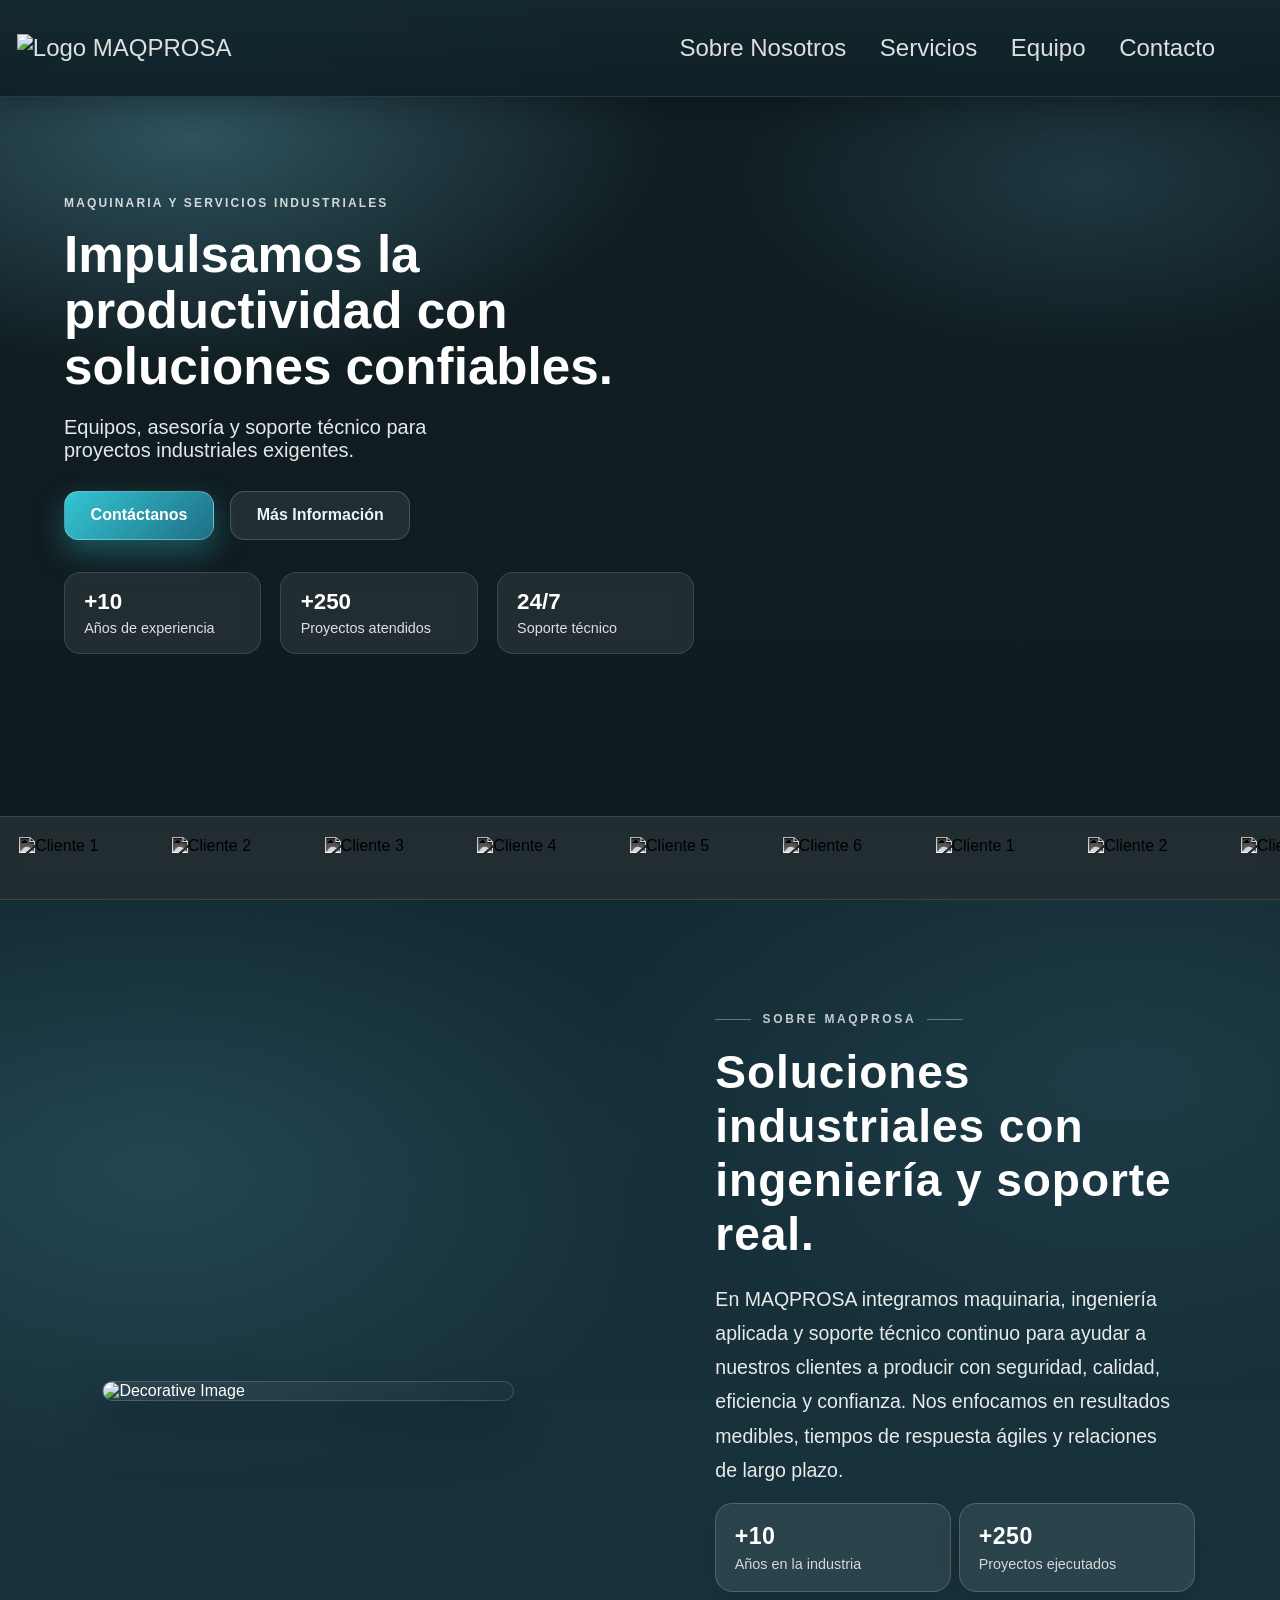
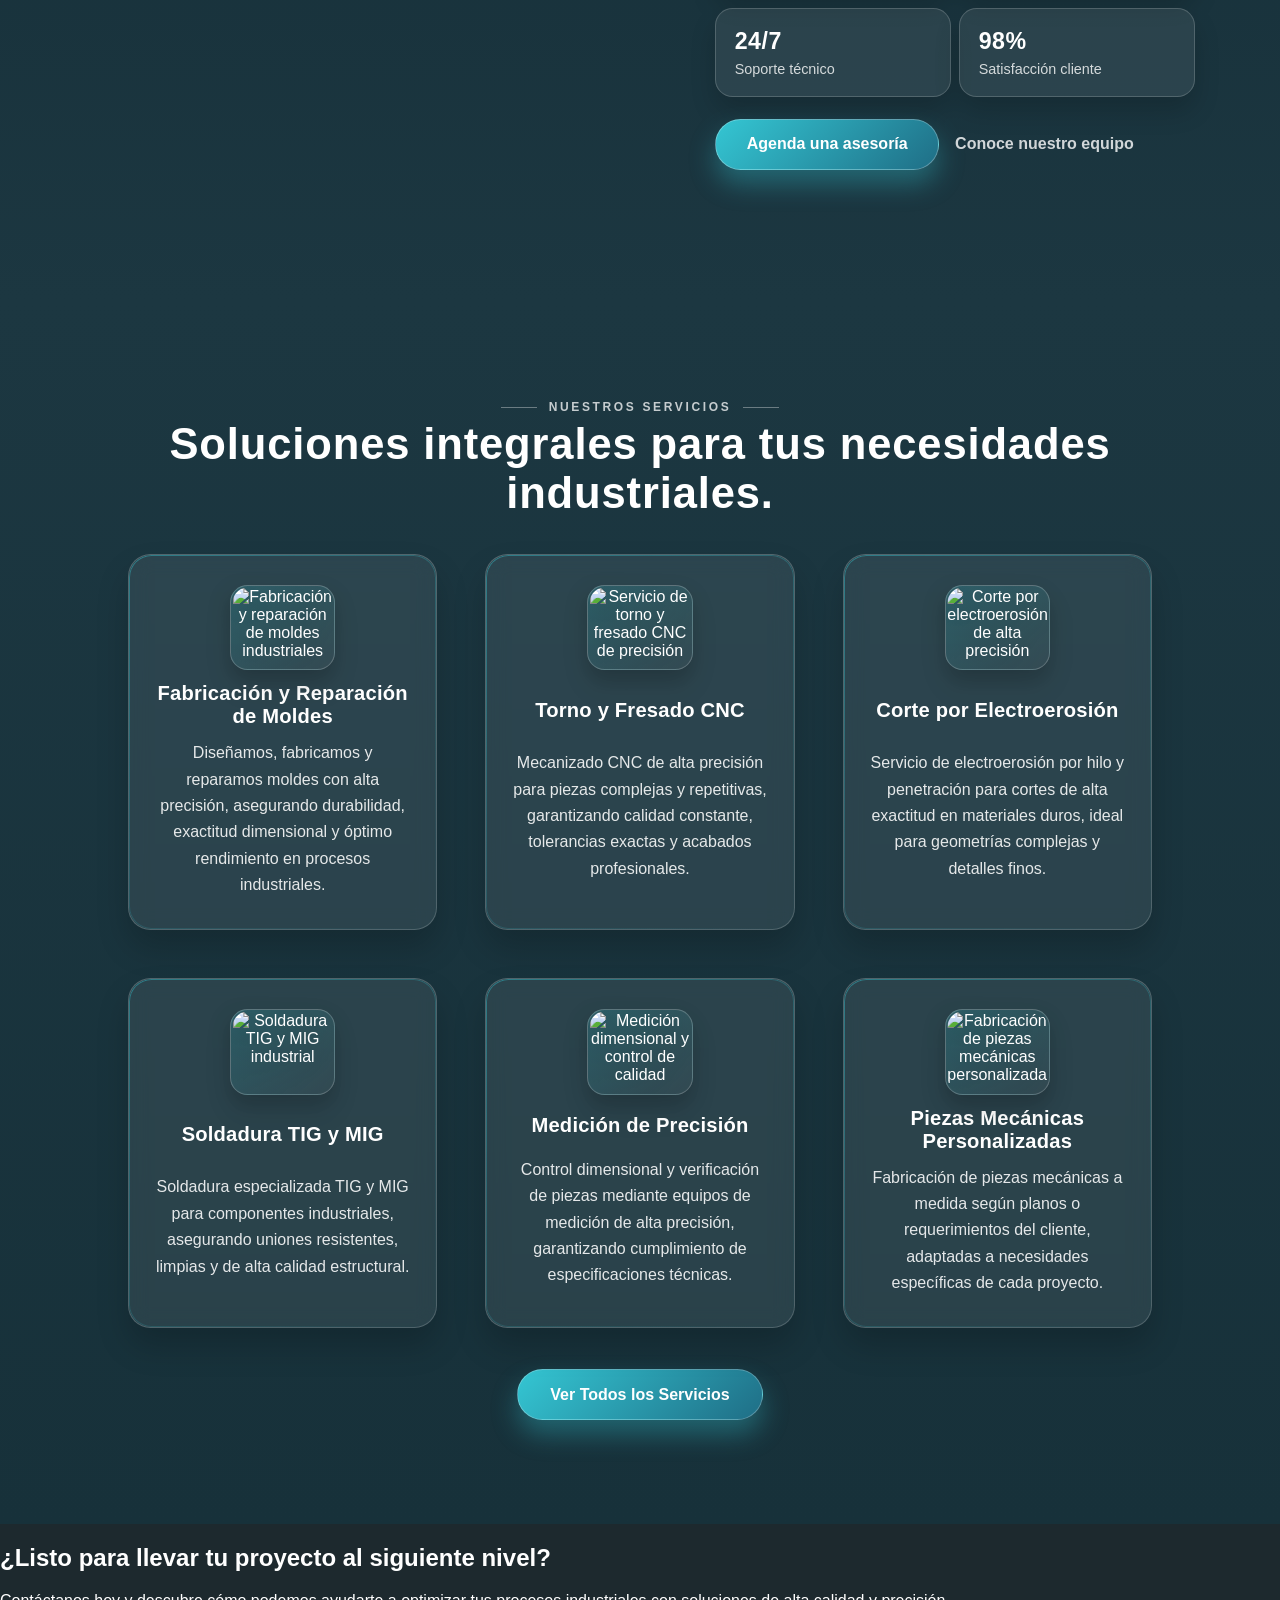
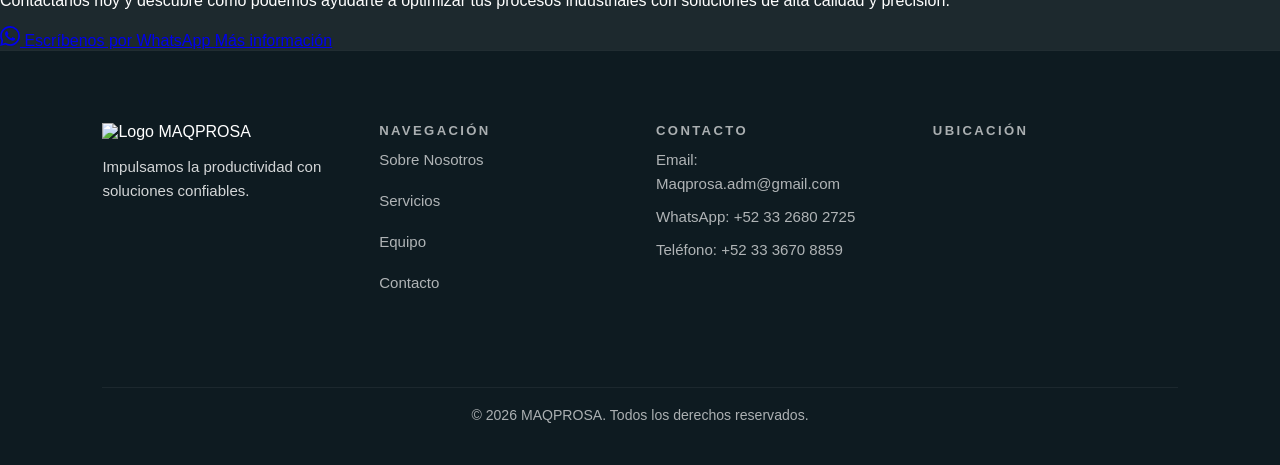
==== index.html @ 5f6c3d66 "Almost Final" ====
<!DOCTYPE html>
<html lang="es">
<head>
    <meta charset="UTF-8">
    <meta name="viewport" content="width=device-width, initial-scale=1.0">
    <link rel="stylesheet" href="frontend/styles.css">
    <link rel="stylesheet" href="frontend/styles_mobile.css">
    <script ref="script" src="frontend/script.js" defer></script>
    <script ref="script" src="frontend/script_navbar.js" defer></script>
    <link rel="icon" type="image/png" href="frontend/media/logo.png">
    <title>INICIO | MAQPROSA</title>
</head>
<body>
    <header>
        <nav>
            <a href="#home" class="nav-link nav-logo">
                <img class="logo-nav" src="frontend/media/logo-nav.png" alt="Logo MAQPROSA">
            </a>
            <div class="menu-toggle" id="menuToggle">
                <span></span>
                <span></span>
                <span></span>
            </div>
            <ul>
                <li><a class="nav-link" href="us.html">Sobre Nosotros</a></li>
                <li><a class="nav-link" href="services.html">Servicios</a></li>
                <li><a class="nav-link" href="equipment.html">Equipo</a></li>
                <li><a class="nav-link" href="contact.html">Contacto</a></li>
            </ul>
        </nav>
    </header>
    <main>
        <section class="hero" id="home">
            <div class="hero-bg"></div>
            <div class="hero-content">
                <div class="hero-text">
                    <span class="hero-kicker">Maquinaria y servicios industriales</span>
                    <h1>Impulsamos la productividad con soluciones confiables.</h1>
                    <p>Equipos, asesoría y soporte técnico para proyectos industriales exigentes.</p>
                    <div class="hero-actions">
                            <a href="contact.html" class="btn hero-btn hero-btn--primary">Contáctanos</a>
                            <a href="us.html" class="btn hero-btn hero-btn--secondary">Más Información</a>
                    </div>
                    <div class="hero-stats">
                        <div>
                            <span class="stat-number">+10</span>
                            <span class="stat-label">Años de experiencia</span>
                        </div>
                        <div>
                            <span class="stat-number">+250</span>
                            <span class="stat-label">Proyectos atendidos</span>
                        </div>
                        <div>
                            <span class="stat-number">24/7</span>
                            <span class="stat-label">Soporte técnico</span>
                        </div>
                    </div>
                </div>
            </div>
            <div class="clients">
                <div class="client-logos">
                    <img class="img-client-logos" src="frontend/media/clients/molex.webp" alt="Cliente 1">
                    <img class="img-client-logos" src="frontend/media/clients/regal.webp" alt="Cliente 2">
                    <img class="img-client-logos" src="frontend/media/clients/SKF.webp" alt="Cliente 3">
                    <img class="img-client-logos" src="frontend/media/clients/toray.webp" alt="Cliente 4">
                    <img class="img-client-logos" src="frontend/media/clients/urrea.webp" alt="Cliente 5">
                    <img class="img-client-logos" src="frontend/media/clients/usi.webp" alt="Cliente 6">
                    <img class="img-client-logos" src="frontend/media/clients/molex.webp" alt="Cliente 1">
                    <img class="img-client-logos" src="frontend/media/clients/regal.webp" alt="Cliente 2">
                    <img class="img-client-logos" src="frontend/media/clients/SKF.webp" alt="Cliente 3">
                    <img class="img-client-logos" src="frontend/media/clients/toray.webp" alt="Cliente 4">
                    <img class="img-client-logos" src="frontend/media/clients/urrea.webp" alt="Cliente 5">
                    <img class="img-client-logos" src="frontend/media/clients/usi.webp" alt="Cliente 6">
                    <img class="img-client-logos" src="frontend/media/clients/molex.webp" alt="Cliente 1">
                    <img class="img-client-logos" src="frontend/media/clients/regal.webp" alt="Cliente 2">
                    <img class="img-client-logos" src="frontend/media/clients/SKF.webp" alt="Cliente 3">
                    <img class="img-client-logos" src="frontend/media/clients/toray.webp" alt="Cliente 4">
                    <img class="img-client-logos" src="frontend/media/clients/urrea.webp" alt="Cliente 5">
                    <img class="img-client-logos" src="frontend/media/clients/usi.webp" alt="Cliente 6">
                    <img class="img-client-logos" src="frontend/media/clients/molex.webp" alt="Cliente 1">
                    <img class="img-client-logos" src="frontend/media/clients/regal.webp" alt="Cliente 2">
                    <img class="img-client-logos" src="frontend/media/clients/SKF.webp" alt="Cliente 3">
                    <img class="img-client-logos" src="frontend/media/clients/toray.webp" alt="Cliente 4">
                    <img class="img-client-logos" src="frontend/media/clients/urrea.webp" alt="Cliente 5">
                    <img class="img-client-logos" src="frontend/media/clients/usi.webp" alt="Cliente 6">
                </div>
            </div>
        </section>
        <div class="about-services">
        <section class="about-us" id="about">
            <img class="about-us__decorative" src="frontend/media/hero-img.png" alt="Decorative Image">
            <div class="about-us__content">
                <span class="section-kicker">Sobre MAQPROSA</span>
                <h2>Soluciones industriales con ingeniería y soporte real.</h2>
                <p class="about-us__lead">En MAQPROSA integramos maquinaria, ingeniería aplicada y soporte técnico continuo para ayudar a nuestros clientes a producir con seguridad, calidad, eficiencia y confianza. Nos enfocamos en resultados medibles, tiempos de respuesta ágiles y relaciones de largo plazo.</p>
                <div class="about-stat">
                    <span class="about-stat__number">+10</span>
                    <span class="about-stat__label">Años en la industria</span>
                </div>
                <div class="about-stat">
                    <span class="about-stat__number">+250</span>
                    <span class="about-stat__label">Proyectos ejecutados</span>
                </div>
                <div class="about-stat">
                    <span class="about-stat__number">24/7</span>
                    <span class="about-stat__label">Soporte técnico</span>
                </div>
                <div class="about-stat">
                    <span class="about-stat__number">98%</span>
                    <span class="about-stat__label">Satisfacción cliente</span>
                </div>
                <div class="about-us__cta">
                    <a href="contact.html" class="btn about-btn">Agenda una asesoría</a>
                    <a href="equipment.html" class="about-link">Conoce nuestro equipo</a>
                </div>
            </div>
        </section>
        <section class="services" id="services">
            <span class="section-kicker">Nuestros Servicios</span>
            <h2>Soluciones integrales para tus necesidades industriales.</h2>
            <div class="services-list" id="services">
                <div class="service-item service-moldes" id="fabricacion-moldes">
                    <img src="frontend/media/services/fabricacion-moldes.webp" alt="Fabricación y reparación de moldes industriales" class="service-icon">
                    <h3>Fabricación y Reparación de Moldes</h3>
                    <p>
                        Diseñamos, fabricamos y reparamos moldes con alta precisión, asegurando durabilidad, exactitud dimensional y óptimo rendimiento en procesos industriales.
                    </p>
                </div>
                <div class="service-item service-cnc" id="torno-fresado-cnc">
                    <img src="frontend/media/services/torno-fresado-cnc.webp" alt="Servicio de torno y fresado CNC de precisión" class="service-icon">
                    <h3>Torno y Fresado CNC</h3>
                    <p>
                        Mecanizado CNC de alta precisión para piezas complejas y repetitivas, garantizando calidad constante, tolerancias exactas y acabados profesionales.
                    </p>
                </div>
                <div class="service-item service-electroerosion" id="corte-electroerosion">
                    <img src="frontend/media/services/corte-electroerosion.webp" alt="Corte por electroerosión de alta precisión" class="service-icon">  
                    <h3>Corte por Electroerosión</h3>
                    <p>
                        Servicio de electroerosión por hilo y penetración para cortes de alta exactitud en materiales duros, ideal para geometrías complejas y detalles finos.
                    </p>
                </div>
                <div class="service-item service-soldadura" id="soldadura-tig-mig">
                    <img src="frontend/media/services/soldadura-tig-mig.webp" alt="Soldadura TIG y MIG industrial" class="service-icon">
                    <h3>Soldadura TIG y MIG</h3>
                    <p>
                        Soldadura especializada TIG y MIG para componentes industriales, asegurando uniones resistentes, limpias y de alta calidad estructural.
                    </p>
                </div>
                <div class="service-item service-medicion" id="medicion-precision">
                    <img src="frontend/media/services/medicion-precision.webp" alt="Medición dimensional y control de calidad" class="service-icon">
                    <h3>Medición de Precisión</h3>
                    <p>
                        Control dimensional y verificación de piezas mediante equipos de medición de alta precisión, garantizando cumplimiento de especificaciones técnicas.
                    </p>
                </div>
                <div class="service-item service-piezas" id="piezas-mecanicas-personalizadas">
                    <img src="frontend/media/services/piezas-mecanicas.webp" alt="Fabricación de piezas mecánicas personalizadas" class="service-icon">
                    <h3>Piezas Mecánicas Personalizadas</h3>
                    <p>
                        Fabricación de piezas mecánicas a medida según planos o requerimientos del cliente, adaptadas a necesidades específicas de cada proyecto.
                    </p>
                </div>
            </div>
            <div class="services-cta">
                <a href="services.html" class="btn services-btn">Ver Todos los Servicios</a>
            </div>
        </section>
        </div>
        <section class="cta-section-index">
            <div class="cta-container-index">
                <div class="cta-content-index">
                    <h2>¿Listo para llevar tu proyecto al siguiente nivel?</h2>
                    <p>Contáctanos hoy y descubre cómo podemos ayudarte a optimizar tus procesos industriales con soluciones de alta calidad y precisión.</p>
                    <div class="cta-actions-index">
                        <a href="https://wa.me/523326802725" class="btn cta-btn-index cta-btn-index--primary">
                            <svg xmlns="http://www.w3.org/2000/svg" viewBox="0 0 24 24" fill="currentColor" width="20" height="20">
                                <path d="M17.472 14.382c-.297-.149-1.758-.867-2.03-.967-.273-.099-.471-.148-.67.15-.197.297-.767.966-.94 1.164-.173.199-.347.223-.644.075-.297-.15-1.255-.463-2.39-1.475-.883-.788-1.48-1.761-1.653-2.059-.173-.297-.018-.458.13-.606.134-.133.298-.347.446-.52.149-.174.198-.298.298-.497.099-.198.05-.371-.025-.52-.075-.149-.669-1.612-.916-2.207-.242-.579-.487-.5-.669-.51-.173-.008-.371-.01-.57-.01-.198 0-.52.074-.792.372-.272.297-1.04 1.016-1.04 2.479 0 1.462 1.065 2.875 1.213 3.074.149.198 2.096 3.2 5.077 4.487.709.306 1.262.489 1.694.625.712.227 1.36.195 1.871.118.571-.085 1.758-.719 2.006-1.413.248-.694.248-1.289.173-1.413-.074-.124-.272-.198-.57-.347m-5.421 7.403h-.004a9.87 9.87 0 01-5.031-1.378l-.361-.214-3.741.982.998-3.648-.235-.374a9.86 9.86 0 01-1.51-5.26c.001-5.45 4.436-9.884 9.888-9.884 2.64 0 5.122 1.03 6.988 2.898a9.825 9.825 0 012.893 6.994c-.003 5.45-4.437 9.884-9.885 9.884m8.413-18.297A11.815 11.815 0 0012.05 0C5.495 0 .16 5.335.157 11.892c0 2.096.547 4.142 1.588 5.945L.057 24l6.305-1.654a11.882 11.882 0 005.683 1.448h.005c6.554 0 11.89-5.335 11.893-11.893a11.821 11.821 0 00-3.48-8.413z"/>
                            </svg>
                            Escríbenos por WhatsApp
                        </a>
                        <a href="contact.html" class="btn cta-btn-index cta-btn-index--secondary">Más información</a>
                    </div>
                </div>
            </div>
        </section>
    </main>
    <footer>
        <div class="footer-content">
            <div class="footer-section">
                <img class="footer-logo" src="frontend/media/logo-footer.png" alt="Logo MAQPROSA">
                <p>Impulsamos la productividad con soluciones confiables.</p>
            </div>
            <div class="footer-section">
                <h4>Navegación</h4>
                <ul>
                    <li><a href="us.html">Sobre Nosotros</a></li>
                    <li><a href="services.html">Servicios</a></li>
                    <li><a href="equipment.html">Equipo</a></li>
                    <li><a href="contact.html">Contacto</a></li>
                </ul>
            </div>
            <div class="footer-section">
                <h4>Contacto</h4>
                <a href="mailto:Maqprosa.adm@gmail.com">Email: Maqprosa.adm@gmail.com</a>
                <a href="https://wa.me/523326802725">WhatsApp: +52 33 2680 2725</a>
                <a href="tel:+523336708859">Teléfono: +52 33 3670 8859</a>
            </div>
            <div class="footer-section footer-map">
                <h4>Ubicación</h4>
                <iframe src="https://www.google.com/maps/embed?pb=!1m18!1m12!1m3!1d8265.29716269699!2d-103.33255174720152!3d20.59193662450971!2m3!1f0!2f0!3f0!3m2!1i1024!2i768!4f13.1!3m3!1m2!1s0x8428b293394a0339%3A0xa8bdd4ad61870829!2sMaqprosa!5e0!3m2!1ses-419!2smx!4v1769815293856!5m2!1ses-419!2smx" width="400" height="500" style="border:0;" allowfullscreen="" loading="lazy" referrerpolicy="no-referrer-when-downgrade"></iframe>
            </div>
        </div>
        <div class="footer-bottom">
            <p>&copy; 2026 MAQPROSA. Todos los derechos reservados.</p>
        </div>
    </footer>
</body>
</html>
---- frontend/styles.css ----
:root {
    --primary-color: #274B57;
    --secondary-color: #5194a8;
    --font-color: #ffffff;
    --nav-mobile-bg: rgba(20, 40, 47, 0.973);
    --font-family: "Century Gothic", sans-serif;
}

body {
    margin: 0;
    font-family: var(--font-family);
    background-color: #1D292E;
    color: var(--font-color);
}

nav {
    width: 100%;
    height: 6em;

    background: linear-gradient(180deg, rgba(20, 40, 47, 0.92), rgba(15, 32, 38, 0.92));
    backdrop-filter: blur(10px);
    border-bottom: 1px solid rgba(255, 255, 255, 0.08);
    box-shadow: 0 10px 24px rgba(0, 0, 0, 0.2);

    position: fixed;
    top: 0;
    left: 0;
    z-index: 10000;

    display: flex;
    align-items: center;
    justify-content: space-between;
}

header > nav > ul {
    justify-content: center;
    align-items: center;
    list-style: none;
    display: inline-flex;
    margin: 0;
    padding: 0 3em 0 0;
}

.logo-nav {
    height: 70px;
    margin: 0;
    padding: 0 0em;
}

.nav-link {
    font-family: var(--font-family);
    font-size: 1.5em;
    margin: 0 0.7em;
    text-decoration: none;

    color: rgba(255, 255, 255, 0.86);
    position: relative;
    transition: color 0.25s ease;
}

.nav-link:hover {
    color: #41d8e7;
}

.nav-link.nav-logo:hover {
    text-decoration: none;
}

.nav-link.nav-logo::after {
    display: none;
}

.nav-link::after {
    content: "";
    position: absolute;
    left: 0;
    bottom: -6px;
    width: 100%;
    height: 2px;
    background: linear-gradient(90deg, rgba(65, 216, 231, 0.9), rgba(81, 148, 168, 0.9));
    transform: scaleX(0);
    transform-origin: left;
    transition: transform 0.25s ease;
}

.nav-link:hover::after {
    transform: scaleX(1);
}






.menu-toggle {
    display: none;
    flex-direction: column;
    cursor: pointer;
    padding: 0 2em;
}

.menu-toggle span {
    width: 30px;
    height: 3px;
    background-color: var(--font-color);
    margin: 4px 0;
    transition: 0.3s;
    border-radius: 3px;
}

.menu-toggle.active span:nth-child(1) {
    transform: rotate(-45deg) translate(-6px, 6px);
}

.menu-toggle.active span:nth-child(2) {
    opacity: 0;
}

.menu-toggle.active span:nth-child(3) {
    transform: rotate(45deg) translate(-6px, -6px);
}




.hero {
    position: relative;
    width: 100%;
    min-height: 100vh;
    padding: 0;
    background-image: url(media/bg_no_blur.jpg);
    background-size: cover;
    background-position: center;
    background-repeat: no-repeat;
    color: var(--font-color);
    display: flex;
    flex-direction: column;
    align-items: center;
    justify-content: flex-start;
    overflow: hidden;
}

.hero-bg {
    position: absolute;
    inset: 0;
    background:
        radial-gradient(800px 400px at 15% 15%, rgba(81, 148, 168, 0.45), transparent 60%),
        radial-gradient(600px 300px at 85% 20%, rgba(39, 75, 87, 0.6), transparent 60%),
        linear-gradient(180deg, rgba(7, 20, 24, 0.55), rgba(7, 20, 24, 0.65));
    z-index: 0;
}

.hero-content {
    position: relative;
    z-index: 1;
    width: 90vw;
    flex: 1;
    display: grid;
    grid-template-columns: 1.15fr 0.85fr;
    gap: 3.5rem;
    align-items: center;
    padding: 6.5em 0 2.5em;
}

.hero-text h1 {
    font-size: clamp(2.2rem, 4vw, 3.6rem);
    margin: 0.3em 0 0.4em;
    line-height: 1.1;
}

.hero-text p {
    font-size: clamp(1rem, 2vw, 1.25rem);
    max-width: 36ch;
    opacity: 0.9;
}

.hero-kicker {
    display: inline-flex;
    align-items: center;
    gap: 0.5rem;
    font-weight: 600;
    text-transform: uppercase;
    letter-spacing: 0.18em;
    font-size: 0.75rem;
    color: rgba(255, 255, 255, 0.8);
}

.hero-actions {
    display: flex;
    gap: 1rem;
    flex-wrap: wrap;
    margin: 1.8rem 0 2rem;
}

.hero-btn {
    display: inline-flex;
    align-items: center;
    justify-content: center;
    padding: 0.9em 1.6em;
    border-radius: 0.9em;
    text-decoration: none;
    color: var(--font-color);
    background: var(--primary-color);
    box-shadow: 0 0 20px rgba(255, 255, 255, 0.2);
    font-weight: 700;

    transition: background 0.3s ease, box-shadow 0.3s ease;
}

.hero-btn:hover {
    background: var(--secondary-color);
    box-shadow: 0 0 30px rgba(255, 255, 255, 0.4);
}

.hero-btn--primary {
    background: linear-gradient(135deg, #34c6d3, #1f6e86);
    box-shadow: 0 12px 30px rgba(52, 198, 211, 0.35);
    border: 1px solid rgba(255, 255, 255, 0.25);
}

.hero-btn--primary:hover {
    background: linear-gradient(135deg, #41d8e7, #23829b);
    box-shadow: 0 16px 36px rgba(65, 216, 231, 0.45);
}

.hero-btn--secondary {
    background: rgba(255, 255, 255, 0.08);
    color: #e8f6fb;
    border: 1px solid rgba(255, 255, 255, 0.18);
    box-shadow: none;
}

.hero-btn--secondary:hover {
    background: rgba(255, 255, 255, 0.16);
    box-shadow: 0 8px 18px rgba(0, 0, 0, 0.18);
}

.hero-stats {
    display: grid;
    grid-template-columns: repeat(3, minmax(0, 1fr));
    gap: 1.2rem;
}

.hero-stats div {
    padding: 1rem 1.2rem;
    border-radius: 1rem;
    background: rgba(255, 255, 255, 0.08);
    backdrop-filter: blur(8px);
    border: 1px solid rgba(255, 255, 255, 0.12);
}

.stat-number {
    display: block;
    font-size: 1.4rem;
    font-weight: 700;
    margin-bottom: 0.3rem;
}

.stat-label {
    font-size: 0.9rem;
    opacity: 0.85;
}

.clients {
    width: 100%;
    height: auto;
    min-height: clamp(56px, 7vh, 90px);
    padding: 0.6em 0;
    margin-top: 2em;
    display: flex;
    align-items: center;
    background: rgba(255, 255, 255, 0.08);
    backdrop-filter: blur(8px);
    border-top: 0.2px solid rgba(255, 255, 255, 0.12);
    border-bottom: 0.2px solid rgba(255, 255, 255, 0.12);
    overflow: hidden;
}

.client-logos {
    display: flex;
    align-items: center;
    gap: 2.2em;
    width: max-content;
    animation: clients-scroll 28s linear infinite;
    will-change: transform;
}

.img-client-logos {
    height: clamp(26px, 4.6vh, 54px);
    max-height: 100%;
    margin: 0 1.2em;
    flex-shrink: 0;
    object-fit: contain;
    filter: grayscale(1) invert(1) brightness(2);
    transition: filter 0.3s ease-in-out;
}


.img-client-logos:hover {
    filter: grayscale(0%) brightness(1);
}

@keyframes clients-scroll {
    0% {
        transform: translateX(0);
    }
    100% {
        transform: translateX(-50%);
    }
}







.about-services {
    position: relative;
    background:
        radial-gradient(900px 520px at 12% 12%, rgba(81, 148, 168, 0.24), transparent 60%),
        radial-gradient(900px 520px at 88% 8%, rgba(39, 75, 87, 0.52), transparent 60%),
        linear-gradient(180deg, #122a33 0%, #1c3741 45%, #17313a 100%);
    overflow: hidden;
}

.about-services::before {
    content: "";
    position: absolute;
    inset: 0;
    background: url("media/bg_no_blur.jpg") center/cover no-repeat;
    opacity: 0.05;
    mix-blend-mode: screen;
    pointer-events: none;
}

.about-services > * {
    position: relative;
    z-index: 1;
}

.about-us {
    position: relative;
    max-width: 100vw;
    min-height: 78vh;
    padding: 7em 8vw;
    text-align: left;
    background: transparent;
    display: grid;
    grid-template-columns: minmax(0, 1.1fr) minmax(0, 0.9fr);
    grid-template-areas: "decorative content";
    column-gap: 3rem;
    row-gap: 1rem;
    align-items: center;
}

.about-us::before {
    display: none;
}

.section-kicker {
    display: inline-flex;
    align-items: center;
    gap: 0.7rem;
    font-weight: 600;
    text-transform: uppercase;
    letter-spacing: 0.22em;
    font-size: 0.75rem;
    color: rgba(255, 255, 255, 0.75);
}

.section-kicker::before {
    content: "";
    display: inline-block;
    width: 36px;
    height: 1px;
    background: rgba(255, 255, 255, 0.35);
}

.section-kicker::after {
    content: "";
    display: inline-block;
    width: 36px;
    height: 1px;
    background: rgba(255, 255, 255, 0.35);
}

.about-us__content {
    max-width: 920px;
    display: grid;
    grid-template-columns: repeat(2, minmax(0, 1fr));
    column-gap: 1.6rem;
    row-gap: 1rem;
    justify-items: start;
    grid-area: content;
}

.about-us__content > .section-kicker,
.about-us__content > h2,
.about-us__content > .about-us__lead,
.about-us__content > .about-us__cta {
    grid-column: 1 / -1;
}

.about-us__decorative {
    grid-area: decorative;
    justify-self: start;
    width: 32vw;
    height: auto;
    display: block;
    object-fit: contain;
    border-radius: 2rem;
    background: linear-gradient(145deg, rgba(255, 255, 255, 0.08), rgba(255, 255, 255, 0.02));
    border: 1px solid rgba(255, 255, 255, 0.16);
    box-shadow: 0 22px 36px rgba(0, 0, 0, 0.22);
    backdrop-filter: blur(10px);
    filter: drop-shadow(0 12px 24px rgba(0, 0, 0, 0.3));
}

.about-us h2 {
    font-size: clamp(2.1rem, 3.6vw, 3.1rem);
    margin: 0.2rem 0 0.3rem;
    letter-spacing: 0.02em;
}

.about-us__lead {
    max-width: 66ch;
    font-size: clamp(1.02rem, 2vw, 1.22rem);
    line-height: 1.75;
    opacity: 0.9;
    margin: 0;
    text-align: left;
}

.about-us__grid {
    width: min(1100px, 100%);
    display: grid;
    grid-template-columns: repeat(auto-fit, minmax(240px, 1fr));
    gap: 1.5rem;
}

.about-card {
    padding: 1.7rem 1.6rem;
    border-radius: 1.2rem;
    text-align: left;
    background: rgba(255, 255, 255, 0.08);
    border: 1px solid rgba(255, 255, 255, 0.16);
    box-shadow: 0 18px 30px rgba(0, 0, 0, 0.18);
    backdrop-filter: blur(8px);
    display: grid;
    gap: 0.6rem;
    transition: transform 0.3s ease, box-shadow 0.3s ease;
}

.about-card:hover {
    transform: translateY(-6px);
    box-shadow: 0 24px 40px rgba(0, 0, 0, 0.25);
}


.about-card h3 {
    margin: 0;
    font-size: 1.2rem;
}

.about-card p {
    margin: 0;
    opacity: 0.88;
    line-height: 1.6;
}

.about-us__content .about-stat {
    width: 100%;
}

.about-stat {
    max-width: 90%;
    padding: 1.2rem 1.15rem;
    border-radius: 1.1rem;
    background: rgba(255, 255, 255, 0.08);
    border: 1px solid rgba(255, 255, 255, 0.18);
    display: grid;
    gap: 0.35rem;
    box-shadow: 0 14px 26px rgba(0, 0, 0, 0.16);
}

.about-stat__number {
    font-size: 1.45rem;
    font-weight: 700;
    letter-spacing: 0.02em;
}

.about-stat__label {
    font-size: 0.9rem;
    opacity: 0.8;
}

.about-us__cta {
    display: flex;
    align-items: center;
    gap: 1rem;
    flex-wrap: wrap;
    justify-content: flex-start;
    margin-top: 0.4rem;
}

.about-btn {
    display: inline-flex;
    align-items: center;
    justify-content: center;
    padding: 0.95em 1.9em;
    border-radius: 999px;
    text-decoration: none;
    color: var(--font-color);
    background: linear-gradient(135deg, #34c6d3, #1f6e86);
    border: 1px solid rgba(255, 255, 255, 0.28);
    box-shadow: 0 14px 26px rgba(52, 198, 211, 0.35);
    font-weight: 700;
    transition: transform 0.3s ease, box-shadow 0.3s ease, background 0.3s ease;
}

.about-btn:hover {
    transform: translateY(-2px);
    background: linear-gradient(135deg, #41d8e7, #23829b);
    box-shadow: 0 18px 34px rgba(65, 216, 231, 0.45);
}

.about-link {
    color: rgba(255, 255, 255, 0.8);
    text-decoration: none;
    font-weight: 600;
    position: relative;
}

.about-link::after {
    content: "";
    position: absolute;
    left: 0;
    bottom: -6px;
    width: 100%;
    height: 2px;
    background: rgba(255, 255, 255, 0.6);
    transform: scaleX(0);
    transform-origin: left;
    transition: transform 0.3s ease;
}

.about-link:hover::after {
    transform: scaleX(1);
}







.services {
    position: relative;
    padding: 7em 8vw 6.5em;
    text-align: center;
    background: transparent;
    overflow: hidden;
}

.services::before {
    display: none;
}

.services h2 {
    font-size: clamp(2.1rem, 3.4vw, 3.1rem);
    margin: 0.4rem 0 2.2rem;
    letter-spacing: 0.02em;
}

.services-list {
    display: grid;
    grid-template-columns: repeat(3, 1fr);
    gap: 3rem;
    max-width: 80vw;
    margin: 0 auto 2.6rem;
    justify-items: center;
}


.service-item {
    position: relative;
    padding: 1.9rem 1.6rem;
    border-radius: 1.4rem;
    background: rgba(255, 255, 255, 0.08);
    border: 1px solid rgba(255, 255, 255, 0.18);
    box-shadow: 0 18px 32px rgba(0, 0, 0, 0.18);
    backdrop-filter: blur(10px);
    display: grid;
    gap: 0.75rem;
    justify-items: center;
    text-align: center;
    transition: transform 0.3s ease, box-shadow 0.3s ease, border-color 0.3s ease;
}

.service-item::before {
    content: "";
    position: absolute;
    inset: 0;
    border-radius: inherit;
    border: 1px solid transparent;
    background: linear-gradient(140deg, rgba(52, 198, 211, 0.45), rgba(255, 255, 255, 0)) border-box;
    -webkit-mask:
        linear-gradient(#fff 0 0) padding-box,
        linear-gradient(#fff 0 0);
    mask:
        linear-gradient(#fff 0 0) padding-box,
        linear-gradient(#fff 0 0);
    -webkit-mask-composite: xor;
    mask-composite: exclude;
    pointer-events: none;
}

.service-item:hover {
    transform: translateY(-6px);
    border-color: rgba(255, 255, 255, 0.32);
    box-shadow: 0 28px 46px rgba(0, 0, 0, 0.26);
}

.service-icon {
    width: 100px;
    height: 80px;
    padding: 0.1rem;
    border-radius: 1.1rem;
    background: linear-gradient(140deg, rgba(52, 198, 211, 0.2), rgba(255, 255, 255, 0.04));
    border: 1px solid rgba(255, 255, 255, 0.22);
    box-shadow: 0 12px 20px rgba(0, 0, 0, 0.16);
    filter: drop-shadow(0 8px 12px rgba(0, 0, 0, 0.22));
}

.service-item h3 {
    margin: 0;
    font-size: 1.26rem;
    letter-spacing: 0.01em;
}

.service-item p {
    margin: 0;
    opacity: 0.88;
    line-height: 1.65;
}

.services-cta {
    display: flex;
    justify-content: center;
}

.services-btn {
    display: inline-flex;
    align-items: center;
    justify-content: center;
    padding: 0.95em 2em;
    border-radius: 999px;
    text-decoration: none;
    color: var(--font-color);
    background: linear-gradient(135deg, #34c6d3, #1f6e86);
    border: 1px solid rgba(255, 255, 255, 0.25);
    box-shadow: 0 14px 26px rgba(52, 198, 211, 0.35);
    font-weight: 700;
    transition: transform 0.3s ease, box-shadow 0.3s ease, background 0.3s ease;
}

.services-btn:hover {
    transform: translateY(-2px);
    background: linear-gradient(135deg, #41d8e7, #23829b);
    box-shadow: 0 18px 34px rgba(65, 216, 231, 0.45);
}









footer {
    position: relative;
    background: #0e1b21;
    padding: 4.5em 8vw 2.6em;
    border-top: 1px solid rgba(255, 255, 255, 0.08);
}

.footer-content {
    display: grid;
    grid-template-columns: repeat(auto-fit, minmax(100px, 1fr));
    gap: 2em;
    width: 100%;
    margin: 0 auto 2.2rem;
    align-items: start;
}

.footer-logo {
    width: 120px;
    height: auto;
    margin-bottom: 0.9rem;
}

.footer-section h3,
.footer-section h4 {
    margin: 0 0 0.65rem;
    letter-spacing: 0.02em;
}

.footer-section h3 {
    font-size: 1.25rem;
}

.footer-section h4 {
    font-size: 0.82rem;
    text-transform: uppercase;
    letter-spacing: 0.18em;
    color: rgba(255, 255, 255, 0.65);
}

.footer-section p,
.footer-section a {
    width: 220px;
    margin: 0 0 0.55rem;
    opacity: 0.82;
    line-height: 1.6;
    font-size: 0.94rem;
}

.footer-section ul {
    list-style: none;
    margin: 0;
    padding: 0;
    display: grid;
    gap: 0.5rem;
}

.footer-section a {
    color: rgba(255, 255, 255, 0.82);
    text-decoration: none;
    transition: color 0.2s ease, opacity 0.2s ease;
    display: inline-flex;
}

.footer-section a:hover {
    color: #41d8e7;
    opacity: 1;
}

.footer-map iframe {
    width: 100%;
    height: 200px;
    border-radius: 0.6rem;
    border: 1px solid rgba(255, 255, 255, 0.12);
}

.footer-bottom {
    text-align: center;
    padding-top: 1.2rem;
    border-top: 1px solid rgba(255, 255, 255, 0.06);
}

.footer-bottom p {
    margin: 0;
    font-size: 0.88rem;
    opacity: 0.65;
}
---- frontend/styles_mobile.css ----
@media screen and (max-width: 1024px) {
    .nav-link {
        font-size: 1em;
    }

    footer {
        padding: 3.5em 6vw 2.2em;
        text-align: center;
    }

    .footer-content {
        display: grid;
        grid-template-columns: repeat(2, minmax(0, 1fr));
        gap: 1.6rem;
        width: min(900px, 100%);
        margin: 0 auto 1.8rem;
        justify-items: center;
    }

    .footer-logo {
        margin: 0 auto 0.6rem;
    }

    .footer-section p,
    .footer-section a {
        text-align: center;
        width: 100%;
    }

    .footer-section a {
        justify-content: center;
    }

    .footer-section ul {
        justify-items: center;
    }

    .footer-map iframe {
        height: 210px;
    }
}

@media screen and (max-width: 768px) {
    nav {
        padding: 0;
    }

    .menu-toggle {
        display: flex;
    }

    header > nav > ul {
        position: fixed;
        top: 6em;
        right: -100%;
        width: 100%;
        height: calc(100vh - 6em);
        background-color: var(--nav-mobile-bg);
        flex-direction: column;
        justify-content: flex-start;
        padding: 2em 0;
        transition: right 0.3s ease-in-out;
        box-shadow: -2px 0 5px rgba(0, 0, 0, 0.3);
    }

    header > nav > ul.active {
        right: 0;
    }

    header > nav > ul li {
        margin: 1em 0;
        width: 100%;
        text-align: center;
    }

    .nav-link {
        font-size: 1.3em;
        display: block;
        padding: 0.5em 0;
    }

    .logo-nav {
        height: 60px;
    }

    .hero {
        height: 100svh;
        min-height: 100svh;
        max-height: 100svh;
        box-sizing: border-box;
        padding: 0;
        flex-direction: column;
        align-items: center;
        justify-content: space-between;
        width: 100%;
        overflow: hidden;
        background-attachment: scroll;
        background-size: cover;
        background-position: center;
    }

    .hero-content {
        flex: 1;
        display: flex;
        flex-direction: column;
        align-items: center;
        justify-content: center;
        gap: 0.6rem;
        text-align: center;
        padding: 5em 5vw 5em;
        box-sizing: border-box;
        width: 100%;
    }

    .hero-text {
        margin-left: 0;
        display: flex;
        flex-direction: column;
        gap: 0.85rem;
        align-items: center;
    }

    .hero-text h1 {
        font-size: clamp(2rem, 6vw, 2.6rem);
    }

    .hero-text p {
        font-size: clamp(0.95rem, 3.2vw, 1.1rem);
        margin: 0;
        max-width: 48ch;
    }

    .hero-actions {
        margin: 0.2rem 0 0.6rem;
        justify-content: center;
        flex-direction: column;
        align-items: stretch;
        gap: 0.75rem;
        width: min(92%, 420px);
        margin-left: auto;
        margin-right: auto;
    }

    .hero-stats {
        grid-template-columns: 1fr 1fr 1fr;
        gap: 0.5rem;
        width: 100%;
        max-width: 520px;
        margin: 0 auto;
        margin-bottom: 0 !important;
    }

    .hero-stats div {
        padding: 0.75rem 0.9rem;
    }

    .stat-number {
        font-size: 1.2rem;
    }

    .stat-label {
        font-size: 0.82rem;
    }

    .hero-card {
        order: -1;
    }

    .clients {
        width: 100vw;
        margin-left: 0;
        height: auto;
        min-height: 50px;
        padding: 0.4em 0;
        display: flex;
        align-items: center;
        flex-shrink: 0;
    }

    .client-logos {
        gap: 2em;
        animation-duration: 28s;
    }

    .img-client-logos {
        height: clamp(20px, 3.4vh, 32px);
        margin: 0 1.1em;
    }

    .about-us {
        grid-template-columns: 1fr;
        grid-template-areas:
            "content"
            "decorative";
        text-align: center;
        padding: 4em 6vw;
        row-gap: 1.2rem;
    }

    .about-us__content {
        justify-items: center;
        grid-template-columns: repeat(2, minmax(0, 1fr));
        column-gap: 1rem;
        row-gap: 0.7rem;
        max-width: 640px;
    }

    .section-kicker {
        justify-content: center;
    }

    .about-us__lead {
        text-align: center;
    }

    .about-us__decorative {
        margin-top: 1em;
        justify-self: center;
        width: min(320px, 80vw);
        padding: 0.3em;
    }

    .about-us__cta {
        justify-content: center;
        margin-top: 0.6rem;
        width: min(92%, 420px);
        margin-left: auto;
        margin-right: auto;
    }

    .about-stat {
        padding: 0.85rem 0.95rem;
    }

    .about-us__content .about-stat {
        display: none;
    }

    .about-stat__number {
        font-size: 1.2rem;
    }

    .services {
        padding: 4em 6vw 3.5em;
    }

    .services h2 {
        font-size: clamp(1.8rem, 5vw, 2.6rem);
        margin: 0.4rem 0 1.8rem;
    }

    .services-list {
        display: grid;
        grid-template-columns: repeat(2, 1fr);
        gap: 1.5rem;
        max-width: 100%;
        margin: 0 auto 2rem;
    }

    .service-item {
        padding: 1.4rem 1.2rem;
        border-radius: 1.1rem;
        gap: 0.6rem;
    }

    .service-icon {
        width: 80px;
        height: 65px;
    }

    .service-item h3 {
        font-size: 1.1rem;
    }

    .service-item p {
        font-size: 0.9rem;
        line-height: 1.5;
    }

    .services-btn {
        padding: 0.8em 1.6em;
        font-size: 0.95rem;
    }

    footer {
        padding: 2.5em 6vw 1.5em;
    }

    .footer-content {
        display: grid;
        grid-template-columns: 1fr;
        gap: 1.8rem;
        width: 100%;
        margin: 0 auto 1.5rem;
        justify-items: center;
    }

    .footer-section {
        text-align: center;
        width: 100%;
    }

    .footer-section p,
    .footer-section a {
        width: 100%;
        text-align: center;
    }

    .footer-section ul {
        justify-items: center;
    }

    .footer-map iframe {
        height: 180px;
    }

    footer p {
        font-size: 0.85rem;
    }
}

@media screen and (max-width: 480px) {
    nav {
        height: 5em;
        padding: 0;
    }

    .menu-toggle {
        display: flex;
    }

    header > nav > ul {
        position: fixed;
        top: 5em;
        right: -100%;
        width: 100%;
        height: calc(100vh - 5em);
        background-color: var(--nav-mobile-bg);
        flex-direction: column;
        justify-content: flex-start;
        padding: 2em 0;
        transition: right 0.3s ease-in-out;
        box-shadow: -2px 0 5px rgba(0, 0, 0, 0.3);
    }

    header > nav > ul.active {
        right: 0;
    }

    header > nav > ul li {
        margin: 1em 0;
        width: 100%;
        text-align: center;
    }

    .logo-nav {
        height: 50px;
    }

    .nav-link {
        font-size: 1.2em;
        display: block;
        padding: 0.5em 0;
    }

    .menu-toggle span {
        width: 25px;
        height: 2.5px;
    }

    .hero-kicker {
        font-size: 0.7rem;
        margin-top: 0.4rem;
        margin-bottom: 0.4rem;
    }

    .hero {
        height: 100svh;
        min-height: 100svh;
        max-height: 100svh;
        box-sizing: border-box;
        padding: 0;
        flex-direction: column;
        align-items: center;
        justify-content: space-between;
        width: 100%;
        overflow: hidden;
    }

    .hero-content {
        flex: 1;
        display: flex;
        flex-direction: column;
        align-items: center;
        justify-content: center;
        gap: 0.7rem;
        padding: 0 5vw;
        padding-top: 5em;
        box-sizing: border-box;
        width: 100%;
    }

    .hero-text {
        display: flex;
        flex-direction: column;
        gap: 0.7rem;
    }

    .hero-text h1 {
        font-size: clamp(1.9rem, 7vw, 2.4rem);
        margin: 0 0 1rem 0;
    }

    .hero-text p {
        font-size: clamp(0.85rem, 3.2vw, 0.95rem);
        margin: 0 0 1.1rem 0;
    }

    .hero-actions {
        margin: 0.7rem 0 0;
        width: min(92%, 320px);
        flex-direction: column;
        align-items: stretch;
        gap: 0.7rem;
        margin-left: auto;
        margin-right: auto;
    }

    .hero-btn {
        width: 100%;
        max-width: 100%;
        box-sizing: border-box;
        padding: 0.7em 1.4em;
        font-size: 0.9rem;
    }

    .hero-btn--primary {
        margin-bottom: 0;
    }

    .hero-btn--secondary {
        margin-bottom: 0 !important;
    }

    .hero-stats {
        grid-template-columns: repeat(2, minmax(0, 1fr));
        gap: 0.6rem;
        width: 100%;
        max-width: 100%;
        margin-top: 0.7rem;
    }

    .hero-stats div {
        padding: 0.4rem 0.6rem;
        min-width: 0;
    }

    .stat-number {
        font-size: 1rem;
    }

    .stat-label {
        font-size: 0.72rem;
        word-break: break-word;
    }

    .clients {
        width: 100vw;
        margin-left: 0;
        flex-shrink: 0;
        height: auto;
        min-height: 45px;
        padding: 0.35em 0;
        display: flex;
        align-items: center;
    }

    .client-logos {
        gap: 1.5em;
        animation-duration: 30s;
    }

    .img-client-logos {
        height: clamp(18px, 3.6vh, 30px);
        margin: 0 0.9em;
    }

    .about-us {
        grid-template-columns: 1fr;
        grid-template-areas:
            "content"
            "decorative";
        text-align: center;
        padding: 3.6em 6vw;
        row-gap: 1.1rem;
    }

    .about-us__content {
        justify-items: center;
        grid-template-columns: 1fr;
        row-gap: 0.7rem;
        max-width: 520px;
    }

    .section-kicker {
        justify-content: center;
    }

    .about-us__lead {
        text-align: center;
    }

    .about-us__decorative {
        display: none;
    }

    .about-us__cta {
        justify-content: center;
        margin-top: 0.6rem;
        flex-direction: column;
        align-items: stretch;
        width: min(92%, 340px);
        margin-left: auto;
        margin-right: auto;
    }

    .about-btn {
        width: 100%;
        max-width: 100%;
        box-sizing: border-box;
    }

    .about-stat {
        padding: 0.75rem 0.85rem;
    }

    .about-us__content .about-stat {
        display: none;
    }

    .about-stat__number {
        font-size: 1.1rem;
    }

    .services {
        padding: 3.2em 5vw 2.5em;
    }

    .services h2 {
        font-size: clamp(1.6rem, 5.5vw, 2.3rem);
        margin: 0.3rem 0 1.5rem;
    }

    .services-list {
        display: grid;
        grid-template-columns: 1fr;
        gap: 1.2rem;
        max-width: 100%;
    }

    .service-item {
        padding: 1.2rem 1rem;
        border-radius: 1rem;
        gap: 0.5rem;
    }

    .service-icon {
        width: 70px;
        height: 55px;
    }

    .service-item h3 {
        font-size: 1rem;
    }

    .service-item p {
        font-size: 0.88rem;
        line-height: 1.4;
    }

    .services-btn {
        padding: 0.75em 1.5em;
        font-size: 0.9rem;
    }

    footer {
        padding: 1.5em 5vw 1em;
    }

    .footer-content {
        display: grid;
        grid-template-columns: 1fr;
        gap: 1.2rem;
        margin: 0 auto 1rem;
    }

    .footer-logo {
        width: 100px;
    }

    .footer-section h4 {
        font-size: 0.8rem;
    }

    .footer-section p,
    .footer-section a {
        font-size: 0.85rem;
        margin-bottom: 0.4rem;
    }

    .footer-map iframe {
        height: 150px;
    }

    footer p {
        font-size: 0.8rem;
    }
}

@media screen and (max-width: 360px) {
    nav {
        height: 4.8em;
    }

    header > nav > ul {
        top: 4.8em;
        height: calc(100vh - 4.8em);
    }

    .logo-nav {
        height: 48px;
    }

    .menu-toggle span {
        width: 23px;
        height: 2px;
    }

    .hero {
        padding: 6.4em 5vw 0.6em;
        gap: 1rem;
    }

    .hero-text h1 {
        font-size: clamp(1.7rem, 7.4vw, 2.1rem);
    }

    .hero-text p {
        font-size: clamp(0.88rem, 3.8vw, 0.98rem);
    }

    .hero-actions {
        margin: 0 0 !important;
    }

    .hero-btn--secondary {
        margin: 0 !important;
    }

    .hero-stats {
        grid-template-columns: repeat(3, minmax(0, 1fr));
        gap: 0.35rem;
    }

    .hero-stats div {
        padding: 0.28rem 0;
        min-width: 0;
        text-align: center;
    }

    .stat-number {
        font-size: 0.5rem;
        line-height: 1.1;
    }

    .stat-label {
        font-size: 0.56rem;
        line-height: 1.1;
        word-break: break-word;
    }

    .about-us__decorative {
        display: none;
    }

    .services {
        padding: 2.5em 5vw 2em;
    }

    .services h2 {
        font-size: clamp(1.5rem, 6vw, 2rem);
        margin: 0.2rem 0 1.2rem;
    }

    .services-list {
        grid-template-columns: 1fr;
        gap: 1rem;
    }

    .service-item {
        padding: 1rem 0.9rem;
    }

    .service-icon {
        width: 65px;
        height: 50px;
    }

    .service-item h3 {
        font-size: 0.95rem;
    }

    .service-item p {
        font-size: 0.85rem;
    }

    .services-btn {
        padding: 0.7em 1.3em;
        font-size: 0.85rem;
    }

    footer {
        padding: 1.2em 4vw 0.8em;
    }

    .footer-content {
        gap: 1rem;
        margin: 0 auto 0.8rem;
    }

    .footer-logo {
        width: 90px;
    }

    .footer-section h4 {
        font-size: 0.75rem;
    }

    .footer-section p,
    .footer-section a {
        font-size: 0.8rem;
    }

    .footer-map iframe {
        height: 120px;
    }
}

@media screen and (max-width: 480px) and (max-height: 765px) {
    .hero-stats {
        grid-template-columns: repeat(3, minmax(0, 1fr));
        gap: 0.3rem;
    }

    .hero-content {
        margin-top: 0 !important;
    }

    .hero-stats div {
        display: flex;
        flex-direction: column;
        align-items: center;
        justify-content: center;
        margin: 0 0 6em 0;
    }

    .stat-number {
        font-size: 0.6rem;
        line-height: 1.05;
    }

    .stat-label {
        font-size: 0.5rem;
        line-height: 1.05;
        word-break: break-word;
    }

    footer {
        padding: 2em 6vw 1.2em;
    }

    .services {
        padding: 2em 5vw 1.8em;
    }

    .services h2 {
        margin: 0.2rem 0 1rem;
    }

    .services-list {
        gap: 0.9rem;
    }

    .service-item {
        padding: 0.9rem 0.8rem;
        gap: 0.4rem;
    }

    .service-icon {
        width: 60px;
        height: 48px;
    }

    .service-item h3 {
        font-size: 0.9rem;
    }

    .service-item p {
        font-size: 0.82rem;
    }

    .footer-content {
        gap: 0.9rem;
    }

    .footer-section h3 {
        font-size: 1rem;
    }

    .footer-section h4 {
        font-size: 0.78rem;
    }

    .footer-section p,
    .footer-section a {
        font-size: 0.82rem;
        margin-bottom: 0.3rem;
        text-align: center;
        width: 100%;
    }

    .footer-map iframe {
        height: 60px;
    }

    .footer-bottom {
        padding-top: 0.7rem;
    }

    .footer-bottom p {
        font-size: 0.78rem;
    }
}

@media screen and (max-width: 480px) and (min-height: 766px) {
    .hero-stats {
        grid-template-columns: 1fr;
        gap: 0.5rem;
        height: fit-content;
        width: 90%;
        margin: 0 0 6em 0;
        text-align: center;
    }

    .hero-stats div {
        justify-items: center;
        margin-bottom: 0 !important;
    }

    .services {
        padding: 3em 5vw 2.5em;
    }

    .services h2 {
        margin: 0.3rem 0 1.3rem;
    }

    .services-list {
        gap: 1.1rem;
    }

    .service-item {
        padding: 1.1rem 0.95rem;
        gap: 0.5rem;
    }

    .service-icon {
        width: 72px;
        height: 58px;
    }

    .service-item h3 {
        font-size: 0.98rem;
    }

    .service-item p {
        font-size: 0.87rem;
    }
}

@media screen and (max-height: 765px) and (max-width: 768px) {
    .hero {
        padding-top: 0;
    }

    .hero-content {
        gap: 0.3rem;
        padding: 0 5vw;
        padding-top: 4.8em !important;
        margin-bottom: 0 !important;
        margin-top: 0 !important;
        justify-content: center;
        align-self: center;
    }

    .hero-text {
        margin-bottom: 0 !important;
        margin-top: 0 !important;
        gap: 0.35rem;
    }

    .hero-text h1 {
        font-size: 1.7rem;
        margin: 0;
        margin-bottom: 1em;
        line-height: 1.15;
    }

    .hero-text p {
        font-size: 0.85rem;
        margin: 0;
        line-height: 1.3;
    }

    .hero-kicker {
        font-size: 0.65rem;
        margin-top: 1em;
        margin-bottom: 0.2rem;
    }

    .hero-actions {
        margin: 0.25rem 0;
        gap: 0.4rem;
    }

    .hero-btn {
        padding: 0.55em 1.2em;
        font-size: 0.8rem;
    }

    .hero-stats {
        gap: 0.4rem;
        margin-top: 0.2rem;
        margin-bottom: 0 !important;
    }

    .hero-stats div {
        padding: 0.4rem 0.5rem;
        margin-bottom: 0 !important;
    }

    .stat-number {
        font-size: 0.95rem;
    }

    .stat-label {
        font-size: 0.65rem;
    }

    .clients {
        min-height: 35px;
        padding: 0.25em 0;
    }

    .img-client-logos {
        height: clamp(14px, 2.5vh, 22px);
    }
}
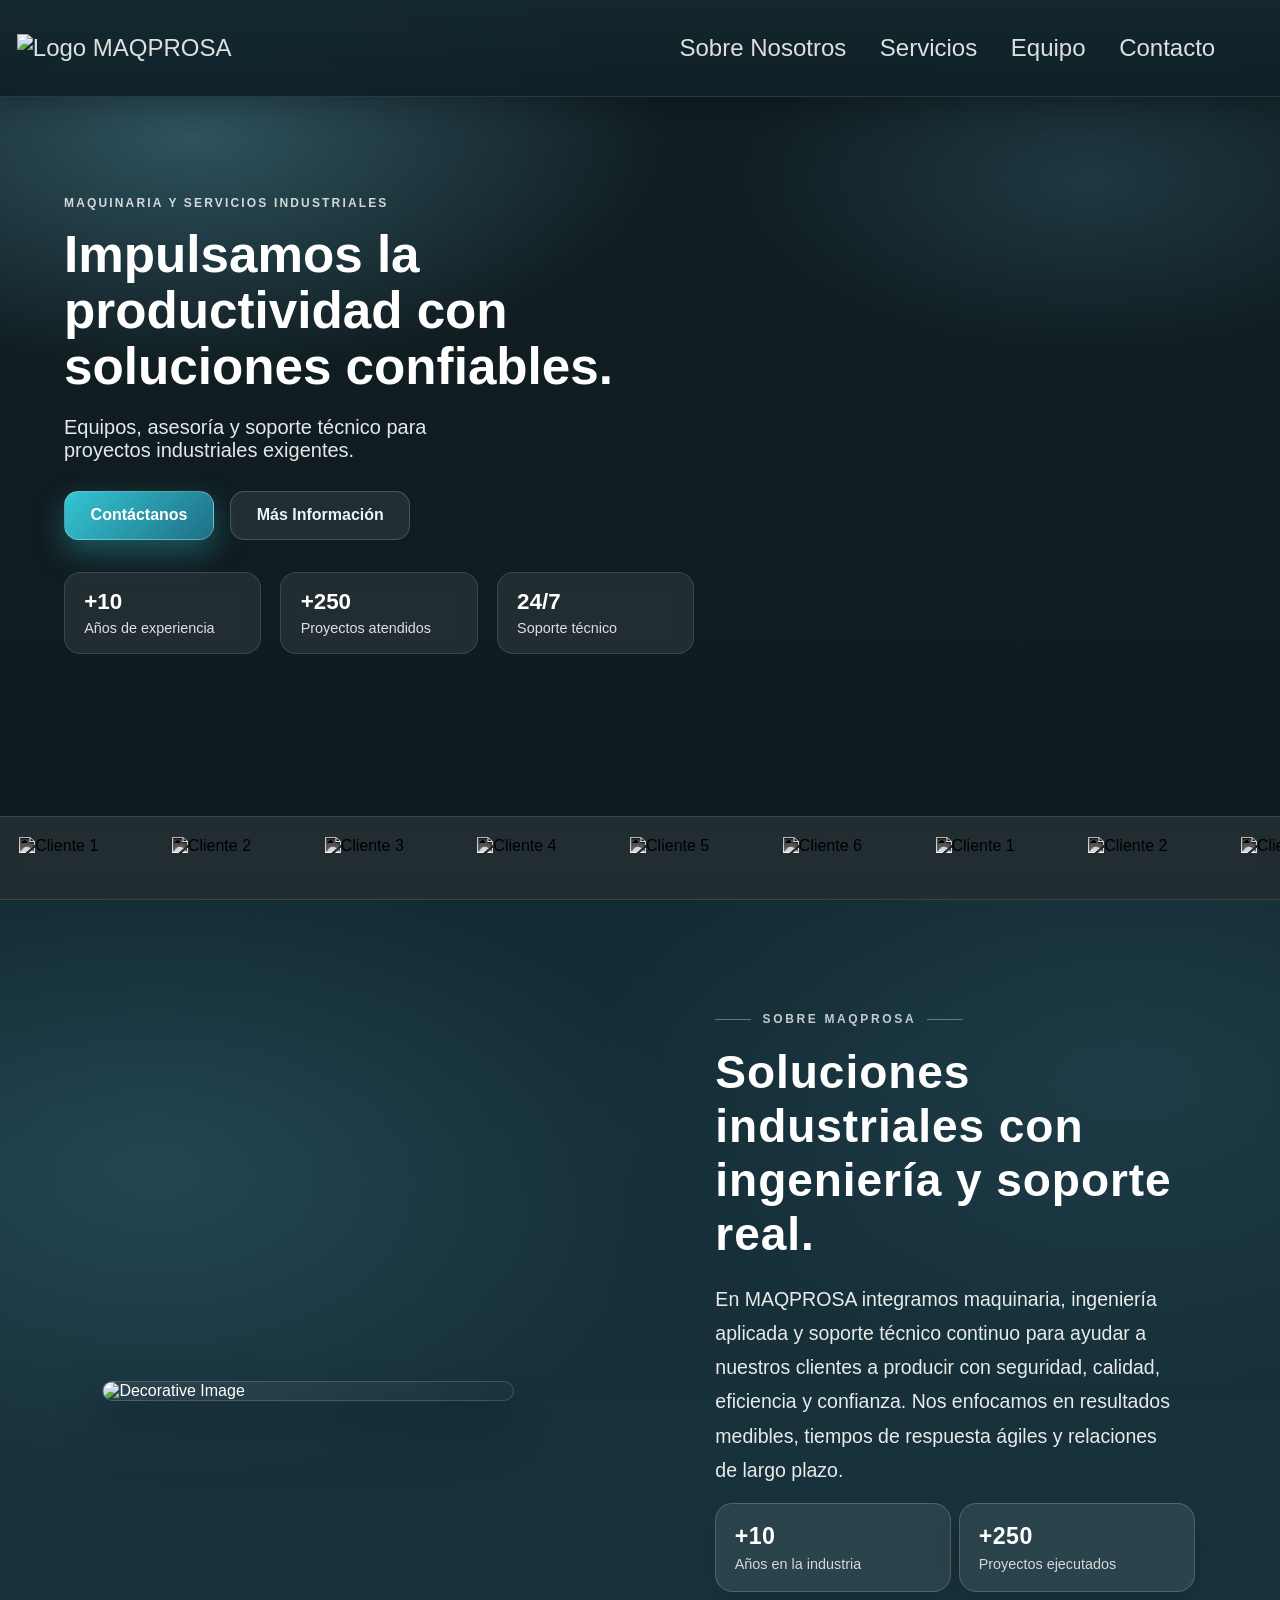
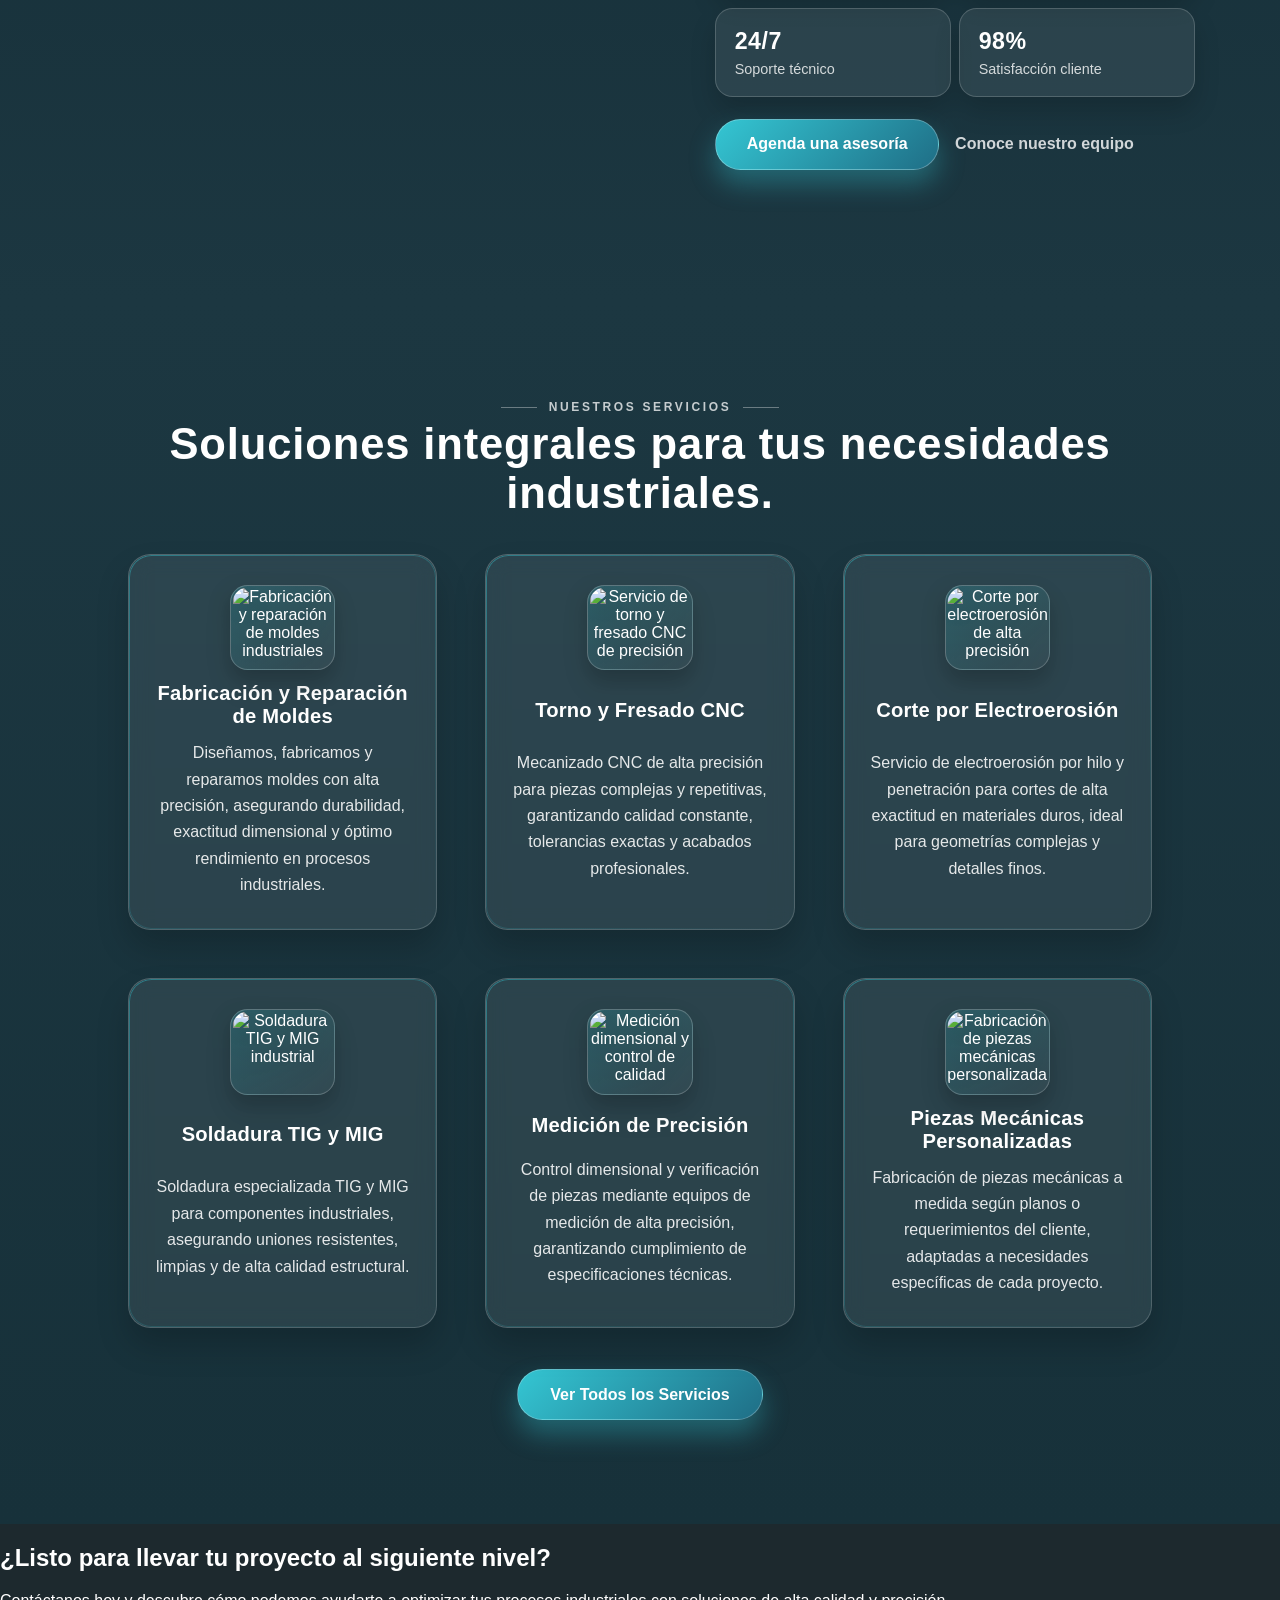
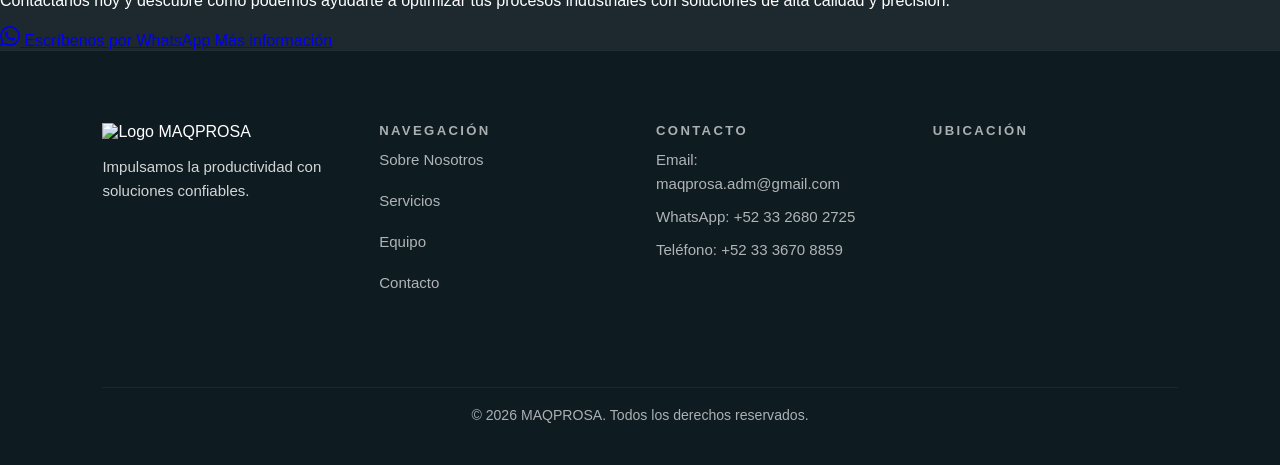
==== commit 3c4a5649: "Links" ====
--- a/index.html
+++ b/index.html
@@ -1,219 +1,475 @@
-<!DOCTYPE html>
+<!doctype html>
 <html lang="es">
-<head>
-    <meta charset="UTF-8">
-    <meta name="viewport" content="width=device-width, initial-scale=1.0">
-    <link rel="stylesheet" href="frontend/styles.css">
-    <link rel="stylesheet" href="frontend/styles_mobile.css">
-    <script ref="script" src="frontend/script.js" defer></script>
-    <script ref="script" src="frontend/script_navbar.js" defer></script>
-    <link rel="icon" type="image/png" href="frontend/media/logo.png">
-    <title>INICIO | MAQPROSA</title>
-</head>
-<body>
-    <header>
-        <nav>
-            <a href="#home" class="nav-link nav-logo">
-                <img class="logo-nav" src="frontend/media/logo-nav.png" alt="Logo MAQPROSA">
-            </a>
-            <div class="menu-toggle" id="menuToggle">
-                <span></span>
-                <span></span>
-                <span></span>
+    <head>
+        <meta charset="UTF-8" />
+        <meta name="viewport" content="width=device-width, initial-scale=1.0" />
+        <link rel="stylesheet" href="frontend/styles.css" />
+        <link rel="stylesheet" href="frontend/styles_mobile.css" />
+        <script ref="script" src="frontend/script.js" defer></script>
+        <script ref="script" src="frontend/script_navbar.js" defer></script>
+        <link rel="icon" type="image/png" href="frontend/media/logo.png" />
+        <title>INICIO | MAQPROSA</title>
+    </head>
+    <body>
+        <header>
+            <nav>
+                <a href="#home" class="nav-link nav-logo">
+                    <img
+                        class="logo-nav"
+                        src="frontend/media/logo-nav.png"
+                        alt="Logo MAQPROSA"
+                    />
+                </a>
+                <div class="menu-toggle" id="menuToggle">
+                    <span></span>
+                    <span></span>
+                    <span></span>
+                </div>
+                <ul>
+                    <li>
+                        <a class="nav-link" href="us.html">Sobre Nosotros</a>
+                    </li>
+                    <li>
+                        <a class="nav-link" href="services.html">Servicios</a>
+                    </li>
+                    <li>
+                        <a class="nav-link" href="equipment.html">Equipo</a>
+                    </li>
+                    <li>
+                        <a class="nav-link" href="contact.html">Contacto</a>
+                    </li>
+                </ul>
+            </nav>
+        </header>
+        <main>
+            <section class="hero" id="home">
+                <div class="hero-bg"></div>
+                <div class="hero-content">
+                    <div class="hero-text">
+                        <span class="hero-kicker"
+                            >Maquinaria y servicios industriales</span
+                        >
+                        <h1>
+                            Impulsamos la productividad con soluciones
+                            confiables.
+                        </h1>
+                        <p>
+                            Equipos, asesoría y soporte técnico para proyectos
+                            industriales exigentes.
+                        </p>
+                        <div class="hero-actions">
+                            <a
+                                href="contact.html"
+                                class="btn hero-btn hero-btn--primary"
+                                >Contáctanos</a
+                            >
+                            <a
+                                href="us.html"
+                                class="btn hero-btn hero-btn--secondary"
+                                >Más Información</a
+                            >
+                        </div>
+                        <div class="hero-stats">
+                            <div>
+                                <span class="stat-number">+10</span>
+                                <span class="stat-label"
+                                    >Años de experiencia</span
+                                >
+                            </div>
+                            <div>
+                                <span class="stat-number">+250</span>
+                                <span class="stat-label"
+                                    >Proyectos atendidos</span
+                                >
+                            </div>
+                            <div>
+                                <span class="stat-number">24/7</span>
+                                <span class="stat-label">Soporte técnico</span>
+                            </div>
+                        </div>
+                    </div>
+                </div>
+                <div class="clients">
+                    <div class="client-logos">
+                        <img
+                            class="img-client-logos"
+                            src="frontend/media/clients/molex.webp"
+                            alt="Cliente 1"
+                        />
+                        <img
+                            class="img-client-logos"
+                            src="frontend/media/clients/regal.webp"
+                            alt="Cliente 2"
+                        />
+                        <img
+                            class="img-client-logos"
+                            src="frontend/media/clients/SKF.webp"
+                            alt="Cliente 3"
+                        />
+                        <img
+                            class="img-client-logos"
+                            src="frontend/media/clients/toray.webp"
+                            alt="Cliente 4"
+                        />
+                        <img
+                            class="img-client-logos"
+                            src="frontend/media/clients/urrea.webp"
+                            alt="Cliente 5"
+                        />
+                        <img
+                            class="img-client-logos"
+                            src="frontend/media/clients/usi.webp"
+                            alt="Cliente 6"
+                        />
+                        <img
+                            class="img-client-logos"
+                            src="frontend/media/clients/molex.webp"
+                            alt="Cliente 1"
+                        />
+                        <img
+                            class="img-client-logos"
+                            src="frontend/media/clients/regal.webp"
+                            alt="Cliente 2"
+                        />
+                        <img
+                            class="img-client-logos"
+                            src="frontend/media/clients/SKF.webp"
+                            alt="Cliente 3"
+                        />
+                        <img
+                            class="img-client-logos"
+                            src="frontend/media/clients/toray.webp"
+                            alt="Cliente 4"
+                        />
+                        <img
+                            class="img-client-logos"
+                            src="frontend/media/clients/urrea.webp"
+                            alt="Cliente 5"
+                        />
+                        <img
+                            class="img-client-logos"
+                            src="frontend/media/clients/usi.webp"
+                            alt="Cliente 6"
+                        />
+                        <img
+                            class="img-client-logos"
+                            src="frontend/media/clients/molex.webp"
+                            alt="Cliente 1"
+                        />
+                        <img
+                            class="img-client-logos"
+                            src="frontend/media/clients/regal.webp"
+                            alt="Cliente 2"
+                        />
+                        <img
+                            class="img-client-logos"
+                            src="frontend/media/clients/SKF.webp"
+                            alt="Cliente 3"
+                        />
+                        <img
+                            class="img-client-logos"
+                            src="frontend/media/clients/toray.webp"
+                            alt="Cliente 4"
+                        />
+                        <img
+                            class="img-client-logos"
+                            src="frontend/media/clients/urrea.webp"
+                            alt="Cliente 5"
+                        />
+                        <img
+                            class="img-client-logos"
+                            src="frontend/media/clients/usi.webp"
+                            alt="Cliente 6"
+                        />
+                        <img
+                            class="img-client-logos"
+                            src="frontend/media/clients/molex.webp"
+                            alt="Cliente 1"
+                        />
+                        <img
+                            class="img-client-logos"
+                            src="frontend/media/clients/regal.webp"
+                            alt="Cliente 2"
+                        />
+                        <img
+                            class="img-client-logos"
+                            src="frontend/media/clients/SKF.webp"
+                            alt="Cliente 3"
+                        />
+                        <img
+                            class="img-client-logos"
+                            src="frontend/media/clients/toray.webp"
+                            alt="Cliente 4"
+                        />
+                        <img
+                            class="img-client-logos"
+                            src="frontend/media/clients/urrea.webp"
+                            alt="Cliente 5"
+                        />
+                        <img
+                            class="img-client-logos"
+                            src="frontend/media/clients/usi.webp"
+                            alt="Cliente 6"
+                        />
+                    </div>
+                </div>
+            </section>
+            <div class="about-services">
+                <section class="about-us" id="about">
+                    <img
+                        class="about-us__decorative"
+                        src="frontend/media/hero-img.png"
+                        alt="Decorative Image"
+                    />
+                    <div class="about-us__content">
+                        <span class="section-kicker">Sobre MAQPROSA</span>
+                        <h2>
+                            Soluciones industriales con ingeniería y soporte
+                            real.
+                        </h2>
+                        <p class="about-us__lead">
+                            En MAQPROSA integramos maquinaria, ingeniería
+                            aplicada y soporte técnico continuo para ayudar a
+                            nuestros clientes a producir con seguridad, calidad,
+                            eficiencia y confianza. Nos enfocamos en resultados
+                            medibles, tiempos de respuesta ágiles y relaciones
+                            de largo plazo.
+                        </p>
+                        <div class="about-stat">
+                            <span class="about-stat__number">+10</span>
+                            <span class="about-stat__label"
+                                >Años en la industria</span
+                            >
+                        </div>
+                        <div class="about-stat">
+                            <span class="about-stat__number">+250</span>
+                            <span class="about-stat__label"
+                                >Proyectos ejecutados</span
+                            >
+                        </div>
+                        <div class="about-stat">
+                            <span class="about-stat__number">24/7</span>
+                            <span class="about-stat__label"
+                                >Soporte técnico</span
+                            >
+                        </div>
+                        <div class="about-stat">
+                            <span class="about-stat__number">98%</span>
+                            <span class="about-stat__label"
+                                >Satisfacción cliente</span
+                            >
+                        </div>
+                        <div class="about-us__cta">
+                            <a href="contact.html" class="btn about-btn"
+                                >Agenda una asesoría</a
+                            >
+                            <a href="equipment.html" class="about-link"
+                                >Conoce nuestro equipo</a
+                            >
+                        </div>
+                    </div>
+                </section>
+                <section class="services" id="services">
+                    <span class="section-kicker">Nuestros Servicios</span>
+                    <h2>
+                        Soluciones integrales para tus necesidades industriales.
+                    </h2>
+                    <div class="services-list" id="services">
+                        <div
+                            class="service-item service-moldes"
+                            id="fabricacion-moldes"
+                        >
+                            <img
+                                src="frontend/media/services/fabricacion-moldes.webp"
+                                alt="Fabricación y reparación de moldes industriales"
+                                class="service-icon"
+                            />
+                            <h3>Fabricación y Reparación de Moldes</h3>
+                            <p>
+                                Diseñamos, fabricamos y reparamos moldes con
+                                alta precisión, asegurando durabilidad,
+                                exactitud dimensional y óptimo rendimiento en
+                                procesos industriales.
+                            </p>
+                        </div>
+                        <div
+                            class="service-item service-cnc"
+                            id="torno-fresado-cnc"
+                        >
+                            <img
+                                src="frontend/media/services/torno-fresado-cnc.webp"
+                                alt="Servicio de torno y fresado CNC de precisión"
+                                class="service-icon"
+                            />
+                            <h3>Torno y Fresado CNC</h3>
+                            <p>
+                                Mecanizado CNC de alta precisión para piezas
+                                complejas y repetitivas, garantizando calidad
+                                constante, tolerancias exactas y acabados
+                                profesionales.
+                            </p>
+                        </div>
+                        <div
+                            class="service-item service-electroerosion"
+                            id="corte-electroerosion"
+                        >
+                            <img
+                                src="frontend/media/services/corte-electroerosion.webp"
+                                alt="Corte por electroerosión de alta precisión"
+                                class="service-icon"
+                            />
+                            <h3>Corte por Electroerosión</h3>
+                            <p>
+                                Servicio de electroerosión por hilo y
+                                penetración para cortes de alta exactitud en
+                                materiales duros, ideal para geometrías
+                                complejas y detalles finos.
+                            </p>
+                        </div>
+                        <div
+                            class="service-item service-soldadura"
+                            id="soldadura-tig-mig"
+                        >
+                            <img
+                                src="frontend/media/services/soldadura-tig-mig.webp"
+                                alt="Soldadura TIG y MIG industrial"
+                                class="service-icon"
+                            />
+                            <h3>Soldadura TIG y MIG</h3>
+                            <p>
+                                Soldadura especializada TIG y MIG para
+                                componentes industriales, asegurando uniones
+                                resistentes, limpias y de alta calidad
+                                estructural.
+                            </p>
+                        </div>
+                        <div
+                            class="service-item service-medicion"
+                            id="medicion-precision"
+                        >
+                            <img
+                                src="frontend/media/services/medicion-precision.webp"
+                                alt="Medición dimensional y control de calidad"
+                                class="service-icon"
+                            />
+                            <h3>Medición de Precisión</h3>
+                            <p>
+                                Control dimensional y verificación de piezas
+                                mediante equipos de medición de alta precisión,
+                                garantizando cumplimiento de especificaciones
+                                técnicas.
+                            </p>
+                        </div>
+                        <div
+                            class="service-item service-piezas"
+                            id="piezas-mecanicas-personalizadas"
+                        >
+                            <img
+                                src="frontend/media/services/piezas-mecanicas.webp"
+                                alt="Fabricación de piezas mecánicas personalizadas"
+                                class="service-icon"
+                            />
+                            <h3>Piezas Mecánicas Personalizadas</h3>
+                            <p>
+                                Fabricación de piezas mecánicas a medida según
+                                planos o requerimientos del cliente, adaptadas a
+                                necesidades específicas de cada proyecto.
+                            </p>
+                        </div>
+                    </div>
+                    <div class="services-cta">
+                        <a href="services.html" class="btn services-btn"
+                            >Ver Todos los Servicios</a
+                        >
+                    </div>
+                </section>
             </div>
-            <ul>
-                <li><a class="nav-link" href="us.html">Sobre Nosotros</a></li>
-                <li><a class="nav-link" href="services.html">Servicios</a></li>
-                <li><a class="nav-link" href="equipment.html">Equipo</a></li>
-                <li><a class="nav-link" href="contact.html">Contacto</a></li>
-            </ul>
-        </nav>
-    </header>
-    <main>
-        <section class="hero" id="home">
-            <div class="hero-bg"></div>
-            <div class="hero-content">
-                <div class="hero-text">
-                    <span class="hero-kicker">Maquinaria y servicios industriales</span>
-                    <h1>Impulsamos la productividad con soluciones confiables.</h1>
-                    <p>Equipos, asesoría y soporte técnico para proyectos industriales exigentes.</p>
-                    <div class="hero-actions">
-                            <a href="contact.html" class="btn hero-btn hero-btn--primary">Contáctanos</a>
-                            <a href="us.html" class="btn hero-btn hero-btn--secondary">Más Información</a>
-                    </div>
-                    <div class="hero-stats">
-                        <div>
-                            <span class="stat-number">+10</span>
-                            <span class="stat-label">Años de experiencia</span>
-                        </div>
-                        <div>
-                            <span class="stat-number">+250</span>
-                            <span class="stat-label">Proyectos atendidos</span>
-                        </div>
-                        <div>
-                            <span class="stat-number">24/7</span>
-                            <span class="stat-label">Soporte técnico</span>
-                        </div>
-                    </div>
+            <section class="cta-section-index">
+                <div class="cta-container-index">
+                    <div class="cta-content-index">
+                        <h2>
+                            ¿Listo para llevar tu proyecto al siguiente nivel?
+                        </h2>
+                        <p>
+                            Contáctanos hoy y descubre cómo podemos ayudarte a
+                            optimizar tus procesos industriales con soluciones
+                            de alta calidad y precisión.
+                        </p>
+                        <div class="cta-actions-index">
+                            <a
+                                href="https://wa.me/523326802725"
+                                class="btn cta-btn-index cta-btn-index--primary"
+                            >
+                                <svg
+                                    xmlns="http://www.w3.org/2000/svg"
+                                    viewBox="0 0 24 24"
+                                    fill="currentColor"
+                                    width="20"
+                                    height="20"
+                                >
+                                    <path
+                                        d="M17.472 14.382c-.297-.149-1.758-.867-2.03-.967-.273-.099-.471-.148-.67.15-.197.297-.767.966-.94 1.164-.173.199-.347.223-.644.075-.297-.15-1.255-.463-2.39-1.475-.883-.788-1.48-1.761-1.653-2.059-.173-.297-.018-.458.13-.606.134-.133.298-.347.446-.52.149-.174.198-.298.298-.497.099-.198.05-.371-.025-.52-.075-.149-.669-1.612-.916-2.207-.242-.579-.487-.5-.669-.51-.173-.008-.371-.01-.57-.01-.198 0-.52.074-.792.372-.272.297-1.04 1.016-1.04 2.479 0 1.462 1.065 2.875 1.213 3.074.149.198 2.096 3.2 5.077 4.487.709.306 1.262.489 1.694.625.712.227 1.36.195 1.871.118.571-.085 1.758-.719 2.006-1.413.248-.694.248-1.289.173-1.413-.074-.124-.272-.198-.57-.347m-5.421 7.403h-.004a9.87 9.87 0 01-5.031-1.378l-.361-.214-3.741.982.998-3.648-.235-.374a9.86 9.86 0 01-1.51-5.26c.001-5.45 4.436-9.884 9.888-9.884 2.64 0 5.122 1.03 6.988 2.898a9.825 9.825 0 012.893 6.994c-.003 5.45-4.437 9.884-9.885 9.884m8.413-18.297A11.815 11.815 0 0012.05 0C5.495 0 .16 5.335.157 11.892c0 2.096.547 4.142 1.588 5.945L.057 24l6.305-1.654a11.882 11.882 0 005.683 1.448h.005c6.554 0 11.89-5.335 11.893-11.893a11.821 11.821 0 00-3.48-8.413z"
+                                    />
+                                </svg>
+                                Escríbenos por WhatsApp
+                            </a>
+                            <a
+                                href="contact.html"
+                                class="btn cta-btn-index cta-btn-index--secondary"
+                                >Más información</a
+                            >
+                        </div>
+                    </div>
+                </div>
+            </section>
+        </main>
+        <footer>
+            <div class="footer-content">
+                <div class="footer-section">
+                    <img
+                        class="footer-logo"
+                        src="frontend/media/logo-footer.png"
+                        alt="Logo MAQPROSA"
+                    />
+                    <p>
+                        Impulsamos la productividad con soluciones confiables.
+                    </p>
+                </div>
+                <div class="footer-section">
+                    <h4>Navegación</h4>
+                    <ul>
+                        <li><a href="us.html">Sobre Nosotros</a></li>
+                        <li><a href="services.html">Servicios</a></li>
+                        <li><a href="equipment.html">Equipo</a></li>
+                        <li><a href="contact.html">Contacto</a></li>
+                    </ul>
+                </div>
+                <div class="footer-section">
+                    <h4>Contacto</h4>
+                    <a href="mailto:maqprosa.adm@gmail.com"
+                        >Email: maqprosa.adm@gmail.com</a
+                    >
+                    <a href="https://wa.me/523326802725"
+                        >WhatsApp: +52 33 2680 2725</a
+                    >
+                    <a href="tel:+523336708859">Teléfono: +52 33 3670 8859</a>
+                </div>
+                <div class="footer-section footer-map">
+                    <h4>Ubicación</h4>
+                    <iframe
+                        src="https://www.google.com/maps/embed?pb=!1m18!1m12!1m3!1d8265.29716269699!2d-103.33255174720152!3d20.59193662450971!2m3!1f0!2f0!3f0!3m2!1i1024!2i768!4f13.1!3m3!1m2!1s0x8428b293394a0339%3A0xa8bdd4ad61870829!2sMaqprosa!5e0!3m2!1ses-419!2smx!4v1769815293856!5m2!1ses-419!2smx"
+                        width="400"
+                        height="500"
+                        style="border: 0"
+                        allowfullscreen=""
+                        loading="lazy"
+                        referrerpolicy="no-referrer-when-downgrade"
+                    ></iframe>
                 </div>
             </div>
-            <div class="clients">
-                <div class="client-logos">
-                    <img class="img-client-logos" src="frontend/media/clients/molex.webp" alt="Cliente 1">
-                    <img class="img-client-logos" src="frontend/media/clients/regal.webp" alt="Cliente 2">
-                    <img class="img-client-logos" src="frontend/media/clients/SKF.webp" alt="Cliente 3">
-                    <img class="img-client-logos" src="frontend/media/clients/toray.webp" alt="Cliente 4">
-                    <img class="img-client-logos" src="frontend/media/clients/urrea.webp" alt="Cliente 5">
-                    <img class="img-client-logos" src="frontend/media/clients/usi.webp" alt="Cliente 6">
-                    <img class="img-client-logos" src="frontend/media/clients/molex.webp" alt="Cliente 1">
-                    <img class="img-client-logos" src="frontend/media/clients/regal.webp" alt="Cliente 2">
-                    <img class="img-client-logos" src="frontend/media/clients/SKF.webp" alt="Cliente 3">
-                    <img class="img-client-logos" src="frontend/media/clients/toray.webp" alt="Cliente 4">
-                    <img class="img-client-logos" src="frontend/media/clients/urrea.webp" alt="Cliente 5">
-                    <img class="img-client-logos" src="frontend/media/clients/usi.webp" alt="Cliente 6">
-                    <img class="img-client-logos" src="frontend/media/clients/molex.webp" alt="Cliente 1">
-                    <img class="img-client-logos" src="frontend/media/clients/regal.webp" alt="Cliente 2">
-                    <img class="img-client-logos" src="frontend/media/clients/SKF.webp" alt="Cliente 3">
-                    <img class="img-client-logos" src="frontend/media/clients/toray.webp" alt="Cliente 4">
-                    <img class="img-client-logos" src="frontend/media/clients/urrea.webp" alt="Cliente 5">
-                    <img class="img-client-logos" src="frontend/media/clients/usi.webp" alt="Cliente 6">
-                    <img class="img-client-logos" src="frontend/media/clients/molex.webp" alt="Cliente 1">
-                    <img class="img-client-logos" src="frontend/media/clients/regal.webp" alt="Cliente 2">
-                    <img class="img-client-logos" src="frontend/media/clients/SKF.webp" alt="Cliente 3">
-                    <img class="img-client-logos" src="frontend/media/clients/toray.webp" alt="Cliente 4">
-                    <img class="img-client-logos" src="frontend/media/clients/urrea.webp" alt="Cliente 5">
-                    <img class="img-client-logos" src="frontend/media/clients/usi.webp" alt="Cliente 6">
-                </div>
+            <div class="footer-bottom">
+                <p>&copy; 2026 MAQPROSA. Todos los derechos reservados.</p>
             </div>
-        </section>
-        <div class="about-services">
-        <section class="about-us" id="about">
-            <img class="about-us__decorative" src="frontend/media/hero-img.png" alt="Decorative Image">
-            <div class="about-us__content">
-                <span class="section-kicker">Sobre MAQPROSA</span>
-                <h2>Soluciones industriales con ingeniería y soporte real.</h2>
-                <p class="about-us__lead">En MAQPROSA integramos maquinaria, ingeniería aplicada y soporte técnico continuo para ayudar a nuestros clientes a producir con seguridad, calidad, eficiencia y confianza. Nos enfocamos en resultados medibles, tiempos de respuesta ágiles y relaciones de largo plazo.</p>
-                <div class="about-stat">
-                    <span class="about-stat__number">+10</span>
-                    <span class="about-stat__label">Años en la industria</span>
-                </div>
-                <div class="about-stat">
-                    <span class="about-stat__number">+250</span>
-                    <span class="about-stat__label">Proyectos ejecutados</span>
-                </div>
-                <div class="about-stat">
-                    <span class="about-stat__number">24/7</span>
-                    <span class="about-stat__label">Soporte técnico</span>
-                </div>
-                <div class="about-stat">
-                    <span class="about-stat__number">98%</span>
-                    <span class="about-stat__label">Satisfacción cliente</span>
-                </div>
-                <div class="about-us__cta">
-                    <a href="contact.html" class="btn about-btn">Agenda una asesoría</a>
-                    <a href="equipment.html" class="about-link">Conoce nuestro equipo</a>
-                </div>
-            </div>
-        </section>
-        <section class="services" id="services">
-            <span class="section-kicker">Nuestros Servicios</span>
-            <h2>Soluciones integrales para tus necesidades industriales.</h2>
-            <div class="services-list" id="services">
-                <div class="service-item service-moldes" id="fabricacion-moldes">
-                    <img src="frontend/media/services/fabricacion-moldes.webp" alt="Fabricación y reparación de moldes industriales" class="service-icon">
-                    <h3>Fabricación y Reparación de Moldes</h3>
-                    <p>
-                        Diseñamos, fabricamos y reparamos moldes con alta precisión, asegurando durabilidad, exactitud dimensional y óptimo rendimiento en procesos industriales.
-                    </p>
-                </div>
-                <div class="service-item service-cnc" id="torno-fresado-cnc">
-                    <img src="frontend/media/services/torno-fresado-cnc.webp" alt="Servicio de torno y fresado CNC de precisión" class="service-icon">
-                    <h3>Torno y Fresado CNC</h3>
-                    <p>
-                        Mecanizado CNC de alta precisión para piezas complejas y repetitivas, garantizando calidad constante, tolerancias exactas y acabados profesionales.
-                    </p>
-                </div>
-                <div class="service-item service-electroerosion" id="corte-electroerosion">
-                    <img src="frontend/media/services/corte-electroerosion.webp" alt="Corte por electroerosión de alta precisión" class="service-icon">  
-                    <h3>Corte por Electroerosión</h3>
-                    <p>
-                        Servicio de electroerosión por hilo y penetración para cortes de alta exactitud en materiales duros, ideal para geometrías complejas y detalles finos.
-                    </p>
-                </div>
-                <div class="service-item service-soldadura" id="soldadura-tig-mig">
-                    <img src="frontend/media/services/soldadura-tig-mig.webp" alt="Soldadura TIG y MIG industrial" class="service-icon">
-                    <h3>Soldadura TIG y MIG</h3>
-                    <p>
-                        Soldadura especializada TIG y MIG para componentes industriales, asegurando uniones resistentes, limpias y de alta calidad estructural.
-                    </p>
-                </div>
-                <div class="service-item service-medicion" id="medicion-precision">
-                    <img src="frontend/media/services/medicion-precision.webp" alt="Medición dimensional y control de calidad" class="service-icon">
-                    <h3>Medición de Precisión</h3>
-                    <p>
-                        Control dimensional y verificación de piezas mediante equipos de medición de alta precisión, garantizando cumplimiento de especificaciones técnicas.
-                    </p>
-                </div>
-                <div class="service-item service-piezas" id="piezas-mecanicas-personalizadas">
-                    <img src="frontend/media/services/piezas-mecanicas.webp" alt="Fabricación de piezas mecánicas personalizadas" class="service-icon">
-                    <h3>Piezas Mecánicas Personalizadas</h3>
-                    <p>
-                        Fabricación de piezas mecánicas a medida según planos o requerimientos del cliente, adaptadas a necesidades específicas de cada proyecto.
-                    </p>
-                </div>
-            </div>
-            <div class="services-cta">
-                <a href="services.html" class="btn services-btn">Ver Todos los Servicios</a>
-            </div>
-        </section>
-        </div>
-        <section class="cta-section-index">
-            <div class="cta-container-index">
-                <div class="cta-content-index">
-                    <h2>¿Listo para llevar tu proyecto al siguiente nivel?</h2>
-                    <p>Contáctanos hoy y descubre cómo podemos ayudarte a optimizar tus procesos industriales con soluciones de alta calidad y precisión.</p>
-                    <div class="cta-actions-index">
-                        <a href="https://wa.me/523326802725" class="btn cta-btn-index cta-btn-index--primary">
-                            <svg xmlns="http://www.w3.org/2000/svg" viewBox="0 0 24 24" fill="currentColor" width="20" height="20">
-                                <path d="M17.472 14.382c-.297-.149-1.758-.867-2.03-.967-.273-.099-.471-.148-.67.15-.197.297-.767.966-.94 1.164-.173.199-.347.223-.644.075-.297-.15-1.255-.463-2.39-1.475-.883-.788-1.48-1.761-1.653-2.059-.173-.297-.018-.458.13-.606.134-.133.298-.347.446-.52.149-.174.198-.298.298-.497.099-.198.05-.371-.025-.52-.075-.149-.669-1.612-.916-2.207-.242-.579-.487-.5-.669-.51-.173-.008-.371-.01-.57-.01-.198 0-.52.074-.792.372-.272.297-1.04 1.016-1.04 2.479 0 1.462 1.065 2.875 1.213 3.074.149.198 2.096 3.2 5.077 4.487.709.306 1.262.489 1.694.625.712.227 1.36.195 1.871.118.571-.085 1.758-.719 2.006-1.413.248-.694.248-1.289.173-1.413-.074-.124-.272-.198-.57-.347m-5.421 7.403h-.004a9.87 9.87 0 01-5.031-1.378l-.361-.214-3.741.982.998-3.648-.235-.374a9.86 9.86 0 01-1.51-5.26c.001-5.45 4.436-9.884 9.888-9.884 2.64 0 5.122 1.03 6.988 2.898a9.825 9.825 0 012.893 6.994c-.003 5.45-4.437 9.884-9.885 9.884m8.413-18.297A11.815 11.815 0 0012.05 0C5.495 0 .16 5.335.157 11.892c0 2.096.547 4.142 1.588 5.945L.057 24l6.305-1.654a11.882 11.882 0 005.683 1.448h.005c6.554 0 11.89-5.335 11.893-11.893a11.821 11.821 0 00-3.48-8.413z"/>
-                            </svg>
-                            Escríbenos por WhatsApp
-                        </a>
-                        <a href="contact.html" class="btn cta-btn-index cta-btn-index--secondary">Más información</a>
-                    </div>
-                </div>
-            </div>
-        </section>
-    </main>
-    <footer>
-        <div class="footer-content">
-            <div class="footer-section">
-                <img class="footer-logo" src="frontend/media/logo-footer.png" alt="Logo MAQPROSA">
-                <p>Impulsamos la productividad con soluciones confiables.</p>
-            </div>
-            <div class="footer-section">
-                <h4>Navegación</h4>
-                <ul>
-                    <li><a href="us.html">Sobre Nosotros</a></li>
-                    <li><a href="services.html">Servicios</a></li>
-                    <li><a href="equipment.html">Equipo</a></li>
-                    <li><a href="contact.html">Contacto</a></li>
-                </ul>
-            </div>
-            <div class="footer-section">
-                <h4>Contacto</h4>
-                <a href="mailto:Maqprosa.adm@gmail.com">Email: Maqprosa.adm@gmail.com</a>
-                <a href="https://wa.me/523326802725">WhatsApp: +52 33 2680 2725</a>
-                <a href="tel:+523336708859">Teléfono: +52 33 3670 8859</a>
-            </div>
-            <div class="footer-section footer-map">
-                <h4>Ubicación</h4>
-                <iframe src="https://www.google.com/maps/embed?pb=!1m18!1m12!1m3!1d8265.29716269699!2d-103.33255174720152!3d20.59193662450971!2m3!1f0!2f0!3f0!3m2!1i1024!2i768!4f13.1!3m3!1m2!1s0x8428b293394a0339%3A0xa8bdd4ad61870829!2sMaqprosa!5e0!3m2!1ses-419!2smx!4v1769815293856!5m2!1ses-419!2smx" width="400" height="500" style="border:0;" allowfullscreen="" loading="lazy" referrerpolicy="no-referrer-when-downgrade"></iframe>
-            </div>
-        </div>
-        <div class="footer-bottom">
-            <p>&copy; 2026 MAQPROSA. Todos los derechos reservados.</p>
-        </div>
-    </footer>
-</body>
+        </footer>
+    </body>
 </html>
--- a/frontend/styles_mobile.css
+++ b/frontend/styles_mobile.css
@@ -38,6 +38,7 @@
     .footer-map iframe {
         height: 210px;
     }
+
 }
 
 @media screen and (max-width: 768px) {
@@ -282,6 +283,36 @@
         font-size: 0.95rem;
     }
 
+    .cta-section-index {
+        padding: 4rem 2em;
+    }
+
+    .cta-container-index {
+        padding: 0 2em;
+    }
+
+    .cta-content-index h2 {
+        font-size: 1.6rem;
+    }
+
+    .cta-content-index p {
+        font-size: 1rem;
+    }
+
+    .cta-actions-index {
+        width: 100%;
+        justify-items: center;
+        justify-content: center;
+        align-items: center;
+    }
+
+    .cta-btn-index {
+        width: 100%;
+        max-width: 300px;
+        padding: 0.9rem 1.5rem;
+        font-size: 0.95rem;
+    }
+
     footer {
         padding: 2.5em 6vw 1.5em;
     }
@@ -317,6 +348,7 @@
     footer p {
         font-size: 0.85rem;
     }
+
 }
 
 @media screen and (max-width: 480px) {
@@ -615,6 +647,7 @@
     footer p {
         font-size: 0.8rem;
     }
+
 }
 
 @media screen and (max-width: 360px) {
@@ -719,6 +752,36 @@
         font-size: 0.85rem;
     }
 
+    .cta-section-index {
+        padding: 3rem 1rem;
+    }
+
+    .cta-container-index {
+        padding: 0 0rem;
+    }
+
+    .cta-content-index h2 {
+        font-size: 1.4rem;
+    }
+
+    .cta-content-index p {
+        font-size: 0.9rem;
+        margin-bottom: 1.5rem;
+    }
+
+    .cta-actions-index {
+        flex-direction: column;
+        align-items: center;
+        gap: 0.75rem;
+    }
+
+    .cta-btn-index {
+        width: 100%;
+        max-width: 200px;
+        padding: 0.85rem 1.25rem;
+        font-size: 0.9rem;
+    }
+
     footer {
         padding: 1.2em 4vw 0.8em;
     }
@@ -744,6 +807,7 @@
     .footer-map iframe {
         height: 120px;
     }
+
 }
 
 @media screen and (max-width: 480px) and (max-height: 765px) {
@@ -840,6 +904,7 @@
     .footer-bottom p {
         font-size: 0.78rem;
     }
+
 }
 
 @media screen and (max-width: 480px) and (min-height: 766px) {
@@ -886,6 +951,7 @@
     .service-item p {
         font-size: 0.87rem;
     }
+
 }
 
 @media screen and (max-height: 765px) and (max-width: 768px) {
@@ -965,4 +1031,6 @@
     .img-client-logos {
         height: clamp(14px, 2.5vh, 22px);
     }
-}+
+}
+
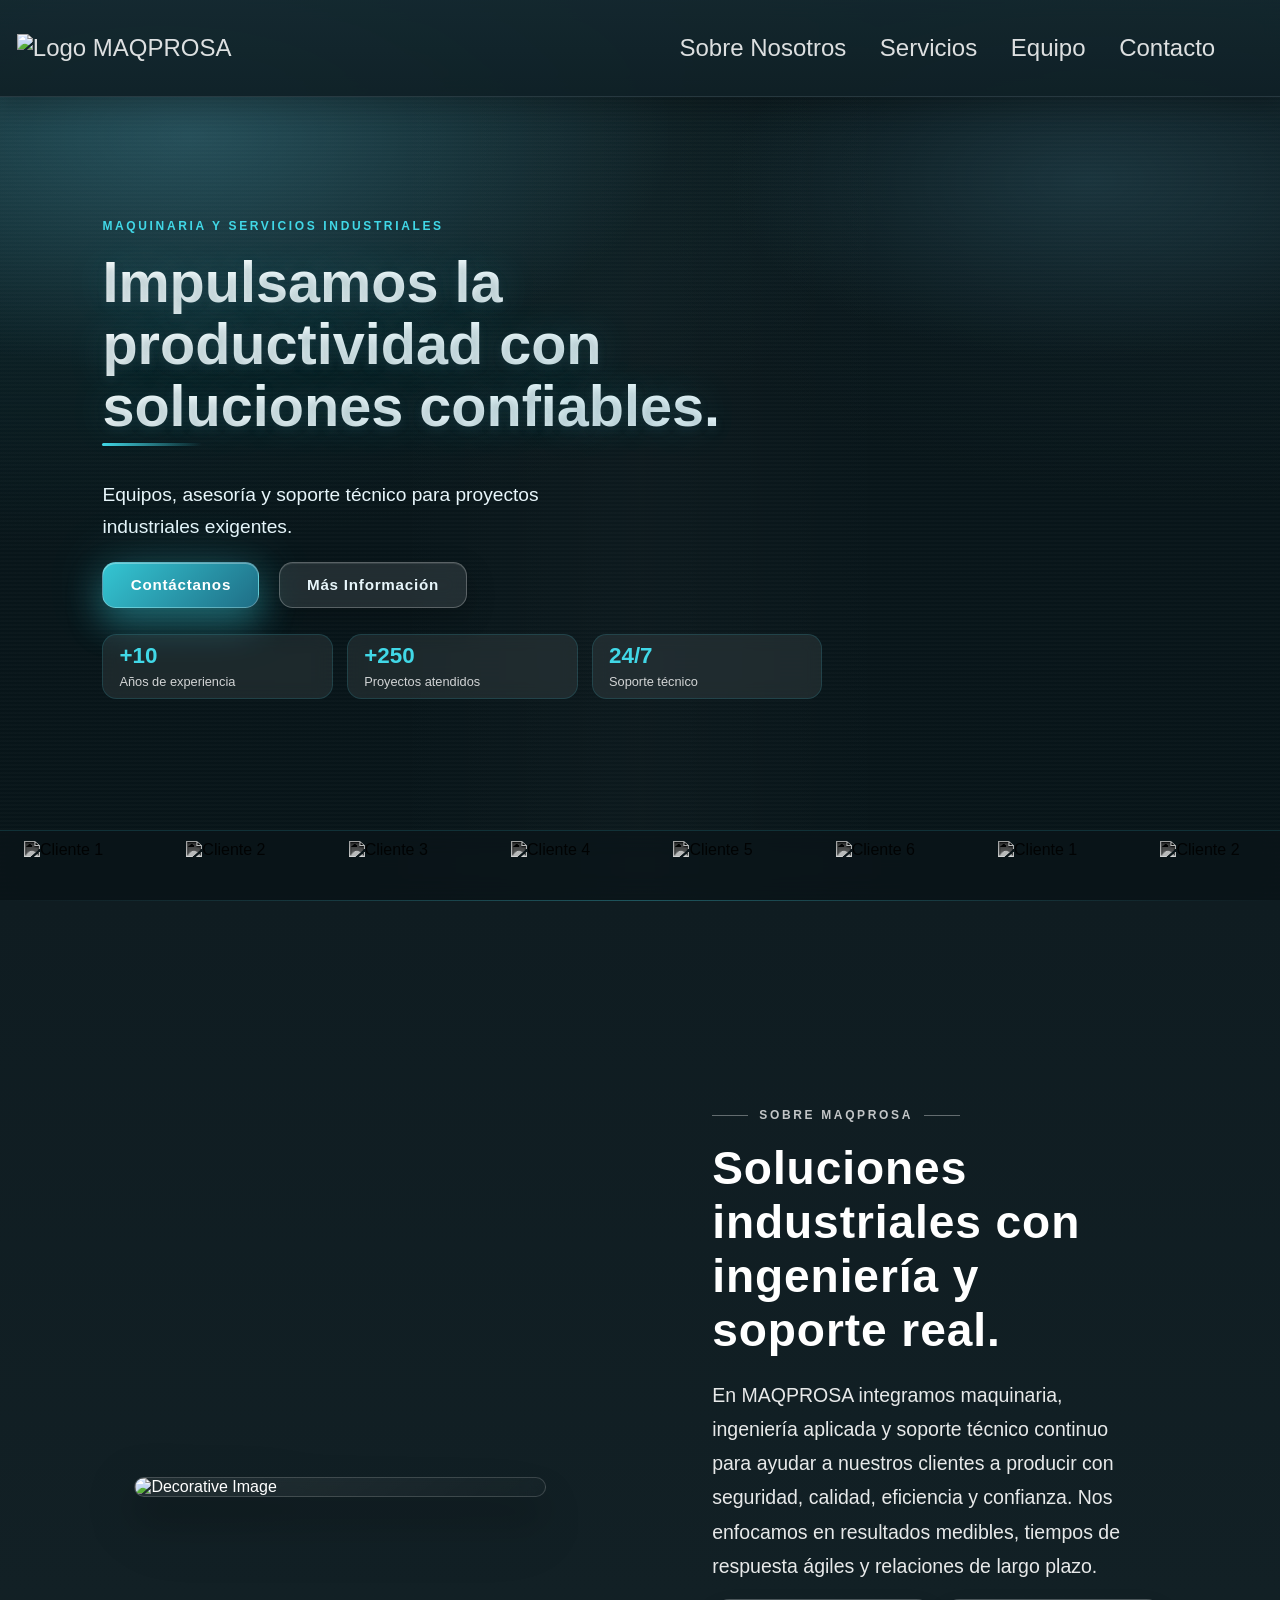
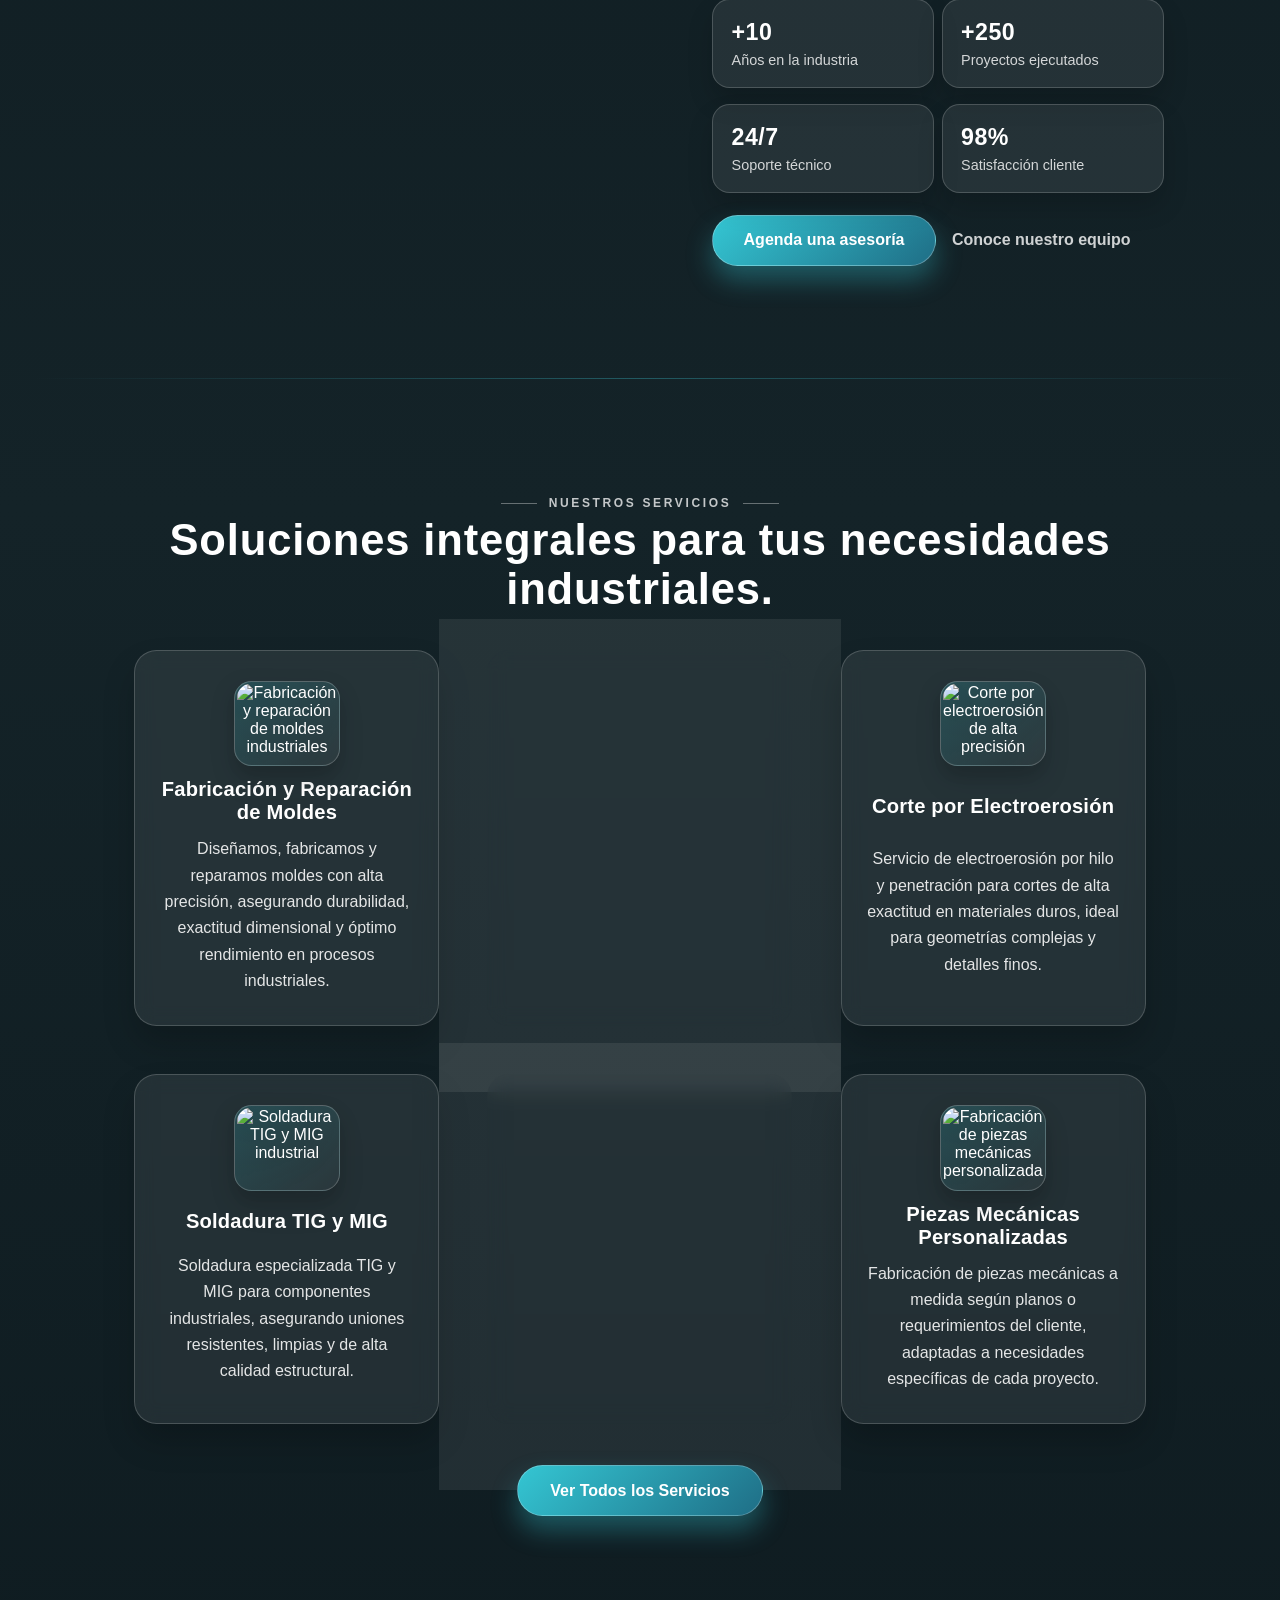
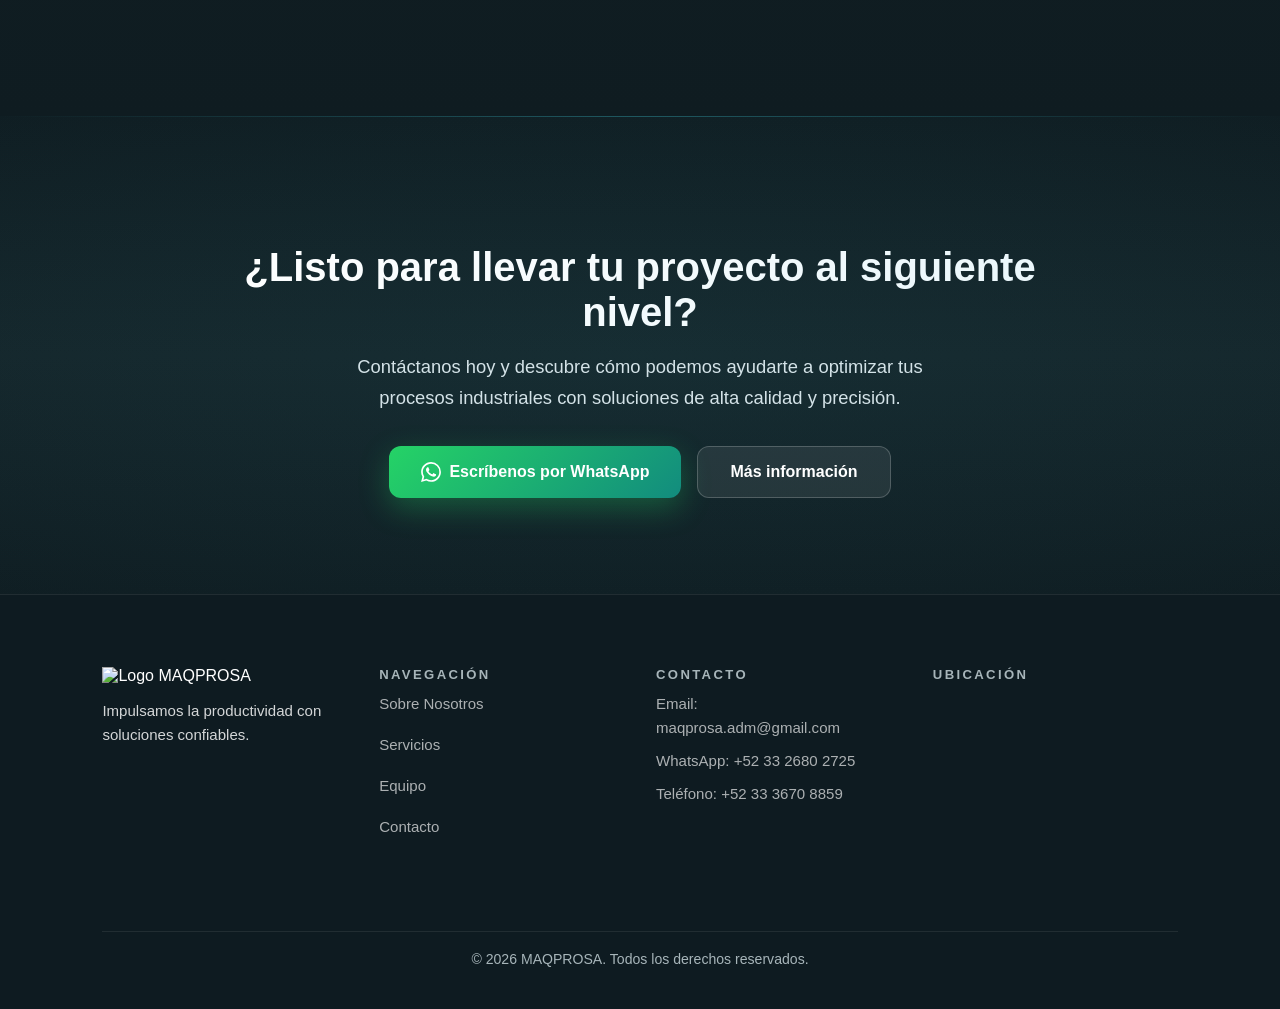
==== commit ce39d18a: "OG Images" ====
--- a/index.html
+++ b/index.html
@@ -1,14 +1,289 @@
 <!doctype html>
-<html lang="es">
+<html lang="es-MX">
     <head>
+        <!-- Meta tags básicos -->
         <meta charset="UTF-8" />
         <meta name="viewport" content="width=device-width, initial-scale=1.0" />
+        <meta http-equiv="X-UA-Compatible" content="IE=edge" />
+        
+        <!-- SEO Meta Tags Principales -->
+        <title>MAQPROSA | Maquinaria y Servicios Industriales en Guadalajara, Jalisco</title>
+        <meta name="description" content="MAQPROSA: Empresa líder en maquinaria industrial, fabricación de moldes, mecanizado CNC, electroerosión, soldadura TIG/MIG y piezas mecánicas personalizadas en Guadalajara, Jalisco. +10 años de experiencia. Soporte técnico 24/7." />
+        <meta name="keywords" content="maquinaria industrial, servicios industriales, fabricación de moldes, reparación de moldes, torno CNC, fresado CNC, mecanizado CNC, electroerosión, soldadura TIG, soldadura MIG, piezas mecánicas, manufactura de precisión, Guadalajara, Jalisco, México, MAQPROSA" />
+        <meta name="author" content="MAQPROSA" />
+        <meta name="robots" content="index, follow, max-image-preview:large, max-snippet:-1, max-video-preview:-1" />
+        <meta name="googlebot" content="index, follow" />
+        <meta name="bingbot" content="index, follow" />
+        <meta name="revisit-after" content="7 days" />
+        <meta name="rating" content="general" />
+        <meta name="distribution" content="global" />
+        <link rel="canonical" href="https://wakandianshield.github.io/MAQPROSA-WEBSITE/" />
+        
+        <!-- Geolocalización -->
+        <meta name="geo.region" content="MX-JAL" />
+        <meta name="geo.placename" content="Guadalajara, Jalisco" />
+        <meta name="geo.position" content="20.5919;-103.3326" />
+        <meta name="ICBM" content="20.5919, -103.3326" />
+        
+        <!-- Open Graph / Facebook / LinkedIn / WhatsApp -->
+        <meta property="og:type" content="website" />
+        <meta property="og:url" content="https://wakandianshield.github.io/MAQPROSA-WEBSITE/" />
+        <meta property="og:title" content="MAQPROSA | Maquinaria y Servicios Industriales en Guadalajara" />
+        <meta property="og:description" content="Soluciones industriales integrales: fabricación de moldes, mecanizado CNC, electroerosión, soldadura y más. +10 años de experiencia, soporte 24/7." />
+        <meta property="og:image" content="https://metatags.io/images/meta-tags.png" />
+        <meta property="og:image:secure_url" content="https://wakandianshield.github.io/MAQPROSA-WEBSITE/frontend/media/fb-og.png" />
+        <meta property="og:image:type" content="image/png" />
+        <meta property="og:image:width" content="1200" />
+        <meta property="og:image:height" content="630" />
+        <meta property="og:image:alt" content="MAQPROSA - Maquinaria y Servicios Industriales" />
+        <meta property="og:site_name" content="MAQPROSA" />
+        <meta property="og:locale" content="es_MX" />
+        
+        <!-- Twitter Card -->
+        <meta name="twitter:card" content="summary_large_image" />
+        <meta name="twitter:site" content="@maqprosa" />
+        <meta name="twitter:creator" content="@maqprosa" />
+        <meta name="twitter:url" content="https://wakandianshield.github.io/MAQPROSA-WEBSITE/" />
+        <meta name="twitter:title" content="MAQPROSA | Maquinaria y Servicios Industriales" />
+        <meta name="twitter:description" content="Soluciones industriales integrales: fabricación de moldes, mecanizado CNC, electroerosión, soldadura TIG/MIG. +10 años de experiencia en Guadalajara." />
+        <meta name="twitter:image" content="https://wakandianshield.github.io/MAQPROSA-WEBSITE/frontend/media/twt-og.png" />
+        <meta name="twitter:image:alt" content="MAQPROSA - Maquinaria y Servicios Industriales" />
+        
+        <!-- Favicon y Apple Touch Icons -->
+        <link rel="icon" type="image/png" href="frontend/media/logo.png" />
+        <link rel="icon" type="image/png" sizes="32x32" href="frontend/media/logo.png" />
+        <link rel="icon" type="image/png" sizes="16x16" href="frontend/media/logo.png" />
+        <link rel="apple-touch-icon" sizes="180x180" href="frontend/media/logo.png" />
+        <meta name="msapplication-TileImage" content="frontend/media/logo.png" />
+        <meta name="msapplication-TileColor" content="#0f1c21" />
+        <meta name="theme-color" content="#0f1c21" />
+        
+        <!-- Preconnect para optimización de carga -->
+        <link rel="preconnect" href="https://fonts.googleapis.com" />
+        <link rel="preconnect" href="https://fonts.gstatic.com" crossorigin />
+        <link rel="preconnect" href="https://www.google.com" />
+        <link rel="dns-prefetch" href="https://www.google-analytics.com" />
+        
+        <!-- Hojas de estilo -->
         <link rel="stylesheet" href="frontend/styles.css" />
         <link rel="stylesheet" href="frontend/styles_mobile.css" />
+        
+        <!-- Scripts -->
         <script ref="script" src="frontend/script.js" defer></script>
         <script ref="script" src="frontend/script_navbar.js" defer></script>
-        <link rel="icon" type="image/png" href="frontend/media/logo.png" />
-        <title>INICIO | MAQPROSA</title>
+        
+        <!-- Schema.org JSON-LD - Organization -->
+        <script type="application/ld+json">
+        {
+            "@context": "https://schema.org",
+            "@type": "Organization",
+            "name": "MAQPROSA",
+            "alternateName": "Maquinaria y Procesos Industriales SA",
+            "url": "https://wakandianshield.github.io/MAQPROSA-WEBSITE/",
+            "logo": "https://wakandianshield.github.io/MAQPROSA-WEBSITE/frontend/media/logo.png",
+            "description": "Empresa líder en maquinaria industrial, fabricación de moldes, mecanizado CNC, electroerosión y soldadura en Guadalajara, Jalisco.",
+            "foundingDate": "2015",
+            "address": {
+                "@type": "PostalAddress",
+                "streetAddress": "Guadalajara",
+                "addressLocality": "Guadalajara",
+                "addressRegion": "Jalisco",
+                "postalCode": "44100",
+                "addressCountry": "MX"
+            },
+            "geo": {
+                "@type": "GeoCoordinates",
+                "latitude": 20.5919,
+                "longitude": -103.3326
+            },
+            "contactPoint": [
+                {
+                    "@type": "ContactPoint",
+                    "telephone": "+52-33-3670-8859",
+                    "contactType": "customer service",
+                    "availableLanguage": ["Spanish", "English"],
+                    "areaServed": "MX"
+                },
+                {
+                    "@type": "ContactPoint",
+                    "telephone": "+52-33-2680-2725",
+                    "contactType": "sales",
+                    "availableLanguage": ["Spanish", "English"],
+                    "areaServed": "MX"
+                }
+            ],
+            "email": "maqprosa.adm@gmail.com",
+            "sameAs": ["https://wa.me/523326802725"]
+        }
+        </script>
+        
+        <!-- Schema.org JSON-LD - LocalBusiness -->
+        <script type="application/ld+json">
+        {
+            "@context": "https://schema.org",
+            "@type": "LocalBusiness",
+            "name": "MAQPROSA",
+            "image": "https://wakandianshield.github.io/MAQPROSA-WEBSITE/frontend/media/logo.png",
+            "@id": "https://wakandianshield.github.io/MAQPROSA-WEBSITE/",
+            "url": "https://wakandianshield.github.io/MAQPROSA-WEBSITE/",
+            "telephone": "+52-33-3670-8859",
+            "priceRange": "$$",
+            "address": {
+                "@type": "PostalAddress",
+                "streetAddress": "Guadalajara",
+                "addressLocality": "Guadalajara",
+                "addressRegion": "Jalisco",
+                "postalCode": "44100",
+                "addressCountry": "MX"
+            },
+            "geo": {
+                "@type": "GeoCoordinates",
+                "latitude": 20.5919,
+                "longitude": -103.3326
+            },
+            "openingHoursSpecification": [
+                {
+                    "@type": "OpeningHoursSpecification",
+                    "dayOfWeek": ["Monday", "Tuesday", "Wednesday", "Thursday", "Friday"],
+                    "opens": "08:00",
+                    "closes": "18:00"
+                },
+                {
+                    "@type": "OpeningHoursSpecification",
+                    "dayOfWeek": "Saturday",
+                    "opens": "09:00",
+                    "closes": "14:00"
+                }
+            ],
+            "hasOfferCatalog": {
+                "@type": "OfferCatalog",
+                "name": "Servicios Industriales",
+                "itemListElement": [
+                    {
+                        "@type": "Offer",
+                        "itemOffered": {
+                            "@type": "Service",
+                            "name": "Fabricación y Reparación de Moldes",
+                            "description": "Diseñamos, fabricamos y reparamos moldes con alta precisión."
+                        }
+                    },
+                    {
+                        "@type": "Offer",
+                        "itemOffered": {
+                            "@type": "Service",
+                            "name": "Torno y Fresado CNC",
+                            "description": "Mecanizado CNC de alta precisión para piezas complejas."
+                        }
+                    },
+                    {
+                        "@type": "Offer",
+                        "itemOffered": {
+                            "@type": "Service",
+                            "name": "Corte por Electroerosión",
+                            "description": "Electroerosión por hilo y penetración para cortes de alta exactitud."
+                        }
+                    },
+                    {
+                        "@type": "Offer",
+                        "itemOffered": {
+                            "@type": "Service",
+                            "name": "Soldadura TIG y MIG",
+                            "description": "Soldadura especializada para componentes industriales."
+                        }
+                    },
+                    {
+                        "@type": "Offer",
+                        "itemOffered": {
+                            "@type": "Service",
+                            "name": "Medición de Precisión",
+                            "description": "Control dimensional y verificación de piezas."
+                        }
+                    },
+                    {
+                        "@type": "Offer",
+                        "itemOffered": {
+                            "@type": "Service",
+                            "name": "Piezas Mecánicas Personalizadas",
+                            "description": "Fabricación de piezas mecánicas a medida."
+                        }
+                    }
+                ]
+            }
+        }
+        </script>
+        
+        <!-- Schema.org JSON-LD - WebSite con SearchAction -->
+        <script type="application/ld+json">
+        {
+            "@context": "https://schema.org",
+            "@type": "WebSite",
+            "name": "MAQPROSA",
+            "url": "https://wakandianshield.github.io/MAQPROSA-WEBSITE/",
+            "potentialAction": {
+                "@type": "SearchAction",
+                "target": "https://wakandianshield.github.io/MAQPROSA-WEBSITE/?s={search_term_string}",
+                "query-input": "required name=search_term_string"
+            }
+        }
+        </script>
+        
+        <!-- Schema.org JSON-LD - BreadcrumbList -->
+        <script type="application/ld+json">
+        {
+            "@context": "https://schema.org",
+            "@type": "BreadcrumbList",
+            "itemListElement": [
+                {
+                    "@type": "ListItem",
+                    "position": 1,
+                    "name": "Inicio",
+                    "item": "https://wakandianshield.github.io/MAQPROSA-WEBSITE/"
+                }
+            ]
+        }
+        </script>
+        
+        <!-- Schema.org JSON-LD - FAQPage -->
+        <script type="application/ld+json">
+        {
+            "@context": "https://schema.org",
+            "@type": "FAQPage",
+            "mainEntity": [
+                {
+                    "@type": "Question",
+                    "name": "¿Qué servicios ofrece MAQPROSA?",
+                    "acceptedAnswer": {
+                        "@type": "Answer",
+                        "text": "MAQPROSA ofrece servicios de fabricación y reparación de moldes, torno y fresado CNC, corte por electroerosión, soldadura TIG y MIG, medición de precisión y fabricación de piezas mecánicas personalizadas."
+                    }
+                },
+                {
+                    "@type": "Question",
+                    "name": "¿Dónde se encuentra ubicado MAQPROSA?",
+                    "acceptedAnswer": {
+                        "@type": "Answer",
+                        "text": "MAQPROSA está ubicado en Guadalajara, Jalisco, México. Ofrecemos servicios a toda la región occidente del país."
+                    }
+                },
+                {
+                    "@type": "Question",
+                    "name": "¿MAQPROSA ofrece soporte técnico 24/7?",
+                    "acceptedAnswer": {
+                        "@type": "Answer",
+                        "text": "Sí, MAQPROSA ofrece soporte técnico las 24 horas del día, los 7 días de la semana para atender emergencias industriales."
+                    }
+                },
+                {
+                    "@type": "Question",
+                    "name": "¿Cuántos años de experiencia tiene MAQPROSA?",
+                    "acceptedAnswer": {
+                        "@type": "Answer",
+                        "text": "MAQPROSA cuenta con más de 10 años de experiencia en el sector industrial, habiendo completado más de 250 proyectos exitosos."
+                    }
+                }
+            ]
+        }
+        </script>
     </head>
     <body>
         <header>
--- a/frontend/styles.css
+++ b/frontend/styles.css
@@ -1,32 +1,85 @@
 :root {
-    --primary-color: #274B57;
+    --primary-color: #274b57;
     --secondary-color: #5194a8;
+    --accent-color: #41d8e7;
+    --accent-light: #34c6d3;
+    --accent-dark: #1f6e86;
+    --dark-bg: #0e1b21;
+    --darker-bg: #0a1419;
+    --body-bg: #0f1c21;
+    --section-bg: linear-gradient(
+        180deg,
+        #0f1c21 0%,
+        #142328 50%,
+        #0f1c21 100%
+    );
     --font-color: #ffffff;
+    --font-color-muted: rgba(255, 255, 255, 0.8);
+    --font-color-subtle: rgba(232, 246, 251, 0.7);
+    --text-light: #e8f6fb;
+    --font-family: "Century Gothic", sans-serif;
+    --font-size-xs: 0.75rem;
+    --font-size-sm: 0.9rem;
+    --font-size-base: 1rem;
+    --font-size-lg: 1.15rem;
+    --font-size-xl: 1.4rem;
+    --gradient-primary: linear-gradient(135deg, #34c6d3, #1f6e86);
+    --gradient-secondary: linear-gradient(135deg, #41d8e7, #23829b);
+    --gradient-text: linear-gradient(135deg, #fff 0%, #e8f6fb 100%);
+    --gradient-accent-line: linear-gradient(90deg, #41d8e7, transparent);
+    --overlay-dark: linear-gradient(
+        180deg,
+        rgba(7, 20, 24, 0.6),
+        rgba(7, 20, 24, 0.85)
+    );
+    --overlay-radial-1: radial-gradient(
+        1200px 600px at 5% 15%,
+        rgba(65, 216, 231, 0.2),
+        transparent 70%
+    );
+    --overlay-radial-2: radial-gradient(
+        800px 400px at 95% 25%,
+        rgba(39, 75, 87, 0.3),
+        transparent 70%
+    );
+    --shadow-sm: 0 4px 15px rgba(0, 0, 0, 0.2);
+    --shadow-md: 0 10px 30px rgba(0, 0, 0, 0.25);
+    --shadow-lg: 0 20px 40px rgba(0, 0, 0, 0.3);
+    --shadow-glow: 0 0 30px rgba(65, 216, 231, 0.2);
+    --shadow-btn: 0 12px 30px rgba(52, 198, 211, 0.35);
+    --border-subtle: 1px solid rgba(255, 255, 255, 0.08);
+    --border-accent: 1px solid rgba(65, 216, 231, 0.15);
+    --border-light: 1px solid rgba(255, 255, 255, 0.25);
+    --section-padding: 6rem 2rem;
+    --container-max-width: 1400px;
+    --transition-fast: 0.25s ease;
+    --transition-smooth: 0.4s cubic-bezier(0.4, 0, 0.2, 1);
     --nav-mobile-bg: rgba(20, 40, 47, 0.973);
-    --font-family: "Century Gothic", sans-serif;
+    --nav-height: 6em;
 }
 
 body {
     margin: 0;
     font-family: var(--font-family);
-    background-color: #1D292E;
+    background-color: var(--body-bg);
     color: var(--font-color);
 }
 
 nav {
     width: 100%;
     height: 6em;
-
-    background: linear-gradient(180deg, rgba(20, 40, 47, 0.92), rgba(15, 32, 38, 0.92));
+    background: linear-gradient(
+        180deg,
+        rgba(20, 40, 47, 0.92),
+        rgba(15, 32, 38, 0.92)
+    );
     backdrop-filter: blur(10px);
     border-bottom: 1px solid rgba(255, 255, 255, 0.08);
     box-shadow: 0 10px 24px rgba(0, 0, 0, 0.2);
-
     position: fixed;
     top: 0;
     left: 0;
     z-index: 10000;
-
     display: flex;
     align-items: center;
     justify-content: space-between;
@@ -52,7 +105,6 @@
     font-size: 1.5em;
     margin: 0 0.7em;
     text-decoration: none;
-
     color: rgba(255, 255, 255, 0.86);
     position: relative;
     transition: color 0.25s ease;
@@ -77,7 +129,11 @@
     bottom: -6px;
     width: 100%;
     height: 2px;
-    background: linear-gradient(90deg, rgba(65, 216, 231, 0.9), rgba(81, 148, 168, 0.9));
+    background: linear-gradient(
+        90deg,
+        rgba(65, 216, 231, 0.9),
+        rgba(81, 148, 168, 0.9)
+    );
     transform: scaleX(0);
     transform-origin: left;
     transition: transform 0.25s ease;
@@ -86,11 +142,6 @@
 .nav-link:hover::after {
     transform: scaleX(1);
 }
-
-
-
-
-
 
 .menu-toggle {
     display: none;
@@ -120,33 +171,111 @@
     transform: rotate(45deg) translate(-6px, -6px);
 }
 
-
-
-
 .hero {
     position: relative;
     width: 100%;
+    height: 100vh;
     min-height: 100vh;
+    max-height: 100vh;
     padding: 0;
     background-image: url(media/bg_no_blur.jpg);
     background-size: cover;
     background-position: center;
     background-repeat: no-repeat;
+    background-attachment: fixed;
     color: var(--font-color);
     display: flex;
     flex-direction: column;
     align-items: center;
-    justify-content: flex-start;
+    justify-content: space-between;
     overflow: hidden;
+    isolation: isolate;
+    box-sizing: border-box;
+}
+
+.hero::before {
+    content: "";
+    position: absolute;
+    inset: 0;
+    background:
+        radial-gradient(
+            1200px 600px at 5% 15%,
+            rgba(65, 216, 231, 0.2),
+            transparent 70%
+        ),
+        radial-gradient(
+            800px 400px at 95% 25%,
+            rgba(39, 75, 87, 0.3),
+            transparent 70%
+        ),
+        linear-gradient(180deg, rgba(7, 20, 24, 0.6), rgba(7, 20, 24, 0.85));
+    animation: pulse-glow-main 8s ease-in-out infinite alternate;
+    z-index: 0;
+}
+
+@keyframes pulse-glow-main {
+    0%,
+    100% {
+        opacity: 0.7;
+        transform: scale(1);
+    }
+
+    50% {
+        opacity: 1;
+        transform: scale(1.02);
+    }
+
+}
+
+.hero::after {
+    content: "";
+    position: absolute;
+    inset: 0;
+    background:
+        linear-gradient(
+            90deg,
+            transparent 30%,
+            rgba(255, 255, 255, 0.02) 50%,
+            transparent 70%
+        ),
+        repeating-linear-gradient(
+            0deg,
+            transparent,
+            transparent 2px,
+            rgba(255, 255, 255, 0.015) 2px,
+            rgba(255, 255, 255, 0.015) 4px
+        );
+    z-index: 0;
+    animation: scanlines-main 12s linear infinite;
+    pointer-events: none;
+}
+
+@keyframes scanlines-main {
+    0% {
+        background-position: 0 0;
+    }
+
+    100% {
+        background-position: 0 100px;
+    }
+
 }
 
 .hero-bg {
     position: absolute;
     inset: 0;
     background:
-        radial-gradient(800px 400px at 15% 15%, rgba(81, 148, 168, 0.45), transparent 60%),
-        radial-gradient(600px 300px at 85% 20%, rgba(39, 75, 87, 0.6), transparent 60%),
-        linear-gradient(180deg, rgba(7, 20, 24, 0.55), rgba(7, 20, 24, 0.65));
+        radial-gradient(
+            800px 400px at 15% 15%,
+            rgba(81, 148, 168, 0.35),
+            transparent 60%
+        ),
+        radial-gradient(
+            600px 300px at 85% 20%,
+            rgba(39, 75, 87, 0.5),
+            transparent 60%
+        ),
+        linear-gradient(180deg, rgba(7, 20, 24, 0.4), rgba(7, 20, 24, 0.55));
     z-index: 0;
 }
 
@@ -155,125 +284,232 @@
     z-index: 1;
     width: 90vw;
     flex: 1;
-    display: grid;
-    grid-template-columns: 1.15fr 0.85fr;
-    gap: 3.5rem;
-    align-items: center;
-    padding: 6.5em 0 2.5em;
+    display: flex;
+    align-items: center;
+    justify-content: flex-start;
+    padding-top: calc(var(--nav-height) - 2rem);
+    box-sizing: border-box;
+}
+
+.hero-text {
+    max-width: 720px;
+    margin-left: 3vw;
+    display: flex;
+    flex-direction: column;
+    gap: 0.6rem;
+    animation: fadeInUp-main 1s ease-out;
+}
+
+@keyframes fadeInUp-main {
+    from {
+        opacity: 0;
+        transform: translateY(30px);
+    }
+
+    to {
+        opacity: 1;
+        transform: translateY(0);
+    }
+
 }
 
 .hero-text h1 {
-    font-size: clamp(2.2rem, 4vw, 3.6rem);
-    margin: 0.3em 0 0.4em;
-    line-height: 1.1;
+    font-size: clamp(2.4rem, 4.5vw, 3.6rem);
+    margin: 2rem 0;
+    margin-top: 0.5rem;
+    line-height: 1.08;
+    color: #fff;
+    text-shadow:
+        0 4px 8px rgba(39, 75, 87, 0.3),
+        0 0 40px rgba(65, 216, 231, 0.2);
+    background: var(--gradient-text);
+    -webkit-background-clip: text;
+    -webkit-text-fill-color: transparent;
+    background-clip: text;
+    position: relative;
+}
+
+.hero-text h1::after {
+    content: "";
+    position: absolute;
+    bottom: -8px;
+    left: 0;
+    width: 100px;
+    height: 3px;
+    background: var(--gradient-accent-line);
+    border-radius: 2px;
 }
 
 .hero-text p {
-    font-size: clamp(1rem, 2vw, 1.25rem);
-    max-width: 36ch;
-    opacity: 0.9;
+    font-size: clamp(1rem, 2vw, 1.2rem);
+    max-width: 42ch;
+    opacity: 0.92;
+    color: var(--text-light);
+    line-height: 1.65;
+    position: relative;
+    margin: 0;
 }
 
 .hero-kicker {
-    display: inline-flex;
-    align-items: center;
-    gap: 0.5rem;
-    font-weight: 600;
+    font-weight: 800;
     text-transform: uppercase;
-    letter-spacing: 0.18em;
-    font-size: 0.75rem;
-    color: rgba(255, 255, 255, 0.8);
+    letter-spacing: 0.22em;
+    font-size: var(--font-size-xs);
+    color: var(--accent-color);
+    margin-top: 1.5rem;
+    margin-bottom: 0;
+    position: relative;
+    display: inline-block;
 }
 
 .hero-actions {
     display: flex;
-    gap: 1rem;
+    gap: 1.2rem;
     flex-wrap: wrap;
-    margin: 1.8rem 0 2rem;
+    margin: 0.6rem 0 0;
+    align-items: center;
 }
 
 .hero-btn {
     display: inline-flex;
     align-items: center;
     justify-content: center;
-    padding: 0.9em 1.6em;
+    padding: 0.9em 1.8em;
     border-radius: 0.9em;
     text-decoration: none;
-    color: var(--font-color);
-    background: var(--primary-color);
-    box-shadow: 0 0 20px rgba(255, 255, 255, 0.2);
+    color: #fff;
     font-weight: 700;
-
-    transition: background 0.3s ease, box-shadow 0.3s ease;
-}
-
-.hero-btn:hover {
-    background: var(--secondary-color);
-    box-shadow: 0 0 30px rgba(255, 255, 255, 0.4);
+    font-size: 0.95rem;
+    transition: var(--transition-smooth);
+    position: relative;
+    overflow: hidden;
+    z-index: 1;
+    border: none;
+    letter-spacing: 0.05em;
+}
+
+.hero-btn::before {
+    content: "";
+    position: absolute;
+    top: 0;
+    left: -100%;
+    width: 100%;
+    height: 100%;
+    background: linear-gradient(
+        90deg,
+        transparent,
+        rgba(255, 255, 255, 0.2),
+        transparent
+    );
+    transition: left 0.6s;
+    z-index: -1;
+}
+
+.hero-btn:hover::before {
+    left: 100%;
 }
 
 .hero-btn--primary {
-    background: linear-gradient(135deg, #34c6d3, #1f6e86);
-    box-shadow: 0 12px 30px rgba(52, 198, 211, 0.35);
-    border: 1px solid rgba(255, 255, 255, 0.25);
+    background: var(--gradient-primary);
+    box-shadow:
+        0 15px 35px rgba(52, 198, 211, 0.4),
+        0 0 60px rgba(65, 216, 231, 0.2),
+        inset 0 1px 0 rgba(255, 255, 255, 0.3);
+    border: var(--border-light);
 }
 
 .hero-btn--primary:hover {
-    background: linear-gradient(135deg, #41d8e7, #23829b);
-    box-shadow: 0 16px 36px rgba(65, 216, 231, 0.45);
+    background: var(--gradient-secondary);
+    box-shadow:
+        0 20px 45px rgba(65, 216, 231, 0.5),
+        0 0 80px rgba(65, 216, 231, 0.3),
+        inset 0 1px 0 rgba(255, 255, 255, 0.4);
+    transform: translateY(-3px) scale(1.02);
 }
 
 .hero-btn--secondary {
-    background: rgba(255, 255, 255, 0.08);
-    color: #e8f6fb;
-    border: 1px solid rgba(255, 255, 255, 0.18);
-    box-shadow: none;
+    background: rgba(255, 255, 255, 0.1);
+    backdrop-filter: blur(10px);
+    color: var(--text-light);
+    border: var(--border-light);
+    box-shadow:
+        0 10px 30px rgba(0, 0, 0, 0.2),
+        inset 0 1px 0 rgba(255, 255, 255, 0.1);
 }
 
 .hero-btn--secondary:hover {
-    background: rgba(255, 255, 255, 0.16);
-    box-shadow: 0 8px 18px rgba(0, 0, 0, 0.18);
+    background: rgba(255, 255, 255, 0.18);
+    backdrop-filter: blur(15px);
+    box-shadow:
+        0 15px 40px rgba(0, 0, 0, 0.25),
+        inset 0 1px 0 rgba(255, 255, 255, 0.2);
+    transform: translateY(-2px);
 }
 
 .hero-stats {
     display: grid;
     grid-template-columns: repeat(3, minmax(0, 1fr));
-    gap: 1.2rem;
+    gap: 0.9rem;
+    margin-top: 1rem;
 }
 
 .hero-stats div {
-    padding: 1rem 1.2rem;
-    border-radius: 1rem;
+    padding: 0.5rem 1rem;
+    border-radius: 0.9rem;
     background: rgba(255, 255, 255, 0.08);
     backdrop-filter: blur(8px);
-    border: 1px solid rgba(255, 255, 255, 0.12);
+    border: var(--border-accent);
+    transition: all 0.3s cubic-bezier(0.4, 0, 0.2, 1);
+    position: relative;
+    overflow: hidden;
+}
+
+.hero-stats div:hover {
+    background: linear-gradient(
+        135deg,
+        rgba(65, 216, 231, 0.15),
+        rgba(10, 21, 25, 0.1)
+    );
+    border-color: rgba(65, 216, 231, 0.4);
+    transform: translateY(-5px);
+    box-shadow: 0 15px 35px rgba(65, 216, 231, 0.15);
+}
+
+.hero-stats div:hover::before {
+    opacity: 1;
 }
 
 .stat-number {
     display: block;
     font-size: 1.4rem;
-    font-weight: 700;
-    margin-bottom: 0.3rem;
+    font-weight: 800;
+    color: var(--accent-color);
+    margin-bottom: 0.2rem;
+    margin-top: 0;
 }
 
 .stat-label {
-    font-size: 0.9rem;
-    opacity: 0.85;
+    font-size: 0.8rem;
+    color: var(--font-color-muted);
+    margin-bottom: 0.2rem;
 }
 
 .clients {
-    width: 100%;
+    position: relative;
+    z-index: 2;
+    width: 100vw;
+    margin-left: calc(-50vw + 50%);
+    flex-shrink: 0;
     height: auto;
-    min-height: clamp(56px, 7vh, 90px);
+    min-height: 55px;
     padding: 0.6em 0;
-    margin-top: 2em;
     display: flex;
     align-items: center;
-    background: rgba(255, 255, 255, 0.08);
-    backdrop-filter: blur(8px);
-    border-top: 0.2px solid rgba(255, 255, 255, 0.12);
-    border-bottom: 0.2px solid rgba(255, 255, 255, 0.12);
+    background: rgba(10, 20, 25, 0.7);
+    backdrop-filter: blur(12px);
+    border-top: 1px solid rgba(65, 216, 231, 0.15);
     overflow: hidden;
+    box-sizing: border-box;
 }
 
 .client-logos {
@@ -286,52 +522,53 @@
 }
 
 .img-client-logos {
-    height: clamp(26px, 4.6vh, 54px);
+    height: clamp(32px, 5.5vh, 60px);
     max-height: 100%;
-    margin: 0 1.2em;
+    margin: 0 1.5em;
     flex-shrink: 0;
     object-fit: contain;
     filter: grayscale(1) invert(1) brightness(2);
-    transition: filter 0.3s ease-in-out;
-}
-
+    opacity: 0.85;
+    transition: all 0.3s ease-in-out;
+}
 
 .img-client-logos:hover {
     filter: grayscale(0%) brightness(1);
+    opacity: 1;
+    transform: scale(1.1);
 }
 
 @keyframes clients-scroll {
     0% {
         transform: translateX(0);
     }
+
     100% {
         transform: translateX(-50%);
     }
-}
-
-
-
-
-
-
+
+}
 
 .about-services {
     position: relative;
-    background:
-        radial-gradient(900px 520px at 12% 12%, rgba(81, 148, 168, 0.24), transparent 60%),
-        radial-gradient(900px 520px at 88% 8%, rgba(39, 75, 87, 0.52), transparent 60%),
-        linear-gradient(180deg, #122a33 0%, #1c3741 45%, #17313a 100%);
+    padding: var(--section-padding);
+    background: var(--section-bg);
     overflow: hidden;
 }
 
 .about-services::before {
     content: "";
     position: absolute;
-    inset: 0;
-    background: url("media/bg_no_blur.jpg") center/cover no-repeat;
-    opacity: 0.05;
-    mix-blend-mode: screen;
-    pointer-events: none;
+    top: 0;
+    left: 0;
+    right: 0;
+    height: 1px;
+    background: linear-gradient(
+        90deg,
+        transparent,
+        rgba(65, 216, 231, 0.3),
+        transparent
+    );
 }
 
 .about-services > * {
@@ -410,7 +647,11 @@
     display: block;
     object-fit: contain;
     border-radius: 2rem;
-    background: linear-gradient(145deg, rgba(255, 255, 255, 0.08), rgba(255, 255, 255, 0.02));
+    background: linear-gradient(
+        145deg,
+        rgba(255, 255, 255, 0.08),
+        rgba(255, 255, 255, 0.02)
+    );
     border: 1px solid rgba(255, 255, 255, 0.16);
     box-shadow: 0 22px 36px rgba(0, 0, 0, 0.22);
     backdrop-filter: blur(10px);
@@ -449,14 +690,39 @@
     backdrop-filter: blur(8px);
     display: grid;
     gap: 0.6rem;
-    transition: transform 0.3s ease, box-shadow 0.3s ease;
+    transition: all 0.3s cubic-bezier(0.4, 0, 0.2, 1);
+    position: relative;
+    overflow: hidden;
+}
+
+.about-card::before {
+    content: "";
+    position: absolute;
+    inset: 0;
+    background: radial-gradient(
+        250px 100px at 50% -10%,
+        rgba(65, 216, 231, 0.15),
+        transparent 70%
+    );
+    opacity: 0;
+    transition: opacity 0.3s ease;
+    pointer-events: none;
 }
 
 .about-card:hover {
-    transform: translateY(-6px);
-    box-shadow: 0 24px 40px rgba(0, 0, 0, 0.25);
-}
-
+    background: linear-gradient(
+        135deg,
+        rgba(65, 216, 231, 0.15),
+        rgba(10, 21, 25, 0.1)
+    );
+    border-color: rgba(65, 216, 231, 0.4);
+    transform: translateY(-5px);
+    box-shadow: 0 15px 35px rgba(65, 216, 231, 0.15);
+}
+
+.about-card:hover::before {
+    opacity: 1;
+}
 
 .about-card h3 {
     margin: 0;
@@ -482,6 +748,18 @@
     display: grid;
     gap: 0.35rem;
     box-shadow: 0 14px 26px rgba(0, 0, 0, 0.16);
+    transition: all 0.3s cubic-bezier(0.4, 0, 0.2, 1);
+}
+
+.about-stat:hover {
+    background: linear-gradient(
+        135deg,
+        rgba(65, 216, 231, 0.1),
+        rgba(10, 21, 25, 0.08)
+    );
+    border-color: rgba(65, 216, 231, 0.3);
+    box-shadow: 0 18px 34px rgba(65, 216, 231, 0.12);
+    transform: translateY(-3px);
 }
 
 .about-stat__number {
@@ -516,7 +794,10 @@
     border: 1px solid rgba(255, 255, 255, 0.28);
     box-shadow: 0 14px 26px rgba(52, 198, 211, 0.35);
     font-weight: 700;
-    transition: transform 0.3s ease, box-shadow 0.3s ease, background 0.3s ease;
+    transition:
+        transform 0.3s ease,
+        box-shadow 0.3s ease,
+        background 0.3s ease;
 }
 
 .about-btn:hover {
@@ -549,12 +830,6 @@
     transform: scaleX(1);
 }
 
-
-
-
-
-
-
 .services {
     position: relative;
     padding: 7em 8vw 6.5em;
@@ -564,7 +839,18 @@
 }
 
 .services::before {
-    display: none;
+    content: "";
+    position: absolute;
+    top: 0;
+    left: 0;
+    right: 0;
+    height: 1px;
+    background: linear-gradient(
+        90deg,
+        transparent,
+        rgba(65, 216, 231, 0.3),
+        transparent
+    );
 }
 
 .services h2 {
@@ -581,7 +867,6 @@
     margin: 0 auto 2.6rem;
     justify-items: center;
 }
-
 
 .service-item {
     position: relative;
@@ -595,31 +880,37 @@
     gap: 0.75rem;
     justify-items: center;
     text-align: center;
-    transition: transform 0.3s ease, box-shadow 0.3s ease, border-color 0.3s ease;
+    transition: all 0.3s cubic-bezier(0.4, 0, 0.2, 1);
+    overflow: hidden;
 }
 
 .service-item::before {
     content: "";
     position: absolute;
     inset: 0;
-    border-radius: inherit;
-    border: 1px solid transparent;
-    background: linear-gradient(140deg, rgba(52, 198, 211, 0.45), rgba(255, 255, 255, 0)) border-box;
-    -webkit-mask:
-        linear-gradient(#fff 0 0) padding-box,
-        linear-gradient(#fff 0 0);
-    mask:
-        linear-gradient(#fff 0 0) padding-box,
-        linear-gradient(#fff 0 0);
-    -webkit-mask-composite: xor;
-    mask-composite: exclude;
+    background: radial-gradient(
+        250px 100px at 50% -10%,
+        rgba(65, 216, 231, 0.15),
+        transparent 70%
+    );
+    opacity: 0;
+    transition: opacity 0.3s ease;
     pointer-events: none;
 }
 
 .service-item:hover {
-    transform: translateY(-6px);
-    border-color: rgba(255, 255, 255, 0.32);
-    box-shadow: 0 28px 46px rgba(0, 0, 0, 0.26);
+    background: linear-gradient(
+        135deg,
+        rgba(65, 216, 231, 0.15),
+        rgba(10, 21, 25, 0.1)
+    );
+    border-color: rgba(65, 216, 231, 0.4);
+    transform: translateY(-5px);
+    box-shadow: 0 15px 35px rgba(65, 216, 231, 0.15);
+}
+
+.service-item:hover::before {
+    opacity: 1;
 }
 
 .service-icon {
@@ -627,7 +918,11 @@
     height: 80px;
     padding: 0.1rem;
     border-radius: 1.1rem;
-    background: linear-gradient(140deg, rgba(52, 198, 211, 0.2), rgba(255, 255, 255, 0.04));
+    background: linear-gradient(
+        140deg,
+        rgba(52, 198, 211, 0.2),
+        rgba(255, 255, 255, 0.04)
+    );
     border: 1px solid rgba(255, 255, 255, 0.22);
     box-shadow: 0 12px 20px rgba(0, 0, 0, 0.16);
     filter: drop-shadow(0 8px 12px rgba(0, 0, 0, 0.22));
@@ -662,7 +957,10 @@
     border: 1px solid rgba(255, 255, 255, 0.25);
     box-shadow: 0 14px 26px rgba(52, 198, 211, 0.35);
     font-weight: 700;
-    transition: transform 0.3s ease, box-shadow 0.3s ease, background 0.3s ease;
+    transition:
+        transform 0.3s ease,
+        box-shadow 0.3s ease,
+        background 0.3s ease;
 }
 
 .services-btn:hover {
@@ -671,19 +969,118 @@
     box-shadow: 0 18px 34px rgba(65, 216, 231, 0.45);
 }
 
-
-
-
-
-
-
-
+.cta-section-index {
+    padding: var(--section-padding);
+    background: var(--section-bg);
+    position: relative;
+    overflow: visible;
+}
+
+.cta-section-index::before {
+    content: "";
+    position: absolute;
+    top: 0;
+    left: 0;
+    right: 0;
+    height: 1px;
+    background: linear-gradient(
+        90deg,
+        transparent,
+        rgba(65, 216, 231, 0.3),
+        transparent
+    );
+}
+
+.cta-section-index::after {
+    content: "";
+    position: absolute;
+    inset: 0;
+    background: radial-gradient(
+        ellipse 100% 80% at 50% 50%,
+        rgba(65, 216, 231, 0.06),
+        transparent
+    );
+    pointer-events: none;
+    z-index: 0;
+}
+
+.cta-container-index {
+    max-width: 900px;
+    margin: 0 auto;
+    padding: 0 2rem;
+    position: relative;
+    z-index: 1;
+}
+
+.cta-content-index {
+    text-align: center;
+}
+
+.cta-content-index h2 {
+    font-size: clamp(1.8rem, 3.5vw, 2.5rem);
+    margin-bottom: 1rem;
+    background: var(--gradient-text);
+    -webkit-background-clip: text;
+    -webkit-text-fill-color: transparent;
+    background-clip: text;
+}
+
+.cta-content-index p {
+    font-size: 1.15rem;
+    color: var(--text-light);
+    opacity: 0.9;
+    max-width: 600px;
+    margin: 0 auto 2rem;
+    line-height: 1.7;
+}
+
+.cta-actions-index {
+    display: flex;
+    justify-content: center;
+    gap: 1rem;
+    flex-wrap: wrap;
+}
+
+.cta-btn-index {
+    display: inline-flex;
+    align-items: center;
+    justify-content: center;
+    gap: 0.5rem;
+    padding: 1rem 2rem;
+    border-radius: 0.75rem;
+    text-decoration: none;
+    font-weight: 600;
+    font-size: 1rem;
+    transition: all 0.3s ease;
+}
+
+.cta-btn-index--primary {
+    background: linear-gradient(135deg, #25d366 0%, #128c7e 100%);
+    color: #fff;
+    box-shadow: 0 10px 30px rgba(37, 211, 102, 0.3);
+}
+
+.cta-btn-index--primary:hover {
+    transform: translateY(-3px);
+    box-shadow: 0 15px 40px rgba(37, 211, 102, 0.4);
+}
+
+.cta-btn-index--secondary {
+    background: rgba(255, 255, 255, 0.08);
+    color: #fff;
+    border: 1px solid rgba(255, 255, 255, 0.2);
+}
+
+.cta-btn-index--secondary:hover {
+    background: rgba(255, 255, 255, 0.15);
+    transform: translateY(-3px);
+}
 
 footer {
     position: relative;
-    background: #0e1b21;
+    background: var(--dark-bg);
     padding: 4.5em 8vw 2.6em;
-    border-top: 1px solid rgba(255, 255, 255, 0.08);
+    border-top: var(--border-subtle);
 }
 
 .footer-content {
@@ -691,6 +1088,7 @@
     grid-template-columns: repeat(auto-fit, minmax(100px, 1fr));
     gap: 2em;
     width: 100%;
+    max-width: var(--container-max-width);
     margin: 0 auto 2.2rem;
     align-items: start;
 }
@@ -709,13 +1107,14 @@
 
 .footer-section h3 {
     font-size: 1.25rem;
+    color: var(--font-color);
 }
 
 .footer-section h4 {
     font-size: 0.82rem;
     text-transform: uppercase;
     letter-spacing: 0.18em;
-    color: rgba(255, 255, 255, 0.65);
+    color: var(--font-color-subtle);
 }
 
 .footer-section p,
@@ -736,14 +1135,14 @@
 }
 
 .footer-section a {
-    color: rgba(255, 255, 255, 0.82);
+    color: var(--font-color-muted);
     text-decoration: none;
-    transition: color 0.2s ease, opacity 0.2s ease;
+    transition: var(--transition-fast);
     display: inline-flex;
 }
 
 .footer-section a:hover {
-    color: #41d8e7;
+    color: var(--accent-color);
     opacity: 1;
 }
 
@@ -751,17 +1150,95 @@
     width: 100%;
     height: 200px;
     border-radius: 0.6rem;
-    border: 1px solid rgba(255, 255, 255, 0.12);
+    border: var(--border-accent);
 }
 
 .footer-bottom {
     text-align: center;
     padding-top: 1.2rem;
-    border-top: 1px solid rgba(255, 255, 255, 0.06);
+    border-top: var(--border-subtle);
 }
 
 .footer-bottom p {
     margin: 0;
     font-size: 0.88rem;
-    opacity: 0.65;
-}
+    color: var(--font-color-subtle);
+}
+
+/* ==========================================
+   ANIMACIONES LIGERAS Y SIMPLES
+   ========================================== */
+
+/* Animación fade-up para elementos de scroll */
+.fade-up {
+    opacity: 0;
+    transform: translateY(25px);
+    transition: opacity 0.4s ease, transform 0.4s ease;
+}
+
+.fade-up.visible {
+    opacity: 1;
+    transform: translateY(0);
+}
+
+/* Navbar slide down */
+nav {
+    transform: translateY(-100%);
+    transition: transform 0.4s ease;
+}
+
+nav.nav-ready {
+    transform: translateY(0);
+}
+
+/* Hero animación al cargar */
+.hero-kicker,
+.hero-text h1,
+.hero-text p,
+.hero-actions,
+.hero-stats > div,
+.hero-text-us h1,
+.hero-text-us p,
+.hero-text-services h1,
+.hero-text-services p,
+.hero-text-equipment h1,
+.hero-text-equipment p,
+.hero-text-contact h1,
+.hero-text-contact p {
+    opacity: 0;
+    transform: translateY(20px);
+    transition: opacity 0.5s ease, transform 0.5s ease;
+}
+
+body.loaded .hero-kicker { opacity: 1; transform: translateY(0); transition-delay: 0.1s; }
+body.loaded .hero-text h1,
+body.loaded .hero-text-us h1,
+body.loaded .hero-text-services h1,
+body.loaded .hero-text-equipment h1,
+body.loaded .hero-text-contact h1 { opacity: 1; transform: translateY(0); transition-delay: 0.2s; }
+body.loaded .hero-text p,
+body.loaded .hero-text-us p,
+body.loaded .hero-text-services p,
+body.loaded .hero-text-equipment p,
+body.loaded .hero-text-contact p { opacity: 1; transform: translateY(0); transition-delay: 0.3s; }
+body.loaded .hero-actions { opacity: 1; transform: translateY(0); transition-delay: 0.4s; }
+body.loaded .hero-stats > div:nth-child(1) { opacity: 1; transform: translateY(0); transition-delay: 0.5s; }
+body.loaded .hero-stats > div:nth-child(2) { opacity: 1; transform: translateY(0); transition-delay: 0.55s; }
+body.loaded .hero-stats > div:nth-child(3) { opacity: 1; transform: translateY(0); transition-delay: 0.6s; }
+
+/* Hover suave en cards */
+.fade-up.visible:hover {
+    transform: translateY(-5px);
+}
+
+/* Sin animaciones para usuarios que lo prefieren */
+@media (prefers-reduced-motion: reduce) {
+    *, *::before, *::after {
+        transition: none !important;
+        animation: none !important;
+    }
+    .fade-up, nav, .hero-kicker, .hero-text h1, .hero-text p, .hero-actions, .hero-stats > div {
+        opacity: 1 !important;
+        transform: none !important;
+    }
+}
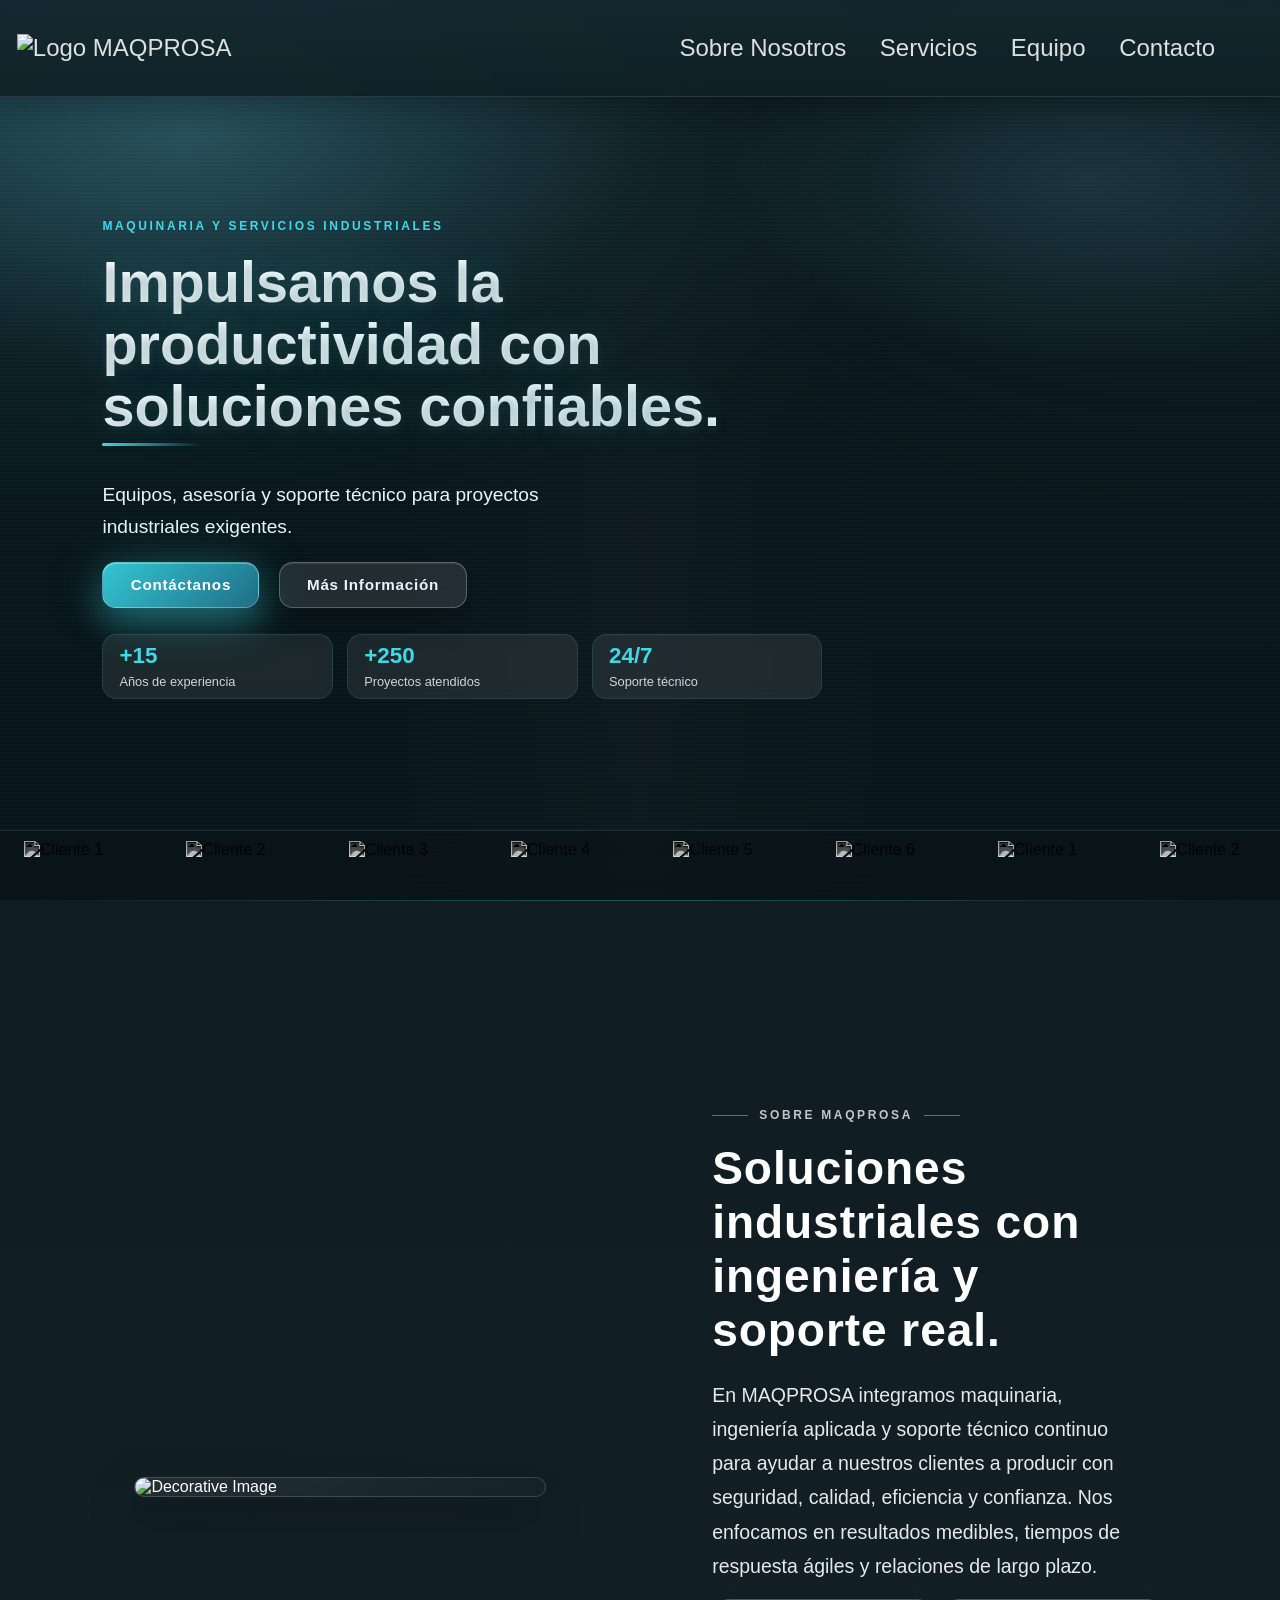
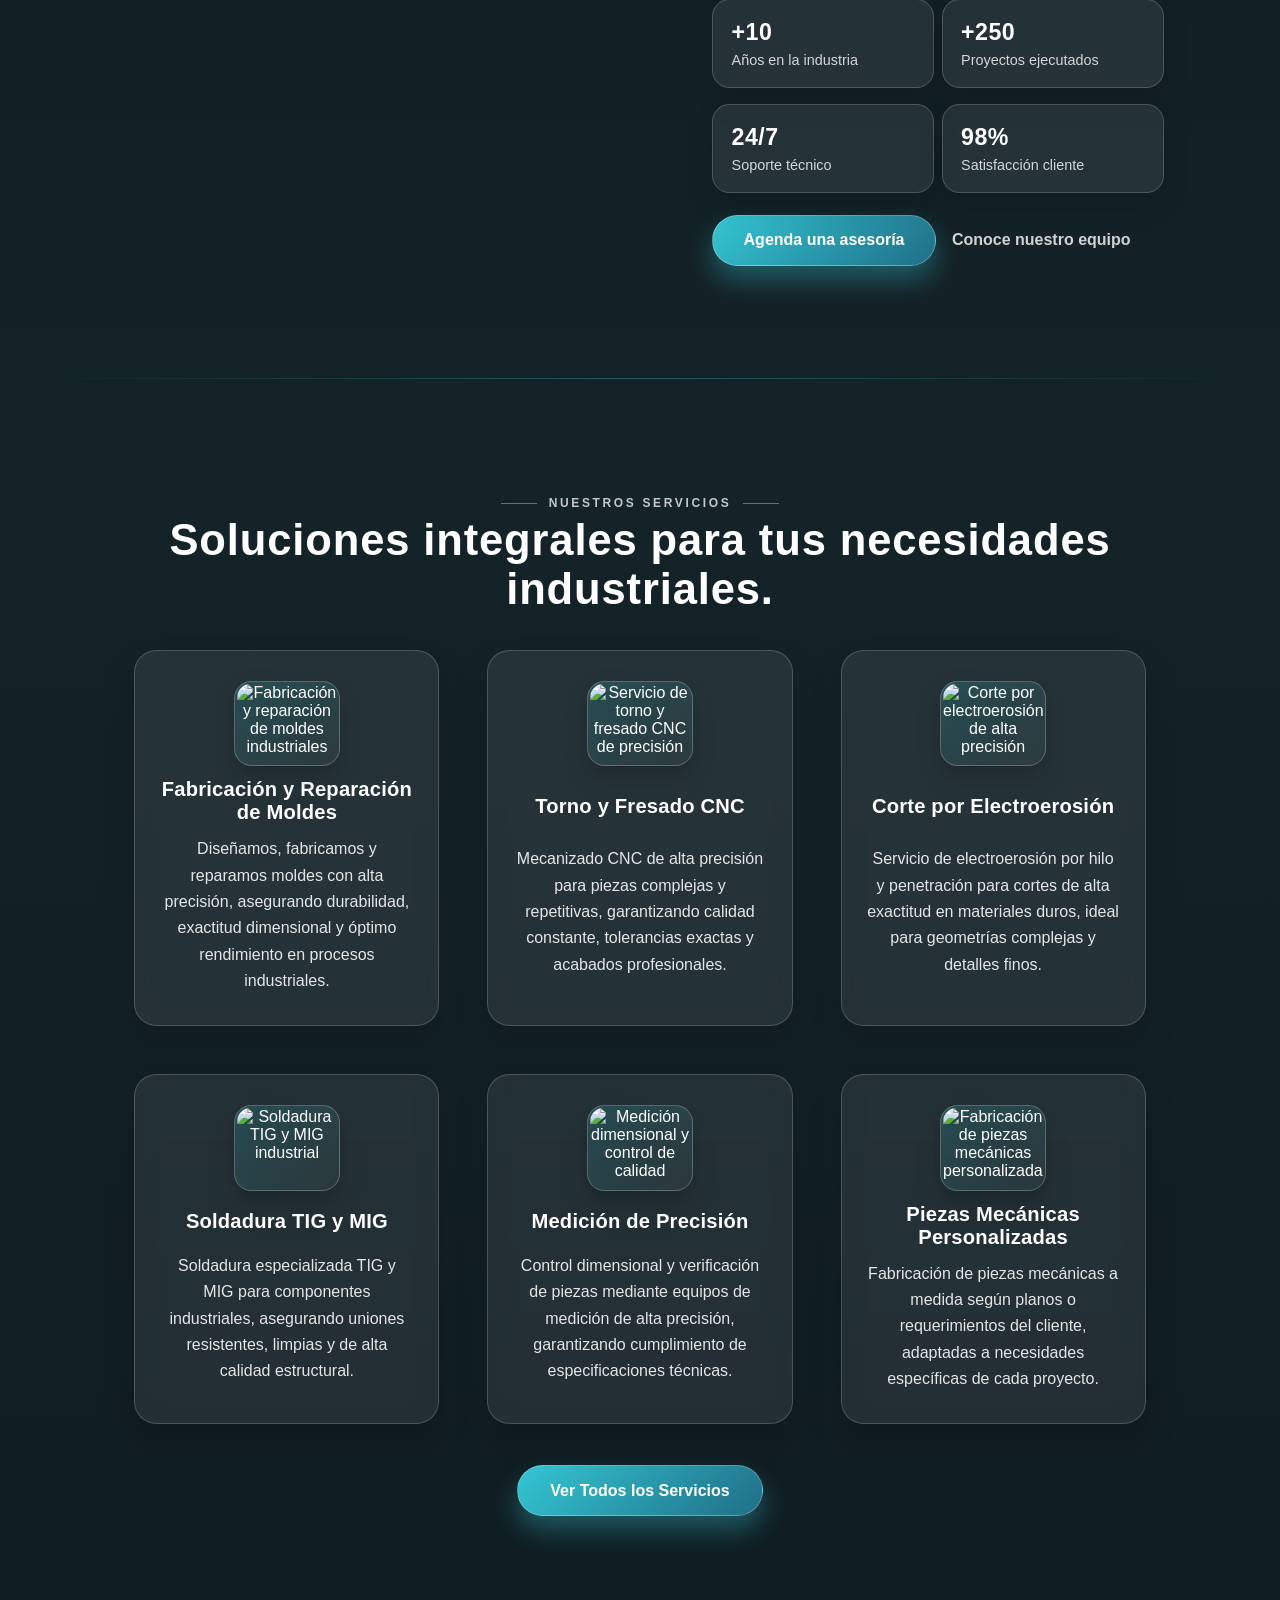
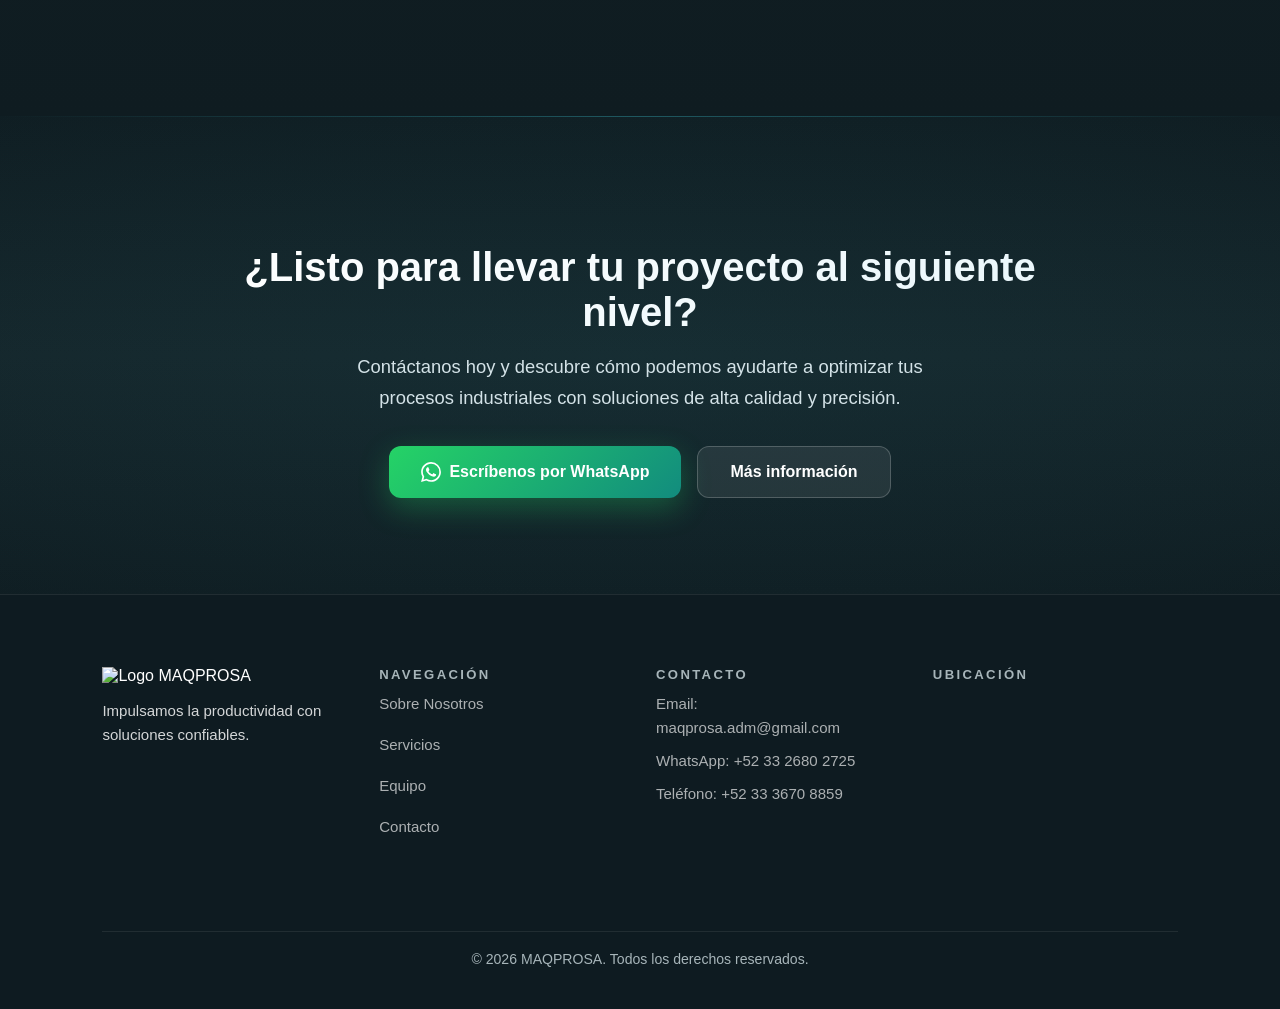
==== commit 8c37bc12: "Update experience from 10 to 15 years in meta tags" ====
--- a/index.html
+++ b/index.html
@@ -8,7 +8,7 @@
         
         <!-- SEO Meta Tags Principales -->
         <title>MAQPROSA | Maquinaria y Servicios Industriales en Guadalajara, Jalisco</title>
-        <meta name="description" content="MAQPROSA: Empresa líder en maquinaria industrial, fabricación de moldes, mecanizado CNC, electroerosión, soldadura TIG/MIG y piezas mecánicas personalizadas en Guadalajara, Jalisco. +10 años de experiencia. Soporte técnico 24/7." />
+        <meta name="description" content="MAQPROSA: Empresa líder en maquinaria industrial, fabricación de moldes, mecanizado CNC, electroerosión, soldadura TIG/MIG y piezas mecánicas personalizadas en Guadalajara, Jalisco. +15 años de experiencia. Soporte técnico 24/7." />
         <meta name="keywords" content="maquinaria industrial, servicios industriales, fabricación de moldes, reparación de moldes, torno CNC, fresado CNC, mecanizado CNC, electroerosión, soldadura TIG, soldadura MIG, piezas mecánicas, manufactura de precisión, Guadalajara, Jalisco, México, MAQPROSA" />
         <meta name="author" content="MAQPROSA" />
         <meta name="robots" content="index, follow, max-image-preview:large, max-snippet:-1, max-video-preview:-1" />
@@ -30,8 +30,8 @@
         <meta property="og:url" content="https://wakandianshield.github.io/MAQPROSA-WEBSITE/" />
         <meta property="og:title" content="MAQPROSA | Maquinaria y Servicios Industriales en Guadalajara" />
         <meta property="og:description" content="Soluciones industriales integrales: fabricación de moldes, mecanizado CNC, electroerosión, soldadura y más. +10 años de experiencia, soporte 24/7." />
-        <meta property="og:image" content="https://metatags.io/images/meta-tags.png" />
-        <meta property="og:image:secure_url" content="https://wakandianshield.github.io/MAQPROSA-WEBSITE/frontend/media/fb-og.png" />
+        <meta property="og:image" content="https://raw.githubusercontent.com/WakandianShield/MAQPROSA-MEDIA/refs/heads/main/fb-og.png" />
+        <meta property="og:image:secure_url" content="https://raw.githubusercontent.com/WakandianShield/MAQPROSA-MEDIA/refs/heads/main/fb-og.png" />
         <meta property="og:image:type" content="image/png" />
         <meta property="og:image:width" content="1200" />
         <meta property="og:image:height" content="630" />
@@ -46,14 +46,20 @@
         <meta name="twitter:url" content="https://wakandianshield.github.io/MAQPROSA-WEBSITE/" />
         <meta name="twitter:title" content="MAQPROSA | Maquinaria y Servicios Industriales" />
         <meta name="twitter:description" content="Soluciones industriales integrales: fabricación de moldes, mecanizado CNC, electroerosión, soldadura TIG/MIG. +10 años de experiencia en Guadalajara." />
-        <meta name="twitter:image" content="https://wakandianshield.github.io/MAQPROSA-WEBSITE/frontend/media/twt-og.png" />
+        <meta name="twitter:image" content="https://raw.githubusercontent.com/WakandianShield/MAQPROSA-MEDIA/refs/heads/main/twt-og.png" />
         <meta name="twitter:image:alt" content="MAQPROSA - Maquinaria y Servicios Industriales" />
         
         <!-- Favicon y Apple Touch Icons -->
         <link rel="icon" type="image/png" href="frontend/media/logo.png" />
         <link rel="icon" type="image/png" sizes="32x32" href="frontend/media/logo.png" />
         <link rel="icon" type="image/png" sizes="16x16" href="frontend/media/logo.png" />
-        <link rel="apple-touch-icon" sizes="180x180" href="frontend/media/logo.png" />
+        <link rel="apple-touch-icon" href="frontend/media/logo.png" />
+        <link rel="apple-touch-icon" sizes="152x152" href="frontend/media/iphone-logo.png" />
+        <link rel="apple-touch-icon" sizes="180x180" href="frontend/media/iphone-logo.png" />
+        <link rel="apple-touch-icon-precomposed" href="frontend/media/iphone-logo.png" />
+        <meta name="apple-mobile-web-app-capable" content="yes" />
+        <meta name="apple-mobile-web-app-status-bar-style" content="black-translucent" />
+        <meta name="apple-mobile-web-app-title" content="MAQPROSA" />
         <meta name="msapplication-TileImage" content="frontend/media/logo.png" />
         <meta name="msapplication-TileColor" content="#0f1c21" />
         <meta name="theme-color" content="#0f1c21" />
@@ -346,7 +352,7 @@
                         </div>
                         <div class="hero-stats">
                             <div>
-                                <span class="stat-number">+10</span>
+                                <span class="stat-number">+15</span>
                                 <span class="stat-label"
                                     >Años de experiencia</span
                                 >
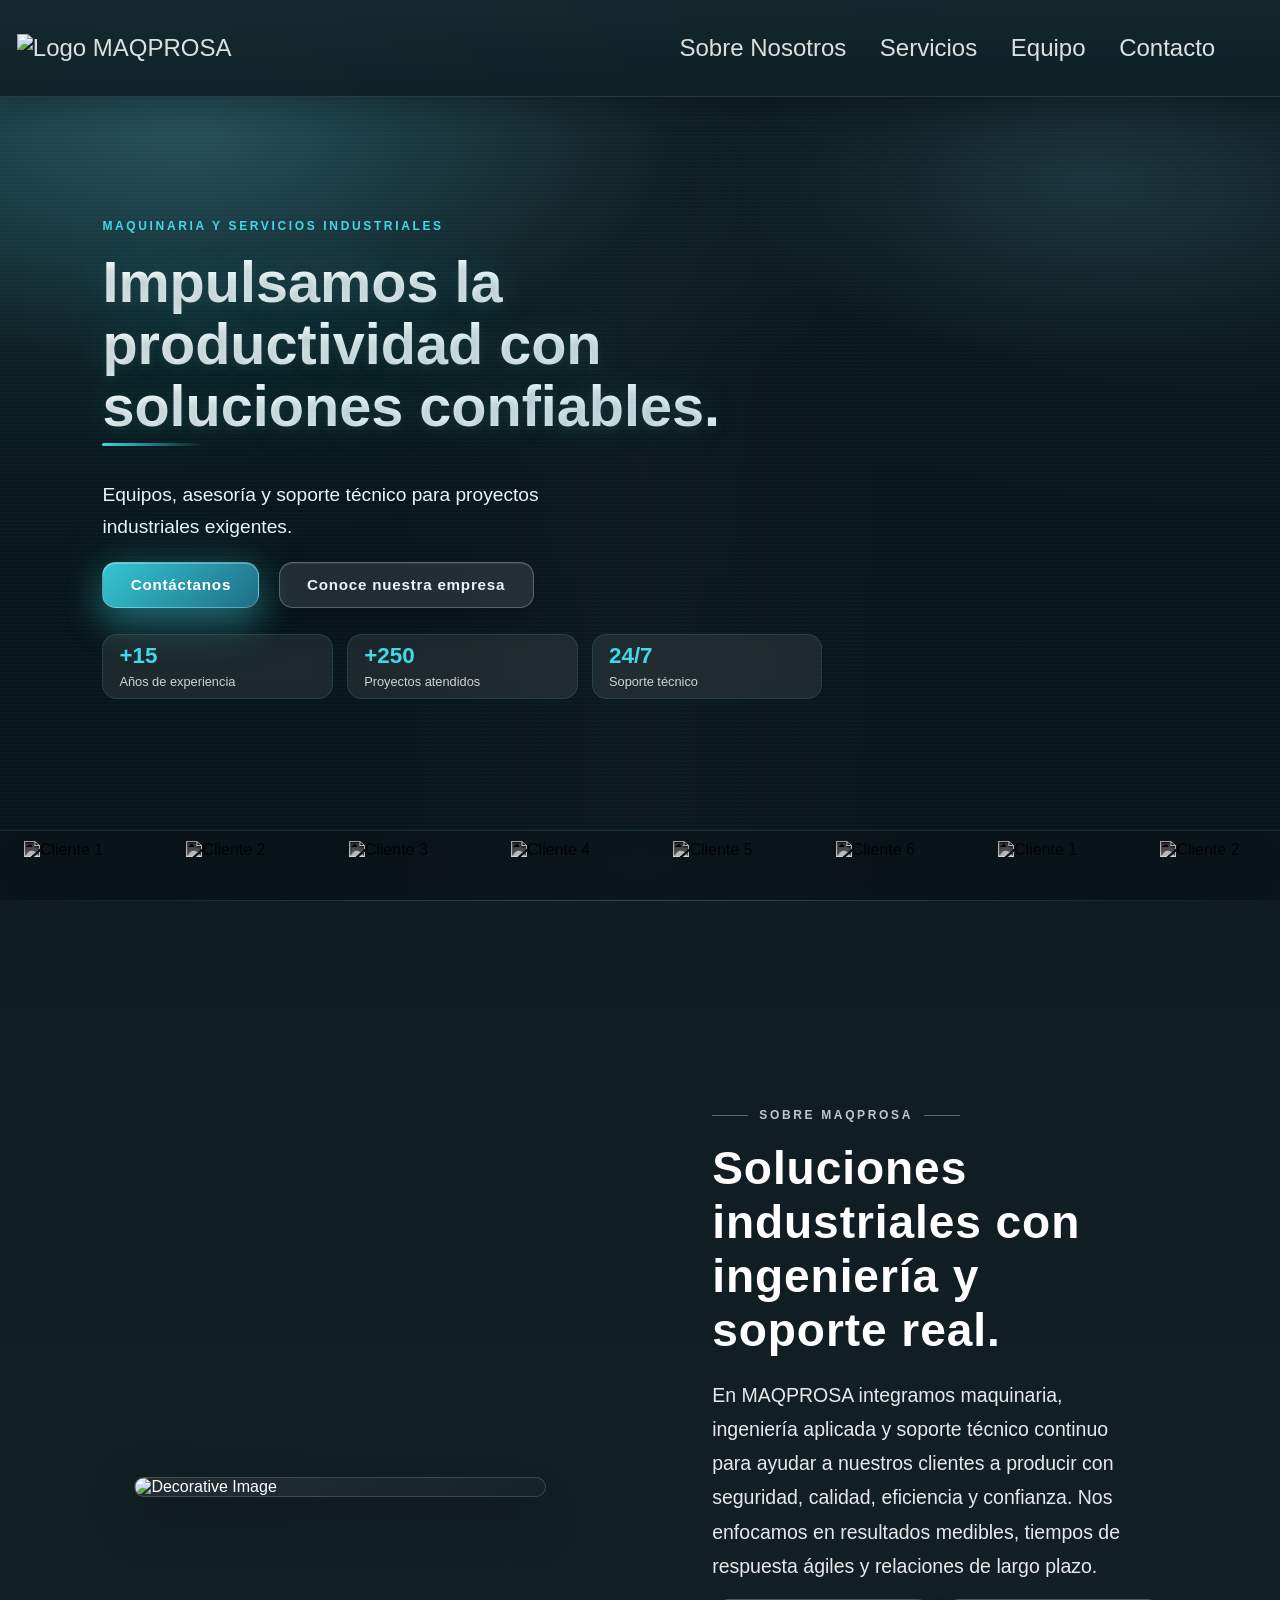
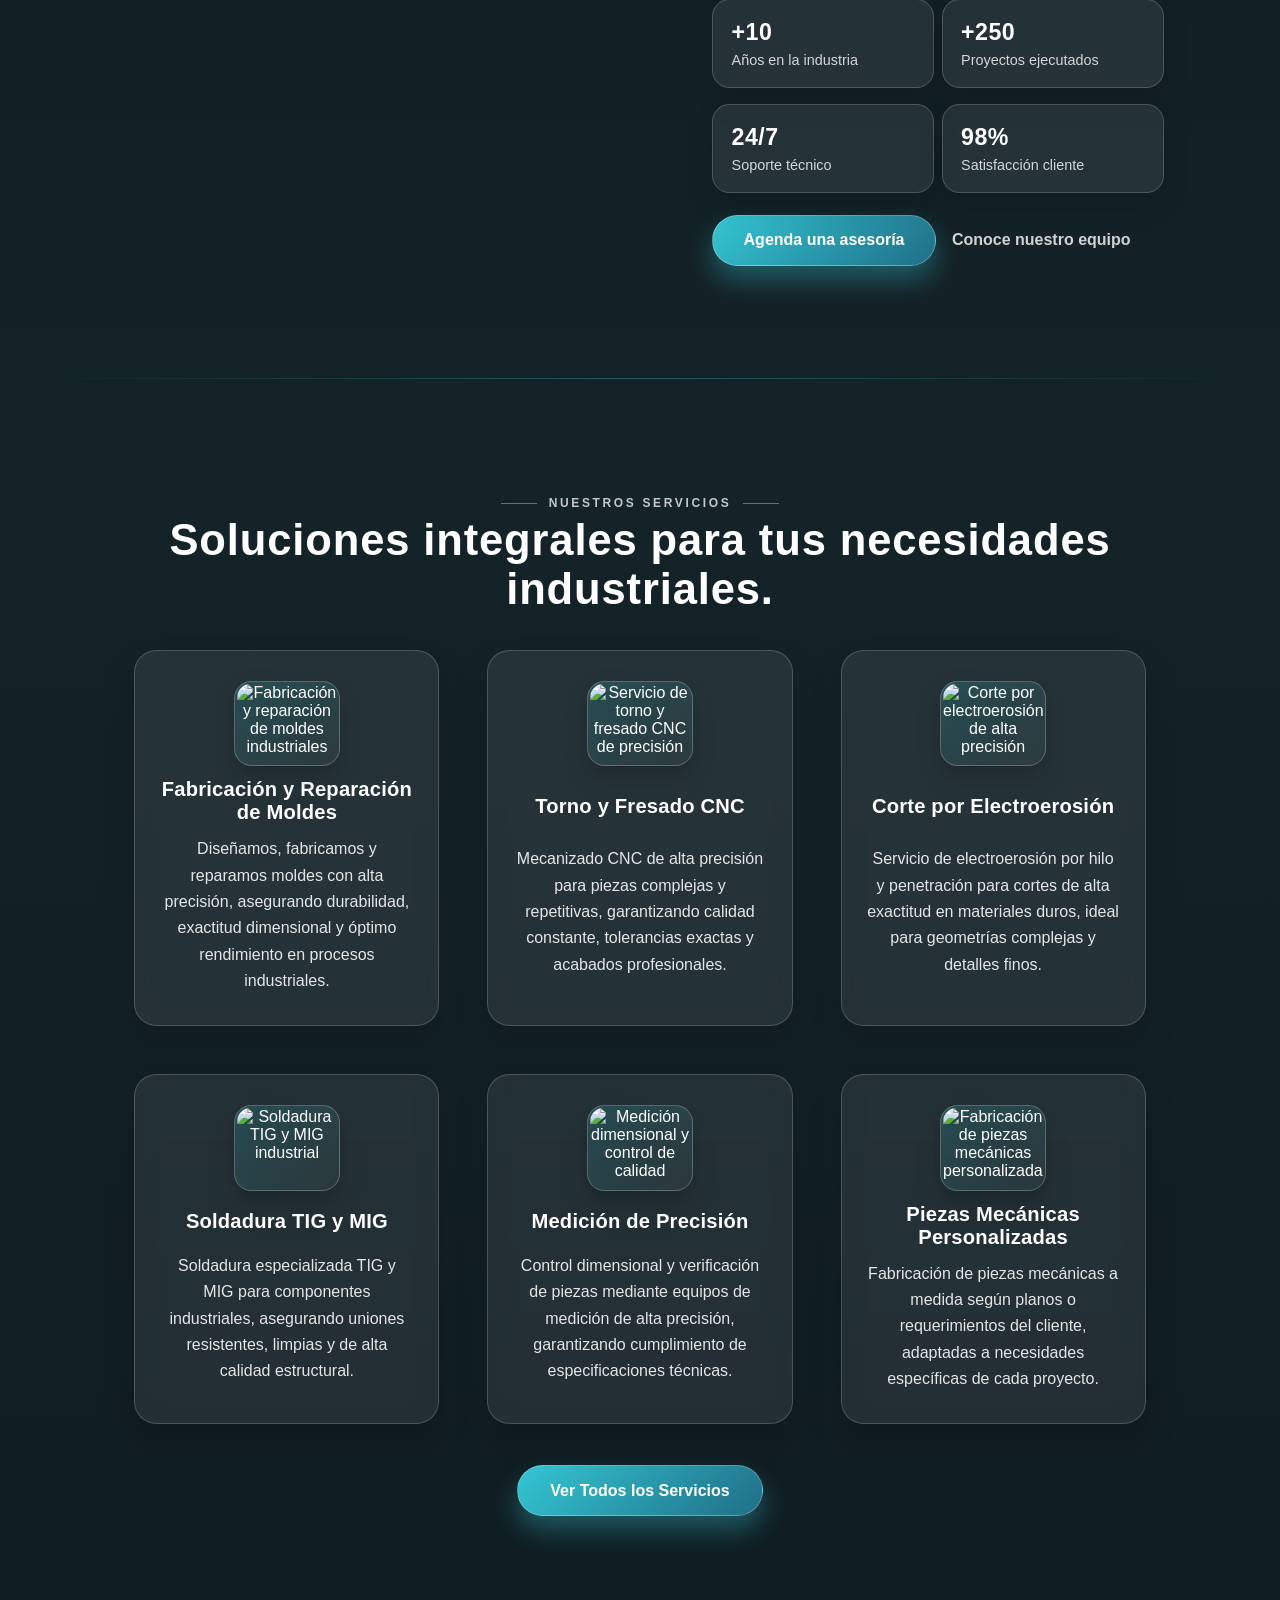
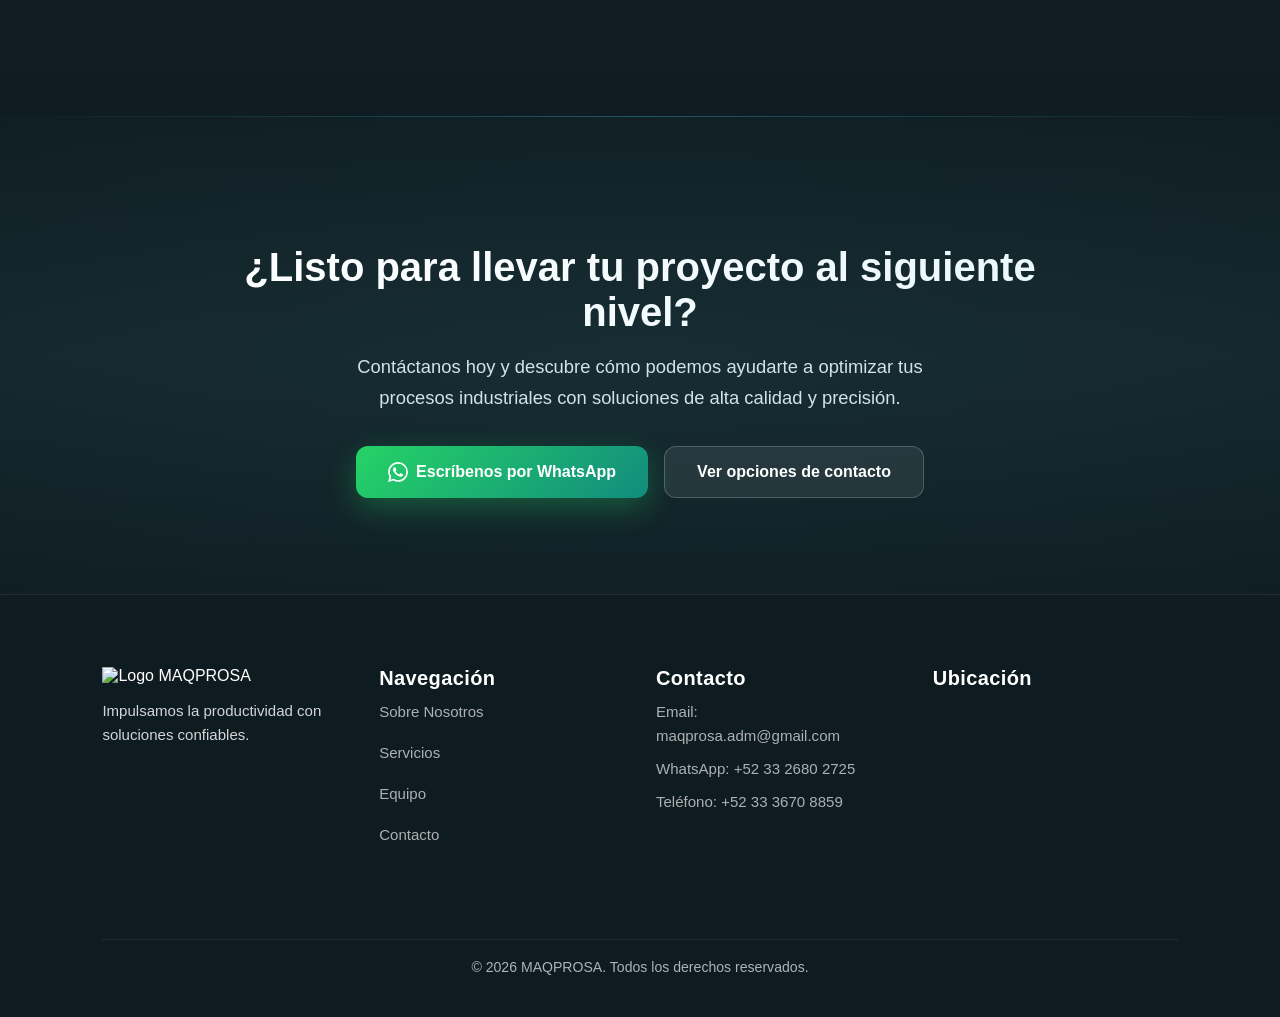
==== commit 6e359bb5: "Web Test Speed" ====
--- a/index.html
+++ b/index.html
@@ -50,17 +50,17 @@
         <meta name="twitter:image:alt" content="MAQPROSA - Maquinaria y Servicios Industriales" />
         
         <!-- Favicon y Apple Touch Icons -->
-        <link rel="icon" type="image/png" href="frontend/media/logo.png" />
-        <link rel="icon" type="image/png" sizes="32x32" href="frontend/media/logo.png" />
-        <link rel="icon" type="image/png" sizes="16x16" href="frontend/media/logo.png" />
-        <link rel="apple-touch-icon" href="frontend/media/logo.png" />
-        <link rel="apple-touch-icon" sizes="152x152" href="frontend/media/iphone-logo.png" />
-        <link rel="apple-touch-icon" sizes="180x180" href="frontend/media/iphone-logo.png" />
-        <link rel="apple-touch-icon-precomposed" href="frontend/media/iphone-logo.png" />
+        <link rel="icon" type="image/png" href="frontend/media/logo.avif" />
+        <link rel="icon" type="image/png" sizes="32x32" href="frontend/media/logo.avif" />
+        <link rel="icon" type="image/png" sizes="16x16" href="frontend/media/logo.avif" />
+        <link rel="apple-touch-icon" href="frontend/media/logo.avif" />
+        <link rel="apple-touch-icon" sizes="152x152" href="frontend/media/iphone-logo.avif" />
+        <link rel="apple-touch-icon" sizes="180x180" href="frontend/media/iphone-logo.avif" />
+        <link rel="apple-touch-icon-precomposed" href="frontend/media/iphone-logo.avif" />
         <meta name="apple-mobile-web-app-capable" content="yes" />
         <meta name="apple-mobile-web-app-status-bar-style" content="black-translucent" />
         <meta name="apple-mobile-web-app-title" content="MAQPROSA" />
-        <meta name="msapplication-TileImage" content="frontend/media/logo.png" />
+        <meta name="msapplication-TileImage" content="frontend/media/logo.avif" />
         <meta name="msapplication-TileColor" content="#0f1c21" />
         <meta name="theme-color" content="#0f1c21" />
         
@@ -70,9 +70,13 @@
         <link rel="preconnect" href="https://www.google.com" />
         <link rel="dns-prefetch" href="https://www.google-analytics.com" />
         
+        <!-- Preload de recursos críticos -->
+        <link rel="preload" href="frontend/styles.css" as="style" />
+        <link rel="preload" href="frontend/media/logo-nav.avif" as="image" type="image/avif" />
+        
         <!-- Hojas de estilo -->
         <link rel="stylesheet" href="frontend/styles.css" />
-        <link rel="stylesheet" href="frontend/styles_mobile.css" />
+        <link rel="stylesheet" href="frontend/styles_mobile.css" media="screen and (max-width: 1024px)" />
         
         <!-- Scripts -->
         <script ref="script" src="frontend/script.js" defer></script>
@@ -86,7 +90,7 @@
             "name": "MAQPROSA",
             "alternateName": "Maquinaria y Procesos Industriales SA",
             "url": "https://wakandianshield.github.io/MAQPROSA-WEBSITE/",
-            "logo": "https://wakandianshield.github.io/MAQPROSA-WEBSITE/frontend/media/logo.png",
+            "logo": "https://wakandianshield.github.io/MAQPROSA-WEBSITE/frontend/media/logo.avif",
             "description": "Empresa líder en maquinaria industrial, fabricación de moldes, mecanizado CNC, electroerosión y soldadura en Guadalajara, Jalisco.",
             "foundingDate": "2015",
             "address": {
@@ -129,7 +133,7 @@
             "@context": "https://schema.org",
             "@type": "LocalBusiness",
             "name": "MAQPROSA",
-            "image": "https://wakandianshield.github.io/MAQPROSA-WEBSITE/frontend/media/logo.png",
+            "image": "https://wakandianshield.github.io/MAQPROSA-WEBSITE/frontend/media/logo.avif",
             "@id": "https://wakandianshield.github.io/MAQPROSA-WEBSITE/",
             "url": "https://wakandianshield.github.io/MAQPROSA-WEBSITE/",
             "telephone": "+52-33-3670-8859",
@@ -294,11 +298,13 @@
     <body>
         <header>
             <nav>
-                <a href="#home" class="nav-link nav-logo">
+                <a href="#home" class="nav-link nav-logo" aria-label="MAQPROSA - Ir al inicio">
                     <img
                         class="logo-nav"
-                        src="frontend/media/logo-nav.png"
+                        src="frontend/media/logo-nav.avif"
                         alt="Logo MAQPROSA"
+                        fetchpriority="high"
+                        decoding="async"
                     />
                 </a>
                 <div class="menu-toggle" id="menuToggle">
@@ -347,7 +353,7 @@
                             <a
                                 href="us.html"
                                 class="btn hero-btn hero-btn--secondary"
-                                >Más Información</a
+                                >Conoce nuestra empresa</a
                             >
                         </div>
                         <div class="hero-stats">
@@ -373,122 +379,122 @@
                 <div class="clients">
                     <div class="client-logos">
                         <img
-                            class="img-client-logos"
+                            class="img-client-logos" loading="lazy" decoding="async"
                             src="frontend/media/clients/molex.webp"
                             alt="Cliente 1"
                         />
                         <img
-                            class="img-client-logos"
+                            class="img-client-logos" loading="lazy" decoding="async"
                             src="frontend/media/clients/regal.webp"
                             alt="Cliente 2"
                         />
                         <img
-                            class="img-client-logos"
+                            class="img-client-logos" loading="lazy" decoding="async"
                             src="frontend/media/clients/SKF.webp"
                             alt="Cliente 3"
                         />
                         <img
-                            class="img-client-logos"
+                            class="img-client-logos" loading="lazy" decoding="async"
                             src="frontend/media/clients/toray.webp"
                             alt="Cliente 4"
                         />
                         <img
-                            class="img-client-logos"
+                            class="img-client-logos" loading="lazy" decoding="async"
                             src="frontend/media/clients/urrea.webp"
                             alt="Cliente 5"
                         />
                         <img
-                            class="img-client-logos"
+                            class="img-client-logos" loading="lazy" decoding="async"
                             src="frontend/media/clients/usi.webp"
                             alt="Cliente 6"
                         />
                         <img
-                            class="img-client-logos"
+                            class="img-client-logos" loading="lazy" decoding="async"
                             src="frontend/media/clients/molex.webp"
                             alt="Cliente 1"
                         />
                         <img
-                            class="img-client-logos"
+                            class="img-client-logos" loading="lazy" decoding="async"
                             src="frontend/media/clients/regal.webp"
                             alt="Cliente 2"
                         />
                         <img
-                            class="img-client-logos"
+                            class="img-client-logos" loading="lazy" decoding="async"
                             src="frontend/media/clients/SKF.webp"
                             alt="Cliente 3"
                         />
                         <img
-                            class="img-client-logos"
+                            class="img-client-logos" loading="lazy" decoding="async"
                             src="frontend/media/clients/toray.webp"
                             alt="Cliente 4"
                         />
                         <img
-                            class="img-client-logos"
+                            class="img-client-logos" loading="lazy" decoding="async"
                             src="frontend/media/clients/urrea.webp"
                             alt="Cliente 5"
                         />
                         <img
-                            class="img-client-logos"
+                            class="img-client-logos" loading="lazy" decoding="async"
                             src="frontend/media/clients/usi.webp"
                             alt="Cliente 6"
                         />
                         <img
-                            class="img-client-logos"
+                            class="img-client-logos" loading="lazy" decoding="async"
                             src="frontend/media/clients/molex.webp"
                             alt="Cliente 1"
                         />
                         <img
-                            class="img-client-logos"
+                            class="img-client-logos" loading="lazy" decoding="async"
                             src="frontend/media/clients/regal.webp"
                             alt="Cliente 2"
                         />
                         <img
-                            class="img-client-logos"
+                            class="img-client-logos" loading="lazy" decoding="async"
                             src="frontend/media/clients/SKF.webp"
                             alt="Cliente 3"
                         />
                         <img
-                            class="img-client-logos"
+                            class="img-client-logos" loading="lazy" decoding="async"
                             src="frontend/media/clients/toray.webp"
                             alt="Cliente 4"
                         />
                         <img
-                            class="img-client-logos"
+                            class="img-client-logos" loading="lazy" decoding="async"
                             src="frontend/media/clients/urrea.webp"
                             alt="Cliente 5"
                         />
                         <img
-                            class="img-client-logos"
+                            class="img-client-logos" loading="lazy" decoding="async"
                             src="frontend/media/clients/usi.webp"
                             alt="Cliente 6"
                         />
                         <img
-                            class="img-client-logos"
+                            class="img-client-logos" loading="lazy" decoding="async"
                             src="frontend/media/clients/molex.webp"
                             alt="Cliente 1"
                         />
                         <img
-                            class="img-client-logos"
+                            class="img-client-logos" loading="lazy" decoding="async"
                             src="frontend/media/clients/regal.webp"
                             alt="Cliente 2"
                         />
                         <img
-                            class="img-client-logos"
+                            class="img-client-logos" loading="lazy" decoding="async"
                             src="frontend/media/clients/SKF.webp"
                             alt="Cliente 3"
                         />
                         <img
-                            class="img-client-logos"
+                            class="img-client-logos" loading="lazy" decoding="async"
                             src="frontend/media/clients/toray.webp"
                             alt="Cliente 4"
                         />
                         <img
-                            class="img-client-logos"
+                            class="img-client-logos" loading="lazy" decoding="async"
                             src="frontend/media/clients/urrea.webp"
                             alt="Cliente 5"
                         />
                         <img
-                            class="img-client-logos"
+                            class="img-client-logos" loading="lazy" decoding="async"
                             src="frontend/media/clients/usi.webp"
                             alt="Cliente 6"
                         />
@@ -499,7 +505,7 @@
                 <section class="about-us" id="about">
                     <img
                         class="about-us__decorative"
-                        src="frontend/media/hero-img.png"
+                        src="frontend/media/hero-img.avif"
                         alt="Decorative Image"
                     />
                     <div class="about-us__content">
@@ -697,7 +703,7 @@
                             <a
                                 href="contact.html"
                                 class="btn cta-btn-index cta-btn-index--secondary"
-                                >Más información</a
+                                >Ver opciones de contacto</a
                             >
                         </div>
                     </div>
@@ -709,15 +715,19 @@
                 <div class="footer-section">
                     <img
                         class="footer-logo"
-                        src="frontend/media/logo-footer.png"
+                        src="frontend/media/logo-footer.avif"
                         alt="Logo MAQPROSA"
+                        width="120"
+                        height="40"
+                        loading="lazy"
+                        decoding="async"
                     />
                     <p>
                         Impulsamos la productividad con soluciones confiables.
                     </p>
                 </div>
                 <div class="footer-section">
-                    <h4>Navegación</h4>
+                    <h3>Navegación</h3>
                     <ul>
                         <li><a href="us.html">Sobre Nosotros</a></li>
                         <li><a href="services.html">Servicios</a></li>
@@ -726,7 +736,7 @@
                     </ul>
                 </div>
                 <div class="footer-section">
-                    <h4>Contacto</h4>
+                    <h3>Contacto</h3>
                     <a href="mailto:maqprosa.adm@gmail.com"
                         >Email: maqprosa.adm@gmail.com</a
                     >
@@ -736,7 +746,7 @@
                     <a href="tel:+523336708859">Teléfono: +52 33 3670 8859</a>
                 </div>
                 <div class="footer-section footer-map">
-                    <h4>Ubicación</h4>
+                    <h3>Ubicación</h3>
                     <iframe
                         src="https://www.google.com/maps/embed?pb=!1m18!1m12!1m3!1d8265.29716269699!2d-103.33255174720152!3d20.59193662450971!2m3!1f0!2f0!3f0!3m2!1i1024!2i768!4f13.1!3m3!1m2!1s0x8428b293394a0339%3A0xa8bdd4ad61870829!2sMaqprosa!5e0!3m2!1ses-419!2smx!4v1769815293856!5m2!1ses-419!2smx"
                         width="400"
@@ -745,6 +755,7 @@
                         allowfullscreen=""
                         loading="lazy"
                         referrerpolicy="no-referrer-when-downgrade"
+                        title="Mapa de ubicación de MAQPROSA en Google Maps"
                     ></iframe>
                 </div>
             </div>
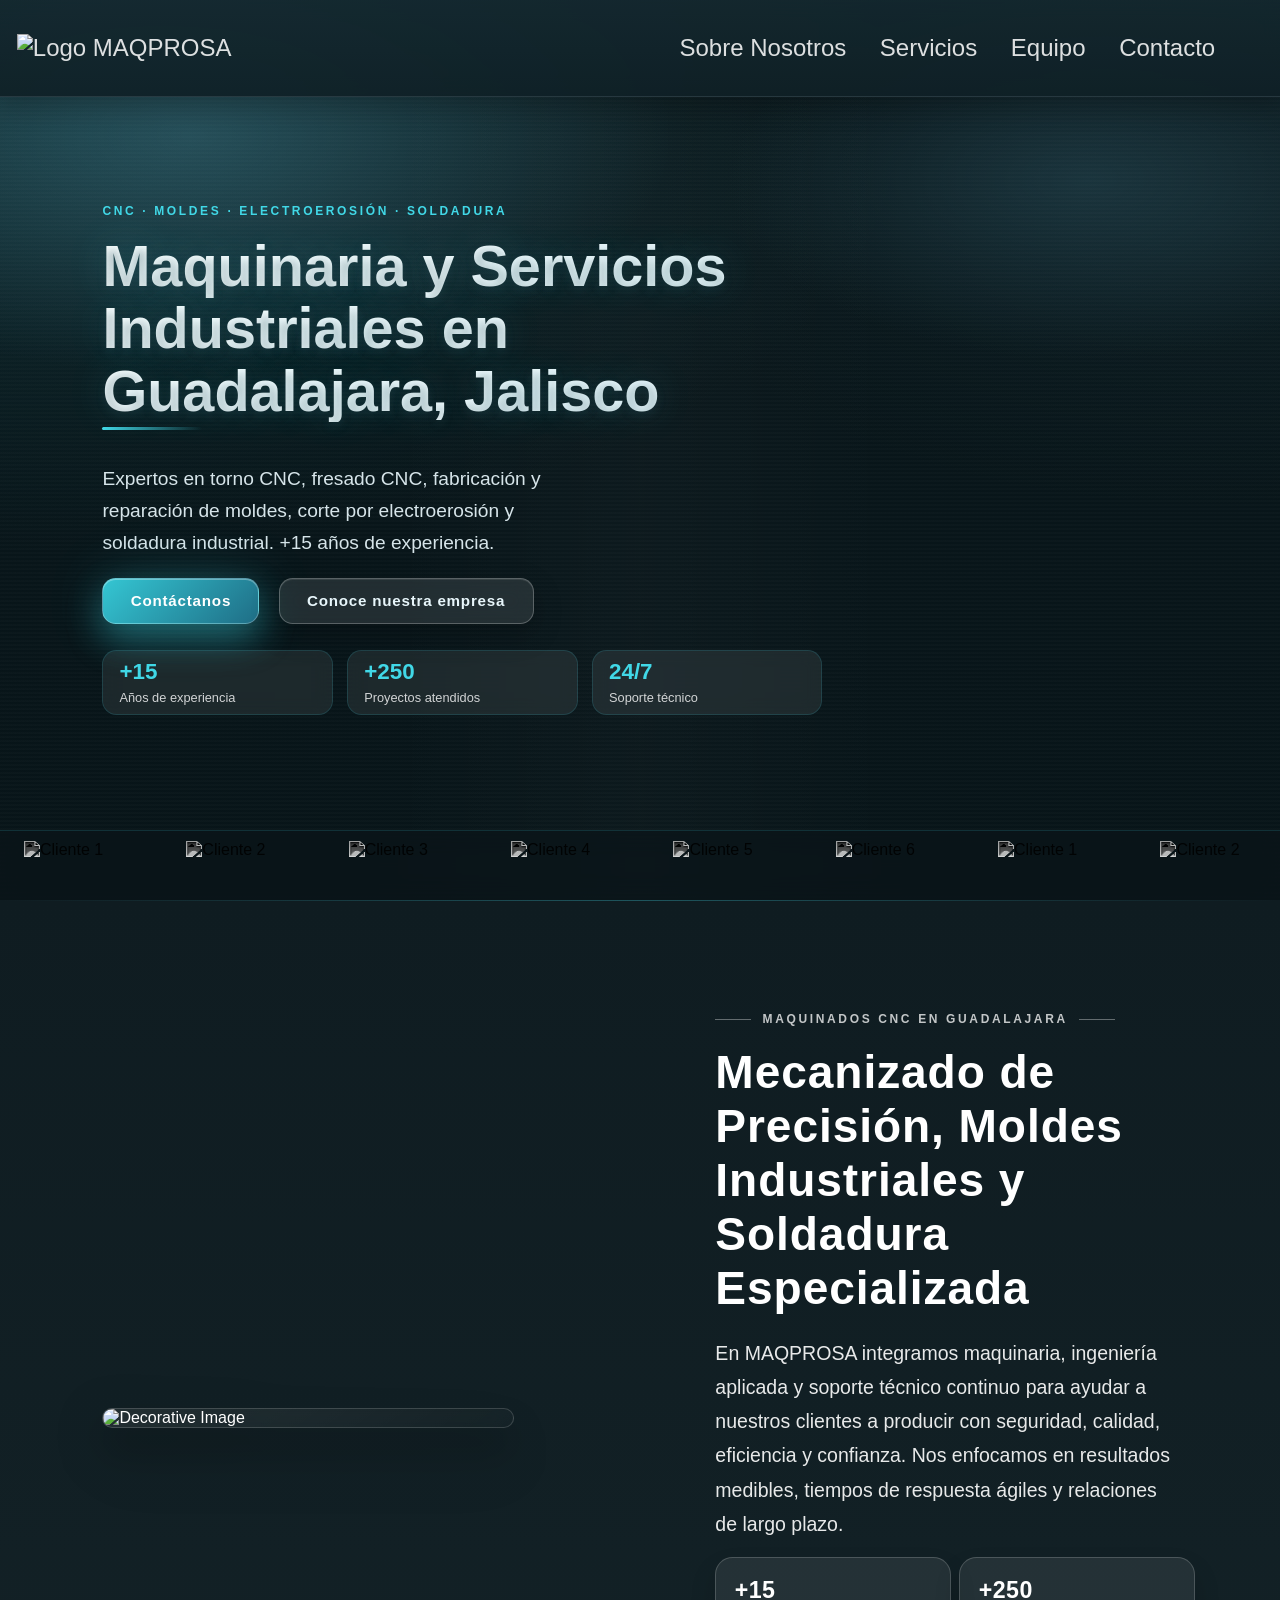
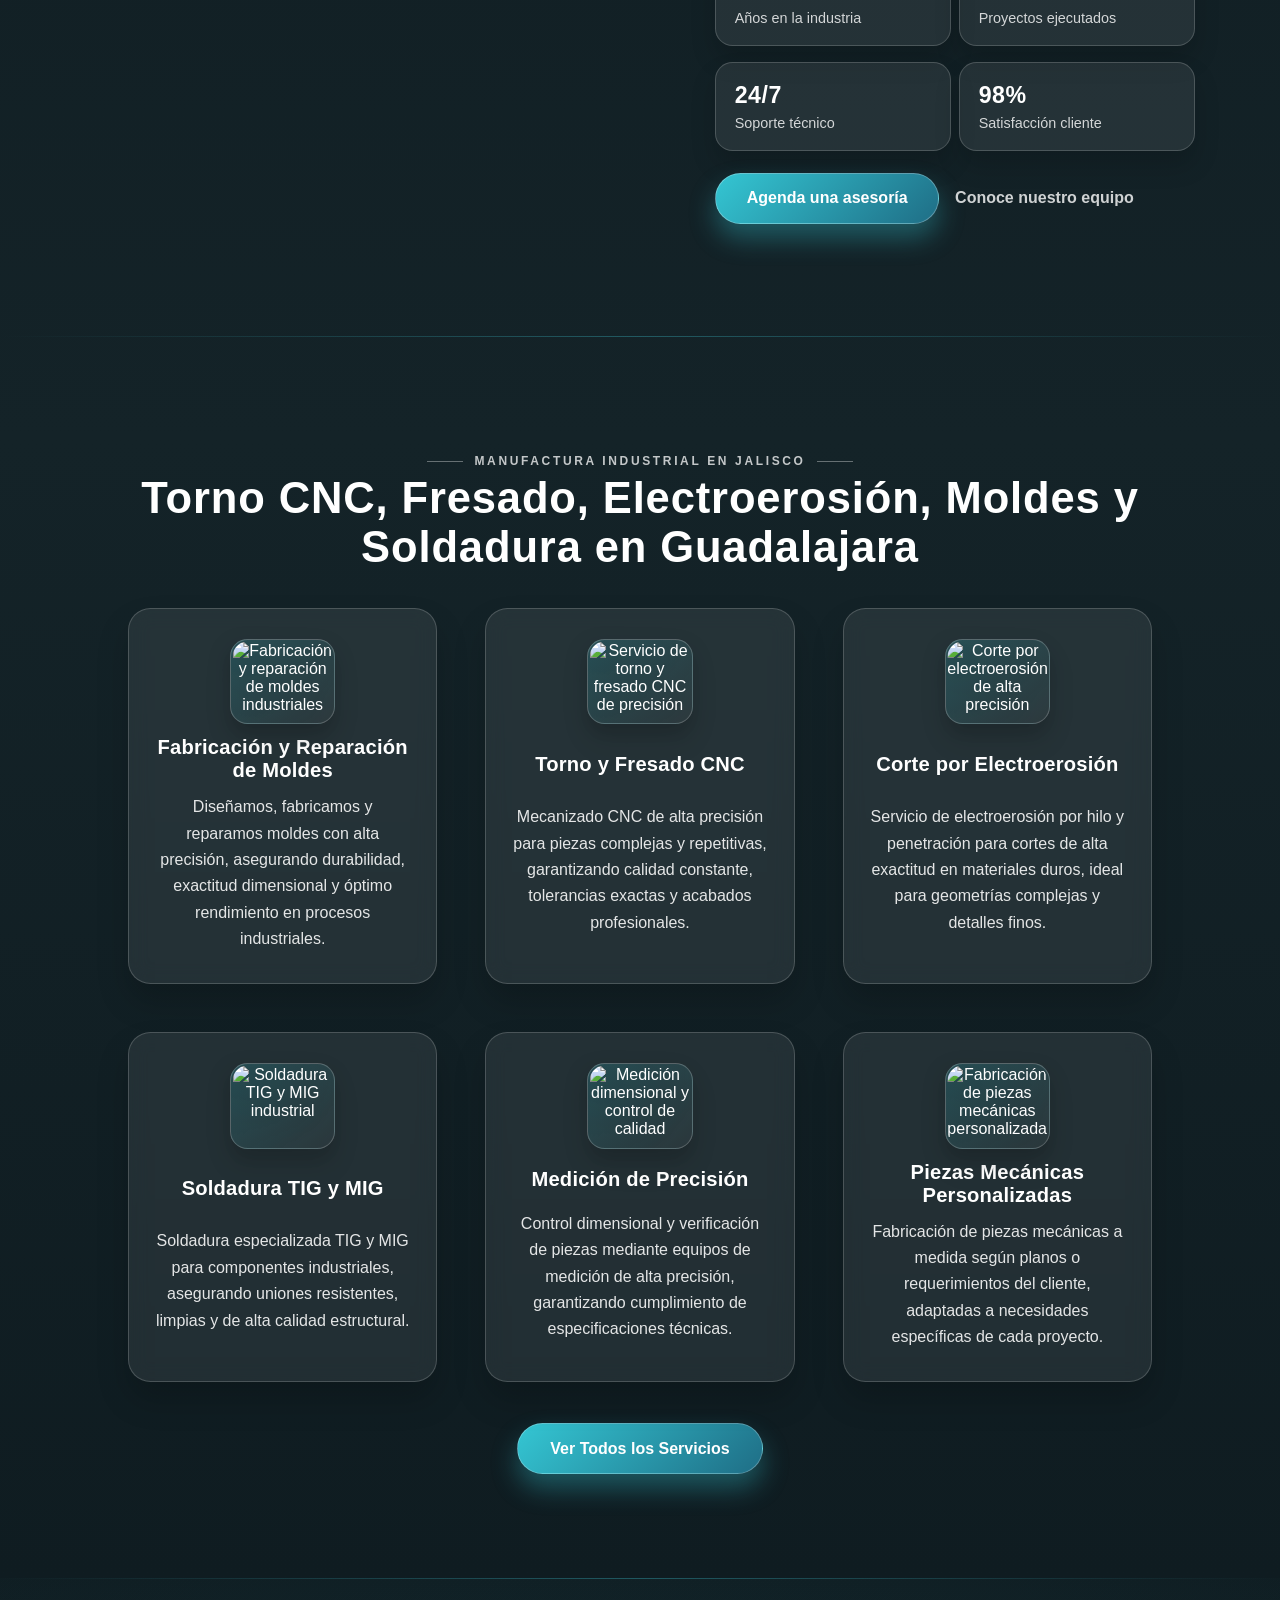
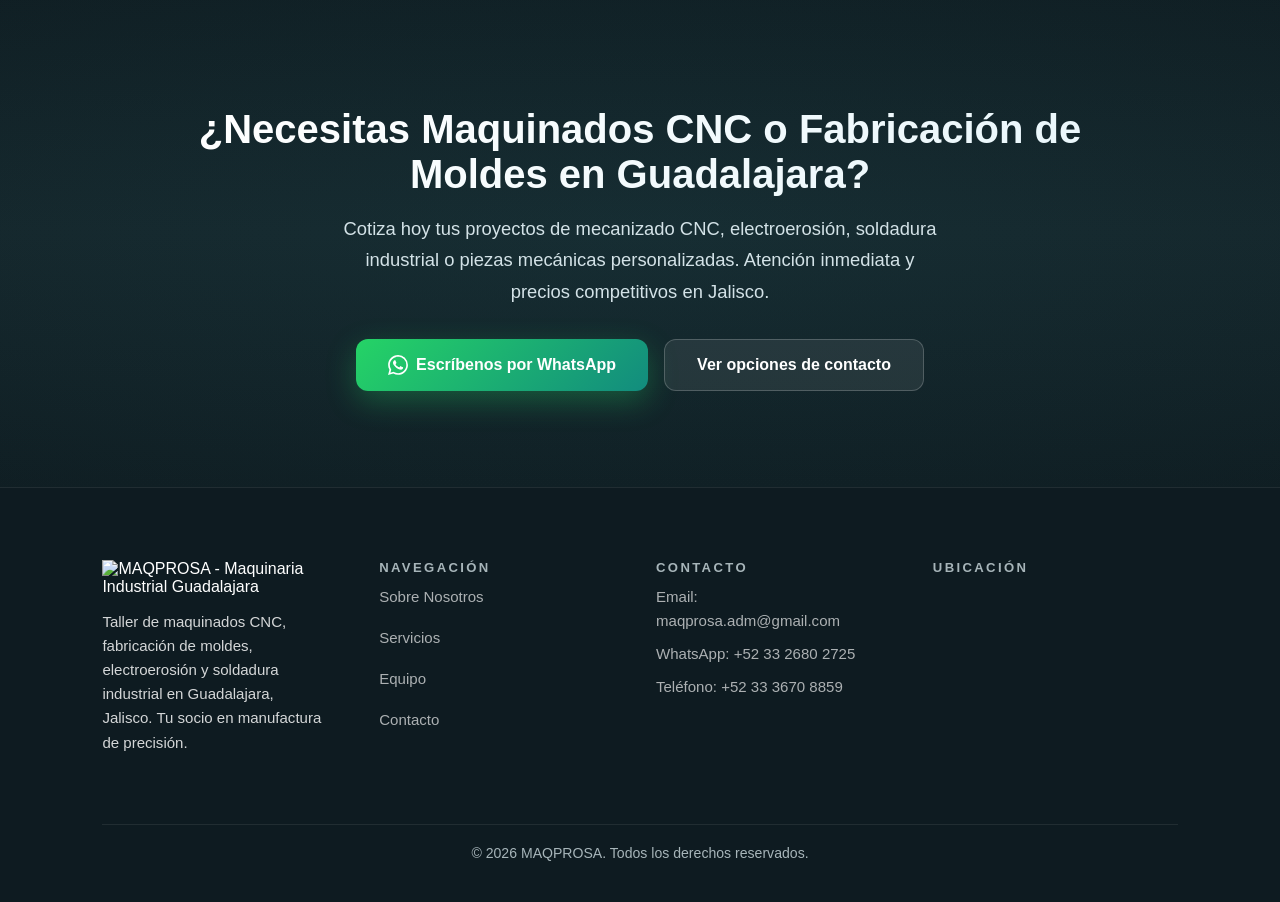
==== commit 4f05893c: "FIRST FINAL DESIGN" ====
--- a/index.html
+++ b/index.html
@@ -1,7 +1,7 @@
 <!doctype html>
 <html lang="es-MX">
     <head>
-        <!-- Meta tags básicos -->
+        <!-- Meta tags básicos --> 
         <meta charset="UTF-8" />
         <meta name="viewport" content="width=device-width, initial-scale=1.0" />
         <meta http-equiv="X-UA-Compatible" content="IE=edge" />
@@ -29,7 +29,7 @@
         <meta property="og:type" content="website" />
         <meta property="og:url" content="https://wakandianshield.github.io/MAQPROSA-WEBSITE/" />
         <meta property="og:title" content="MAQPROSA | Maquinaria y Servicios Industriales en Guadalajara" />
-        <meta property="og:description" content="Soluciones industriales integrales: fabricación de moldes, mecanizado CNC, electroerosión, soldadura y más. +10 años de experiencia, soporte 24/7." />
+        <meta property="og:description" content="Soluciones industriales integrales: fabricación de moldes, mecanizado CNC, electroerosión, soldadura y más. +15 años de experiencia, soporte 24/7." />
         <meta property="og:image" content="https://raw.githubusercontent.com/WakandianShield/MAQPROSA-MEDIA/refs/heads/main/fb-og.png" />
         <meta property="og:image:secure_url" content="https://raw.githubusercontent.com/WakandianShield/MAQPROSA-MEDIA/refs/heads/main/fb-og.png" />
         <meta property="og:image:type" content="image/png" />
@@ -45,7 +45,7 @@
         <meta name="twitter:creator" content="@maqprosa" />
         <meta name="twitter:url" content="https://wakandianshield.github.io/MAQPROSA-WEBSITE/" />
         <meta name="twitter:title" content="MAQPROSA | Maquinaria y Servicios Industriales" />
-        <meta name="twitter:description" content="Soluciones industriales integrales: fabricación de moldes, mecanizado CNC, electroerosión, soldadura TIG/MIG. +10 años de experiencia en Guadalajara." />
+        <meta name="twitter:description" content="Soluciones industriales integrales: fabricación de moldes, mecanizado CNC, electroerosión, soldadura TIG/MIG. +15 años de experiencia en Guadalajara." />
         <meta name="twitter:image" content="https://raw.githubusercontent.com/WakandianShield/MAQPROSA-MEDIA/refs/heads/main/twt-og.png" />
         <meta name="twitter:image:alt" content="MAQPROSA - Maquinaria y Servicios Industriales" />
         
@@ -288,7 +288,7 @@
                     "name": "¿Cuántos años de experiencia tiene MAQPROSA?",
                     "acceptedAnswer": {
                         "@type": "Answer",
-                        "text": "MAQPROSA cuenta con más de 10 años de experiencia en el sector industrial, habiendo completado más de 250 proyectos exitosos."
+                        "text": "MAQPROSA cuenta con más de 15 años de experiencia en el sector industrial, habiendo completado más de 250 proyectos exitosos."
                     }
                 }
             ]
@@ -334,15 +334,13 @@
                 <div class="hero-content">
                     <div class="hero-text">
                         <span class="hero-kicker"
-                            >Maquinaria y servicios industriales</span
+                            >CNC · Moldes · Electroerosión · Soldadura</span
                         >
                         <h1>
-                            Impulsamos la productividad con soluciones
-                            confiables.
+                            Maquinaria y Servicios Industriales en Guadalajara, Jalisco
                         </h1>
                         <p>
-                            Equipos, asesoría y soporte técnico para proyectos
-                            industriales exigentes.
+                            Expertos en torno CNC, fresado CNC, fabricación y reparación de moldes, corte por electroerosión y soldadura industrial. +15 años de experiencia.
                         </p>
                         <div class="hero-actions">
                             <a
@@ -509,10 +507,9 @@
                         alt="Decorative Image"
                     />
                     <div class="about-us__content">
-                        <span class="section-kicker">Sobre MAQPROSA</span>
+                        <span class="section-kicker">Maquinados CNC en Guadalajara</span>
                         <h2>
-                            Soluciones industriales con ingeniería y soporte
-                            real.
+                            Mecanizado de Precisión, Moldes Industriales y Soldadura Especializada
                         </h2>
                         <p class="about-us__lead">
                             En MAQPROSA integramos maquinaria, ingeniería
@@ -523,7 +520,7 @@
                             de largo plazo.
                         </p>
                         <div class="about-stat">
-                            <span class="about-stat__number">+10</span>
+                            <span class="about-stat__number">+15</span>
                             <span class="about-stat__label"
                                 >Años en la industria</span
                             >
@@ -557,9 +554,9 @@
                     </div>
                 </section>
                 <section class="services" id="services">
-                    <span class="section-kicker">Nuestros Servicios</span>
+                    <span class="section-kicker">Manufactura Industrial en Jalisco</span>
                     <h2>
-                        Soluciones integrales para tus necesidades industriales.
+                        Torno CNC, Fresado, Electroerosión, Moldes y Soldadura en Guadalajara
                     </h2>
                     <div class="services-list" id="services">
                         <div
@@ -675,12 +672,10 @@
                 <div class="cta-container-index">
                     <div class="cta-content-index">
                         <h2>
-                            ¿Listo para llevar tu proyecto al siguiente nivel?
+                            ¿Necesitas Maquinados CNC o Fabricación de Moldes en Guadalajara?
                         </h2>
                         <p>
-                            Contáctanos hoy y descubre cómo podemos ayudarte a
-                            optimizar tus procesos industriales con soluciones
-                            de alta calidad y precisión.
+                            Cotiza hoy tus proyectos de mecanizado CNC, electroerosión, soldadura industrial o piezas mecánicas personalizadas. Atención inmediata y precios competitivos en Jalisco.
                         </p>
                         <div class="cta-actions-index">
                             <a
@@ -716,14 +711,14 @@
                     <img
                         class="footer-logo"
                         src="frontend/media/logo-footer.avif"
-                        alt="Logo MAQPROSA"
+                        alt="MAQPROSA - Maquinaria Industrial Guadalajara"
                         width="120"
                         height="40"
                         loading="lazy"
                         decoding="async"
                     />
                     <p>
-                        Impulsamos la productividad con soluciones confiables.
+                        Taller de maquinados CNC, fabricación de moldes, electroerosión y soldadura industrial en Guadalajara, Jalisco. Tu socio en manufactura de precisión.
                     </p>
                 </div>
                 <div class="footer-section">
--- a/frontend/styles.css
+++ b/frontend/styles.css
@@ -95,9 +95,12 @@
 }
 
 .logo-nav {
-    height: 70px;
+    height: auto;
+    max-height: 45px;
+    width: auto;
     margin: 0;
-    padding: 0 0em;
+    padding: 0;
+    object-fit: contain;
 }
 
 .nav-link {
@@ -178,7 +181,7 @@
     min-height: 100vh;
     max-height: 100vh;
     padding: 0;
-    background-image: url(media/bg_no_blur.jpg);
+    background-image: url(media/bg_no_blur.avif);
     background-size: cover;
     background-position: center;
     background-repeat: no-repeat;
@@ -551,7 +554,6 @@
 
 .about-services {
     position: relative;
-    padding: var(--section-padding);
     background: var(--section-bg);
     overflow: hidden;
 }
@@ -1099,18 +1101,8 @@
     margin-bottom: 0.9rem;
 }
 
-.footer-section h3,
-.footer-section h4 {
+.footer-section h3 {
     margin: 0 0 0.65rem;
-    letter-spacing: 0.02em;
-}
-
-.footer-section h3 {
-    font-size: 1.25rem;
-    color: var(--font-color);
-}
-
-.footer-section h4 {
     font-size: 0.82rem;
     text-transform: uppercase;
     letter-spacing: 0.18em;
@@ -1165,80 +1157,36 @@
     color: var(--font-color-subtle);
 }
 
-/* ==========================================
-   ANIMACIONES LIGERAS Y SIMPLES
-   ========================================== */
-
-/* Animación fade-up para elementos de scroll */
-.fade-up {
-    opacity: 0;
-    transform: translateY(25px);
-    transition: opacity 0.4s ease, transform 0.4s ease;
-}
-
-.fade-up.visible {
-    opacity: 1;
-    transform: translateY(0);
-}
-
-/* Navbar slide down */
-nav {
-    transform: translateY(-100%);
-    transition: transform 0.4s ease;
-}
-
-nav.nav-ready {
-    transform: translateY(0);
-}
-
-/* Hero animación al cargar */
-.hero-kicker,
-.hero-text h1,
-.hero-text p,
-.hero-actions,
-.hero-stats > div,
-.hero-text-us h1,
-.hero-text-us p,
-.hero-text-services h1,
-.hero-text-services p,
-.hero-text-equipment h1,
-.hero-text-equipment p,
-.hero-text-contact h1,
-.hero-text-contact p {
-    opacity: 0;
-    transform: translateY(20px);
-    transition: opacity 0.5s ease, transform 0.5s ease;
-}
-
-body.loaded .hero-kicker { opacity: 1; transform: translateY(0); transition-delay: 0.1s; }
-body.loaded .hero-text h1,
-body.loaded .hero-text-us h1,
-body.loaded .hero-text-services h1,
-body.loaded .hero-text-equipment h1,
-body.loaded .hero-text-contact h1 { opacity: 1; transform: translateY(0); transition-delay: 0.2s; }
-body.loaded .hero-text p,
-body.loaded .hero-text-us p,
-body.loaded .hero-text-services p,
-body.loaded .hero-text-equipment p,
-body.loaded .hero-text-contact p { opacity: 1; transform: translateY(0); transition-delay: 0.3s; }
-body.loaded .hero-actions { opacity: 1; transform: translateY(0); transition-delay: 0.4s; }
-body.loaded .hero-stats > div:nth-child(1) { opacity: 1; transform: translateY(0); transition-delay: 0.5s; }
-body.loaded .hero-stats > div:nth-child(2) { opacity: 1; transform: translateY(0); transition-delay: 0.55s; }
-body.loaded .hero-stats > div:nth-child(3) { opacity: 1; transform: translateY(0); transition-delay: 0.6s; }
-
-/* Hover suave en cards */
-.fade-up.visible:hover {
-    transform: translateY(-5px);
-}
-
-/* Sin animaciones para usuarios que lo prefieren */
-@media (prefers-reduced-motion: reduce) {
-    *, *::before, *::after {
-        transition: none !important;
-        animation: none !important;
-    }
-    .fade-up, nav, .hero-kicker, .hero-text h1, .hero-text p, .hero-actions, .hero-stats > div {
-        opacity: 1 !important;
-        transform: none !important;
-    }
-}
+/* ===== SEO & Accessibility Utilities ===== */
+.skip-link {
+    position: absolute;
+    top: -100%;
+    left: 50%;
+    transform: translateX(-50%);
+    background: var(--accent-color);
+    color: var(--dark-bg);
+    padding: 0.75rem 1.5rem;
+    border-radius: 0 0 8px 8px;
+    font-weight: 600;
+    text-decoration: none;
+    z-index: 10000;
+    transition: top 0.3s ease;
+}
+
+.skip-link:focus {
+    top: 0;
+    outline: 3px solid var(--font-color);
+    outline-offset: 2px;
+}
+
+.visually-hidden {
+    position: absolute !important;
+    width: 1px !important;
+    height: 1px !important;
+    padding: 0 !important;
+    margin: -1px !important;
+    overflow: hidden !important;
+    clip: rect(0, 0, 0, 0) !important;
+    white-space: nowrap !important;
+    border: 0 !important;
+}
--- a/frontend/styles.css
+++ b/frontend/styles.css
@@ -95,9 +95,12 @@
 }
 
 .logo-nav {
-    height: 70px;
+    height: auto;
+    max-height: 45px;
+    width: auto;
     margin: 0;
-    padding: 0 0em;
+    padding: 0;
+    object-fit: contain;
 }
 
 .nav-link {
@@ -178,7 +181,7 @@
     min-height: 100vh;
     max-height: 100vh;
     padding: 0;
-    background-image: url(media/bg_no_blur.jpg);
+    background-image: url(media/bg_no_blur.avif);
     background-size: cover;
     background-position: center;
     background-repeat: no-repeat;
@@ -551,7 +554,6 @@
 
 .about-services {
     position: relative;
-    padding: var(--section-padding);
     background: var(--section-bg);
     overflow: hidden;
 }
@@ -1099,18 +1101,8 @@
     margin-bottom: 0.9rem;
 }
 
-.footer-section h3,
-.footer-section h4 {
+.footer-section h3 {
     margin: 0 0 0.65rem;
-    letter-spacing: 0.02em;
-}
-
-.footer-section h3 {
-    font-size: 1.25rem;
-    color: var(--font-color);
-}
-
-.footer-section h4 {
     font-size: 0.82rem;
     text-transform: uppercase;
     letter-spacing: 0.18em;
@@ -1165,80 +1157,36 @@
     color: var(--font-color-subtle);
 }
 
-/* ==========================================
-   ANIMACIONES LIGERAS Y SIMPLES
-   ========================================== */
-
-/* Animación fade-up para elementos de scroll */
-.fade-up {
-    opacity: 0;
-    transform: translateY(25px);
-    transition: opacity 0.4s ease, transform 0.4s ease;
-}
-
-.fade-up.visible {
-    opacity: 1;
-    transform: translateY(0);
-}
-
-/* Navbar slide down */
-nav {
-    transform: translateY(-100%);
-    transition: transform 0.4s ease;
-}
-
-nav.nav-ready {
-    transform: translateY(0);
-}
-
-/* Hero animación al cargar */
-.hero-kicker,
-.hero-text h1,
-.hero-text p,
-.hero-actions,
-.hero-stats > div,
-.hero-text-us h1,
-.hero-text-us p,
-.hero-text-services h1,
-.hero-text-services p,
-.hero-text-equipment h1,
-.hero-text-equipment p,
-.hero-text-contact h1,
-.hero-text-contact p {
-    opacity: 0;
-    transform: translateY(20px);
-    transition: opacity 0.5s ease, transform 0.5s ease;
-}
-
-body.loaded .hero-kicker { opacity: 1; transform: translateY(0); transition-delay: 0.1s; }
-body.loaded .hero-text h1,
-body.loaded .hero-text-us h1,
-body.loaded .hero-text-services h1,
-body.loaded .hero-text-equipment h1,
-body.loaded .hero-text-contact h1 { opacity: 1; transform: translateY(0); transition-delay: 0.2s; }
-body.loaded .hero-text p,
-body.loaded .hero-text-us p,
-body.loaded .hero-text-services p,
-body.loaded .hero-text-equipment p,
-body.loaded .hero-text-contact p { opacity: 1; transform: translateY(0); transition-delay: 0.3s; }
-body.loaded .hero-actions { opacity: 1; transform: translateY(0); transition-delay: 0.4s; }
-body.loaded .hero-stats > div:nth-child(1) { opacity: 1; transform: translateY(0); transition-delay: 0.5s; }
-body.loaded .hero-stats > div:nth-child(2) { opacity: 1; transform: translateY(0); transition-delay: 0.55s; }
-body.loaded .hero-stats > div:nth-child(3) { opacity: 1; transform: translateY(0); transition-delay: 0.6s; }
-
-/* Hover suave en cards */
-.fade-up.visible:hover {
-    transform: translateY(-5px);
-}
-
-/* Sin animaciones para usuarios que lo prefieren */
-@media (prefers-reduced-motion: reduce) {
-    *, *::before, *::after {
-        transition: none !important;
-        animation: none !important;
-    }
-    .fade-up, nav, .hero-kicker, .hero-text h1, .hero-text p, .hero-actions, .hero-stats > div {
-        opacity: 1 !important;
-        transform: none !important;
-    }
-}
+/* ===== SEO & Accessibility Utilities ===== */
+.skip-link {
+    position: absolute;
+    top: -100%;
+    left: 50%;
+    transform: translateX(-50%);
+    background: var(--accent-color);
+    color: var(--dark-bg);
+    padding: 0.75rem 1.5rem;
+    border-radius: 0 0 8px 8px;
+    font-weight: 600;
+    text-decoration: none;
+    z-index: 10000;
+    transition: top 0.3s ease;
+}
+
+.skip-link:focus {
+    top: 0;
+    outline: 3px solid var(--font-color);
+    outline-offset: 2px;
+}
+
+.visually-hidden {
+    position: absolute !important;
+    width: 1px !important;
+    height: 1px !important;
+    padding: 0 !important;
+    margin: -1px !important;
+    overflow: hidden !important;
+    clip: rect(0, 0, 0, 0) !important;
+    white-space: nowrap !important;
+    border: 0 !important;
+}
--- a/frontend/styles_mobile.css
+++ b/frontend/styles_mobile.css
@@ -121,18 +121,22 @@
         align-items: center;
     }
 
+    .hero-kicker {
+        font-size: 9px !important;
+    }
+
     .hero-text h1 {
         font-size: clamp(2rem, 6vw, 2.6rem);
     }
 
     .hero-text p {
         font-size: clamp(0.95rem, 3.2vw, 1.1rem);
-        margin: 0;
+        margin: 0 !important;
         max-width: 48ch;
     }
 
     .hero-actions {
-        margin: 0.2rem 0 0.6rem;
+        margin: 0.5em 0 0.5em !important;
         justify-content: center;
         flex-direction: column;
         align-items: stretch;
@@ -140,6 +144,11 @@
         width: min(92%, 420px);
         margin-left: auto;
         margin-right: auto;
+    }
+
+    .hero-btn {
+        padding: 1em 2em !important;
+        font-size: 1rem !important;
     }
 
     .hero-stats {
@@ -189,6 +198,9 @@
     }
 
     .about-us {
+        display: flex;
+        justify-content: center;
+        align-items: center;
         grid-template-columns: 1fr;
         grid-template-areas:
             "content"
@@ -197,6 +209,12 @@
         padding: 4em 6vw;
         row-gap: 1.2rem;
     }
+    
+    .about-services > .about-us {
+        padding-top: 0 !important;
+        padding-bottom: 0 !important;
+    }
+
 
     .about-us__content {
         justify-items: center;
@@ -208,6 +226,7 @@
 
     .section-kicker {
         justify-content: center;
+        font-size: 8px !important;
     }
 
     .about-us__lead {
@@ -247,7 +266,7 @@
 
     .services h2 {
         font-size: clamp(1.8rem, 5vw, 2.6rem);
-        margin: 0.4rem 0 1.8rem;
+        margin: 1.4rem 0 1.8rem !important;
     }
 
     .services-list {
@@ -630,7 +649,7 @@
         width: 100px;
     }
 
-    .footer-section h4 {
+    .footer-section h3 {
         font-size: 0.8rem;
     }
 
@@ -795,7 +814,7 @@
         width: 90px;
     }
 
-    .footer-section h4 {
+    .footer-section h3 {
         font-size: 0.75rem;
     }
 
@@ -839,6 +858,16 @@
         word-break: break-word;
     }
 
+    
+    .about-services {
+        padding: 4rem 0;
+    }
+
+    .about-services > .about-us {
+        padding-top: 0 !important;
+        padding-bottom: 4rem !important;
+    }
+
     footer {
         padding: 2em 6vw 1.2em;
     }
@@ -878,10 +907,6 @@
     }
 
     .footer-section h3 {
-        font-size: 1rem;
-    }
-
-    .footer-section h4 {
         font-size: 0.78rem;
     }
 
